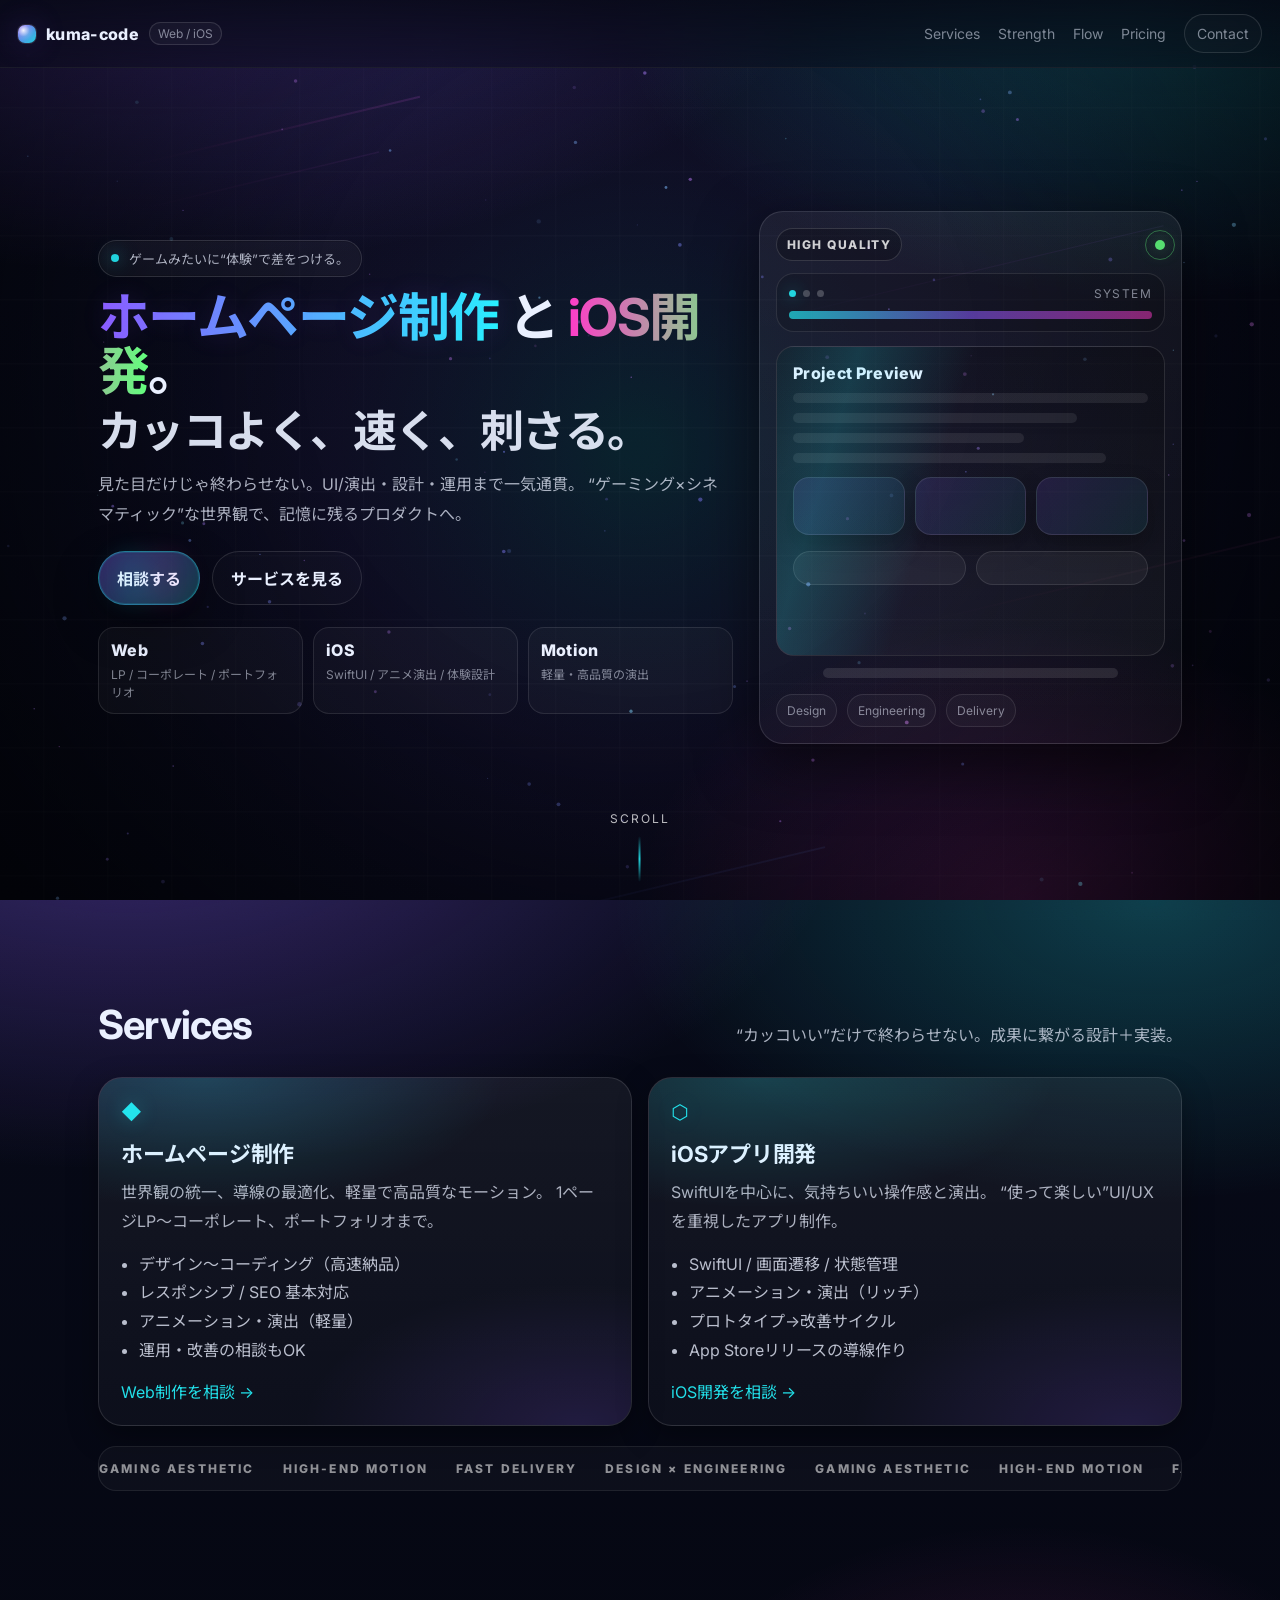
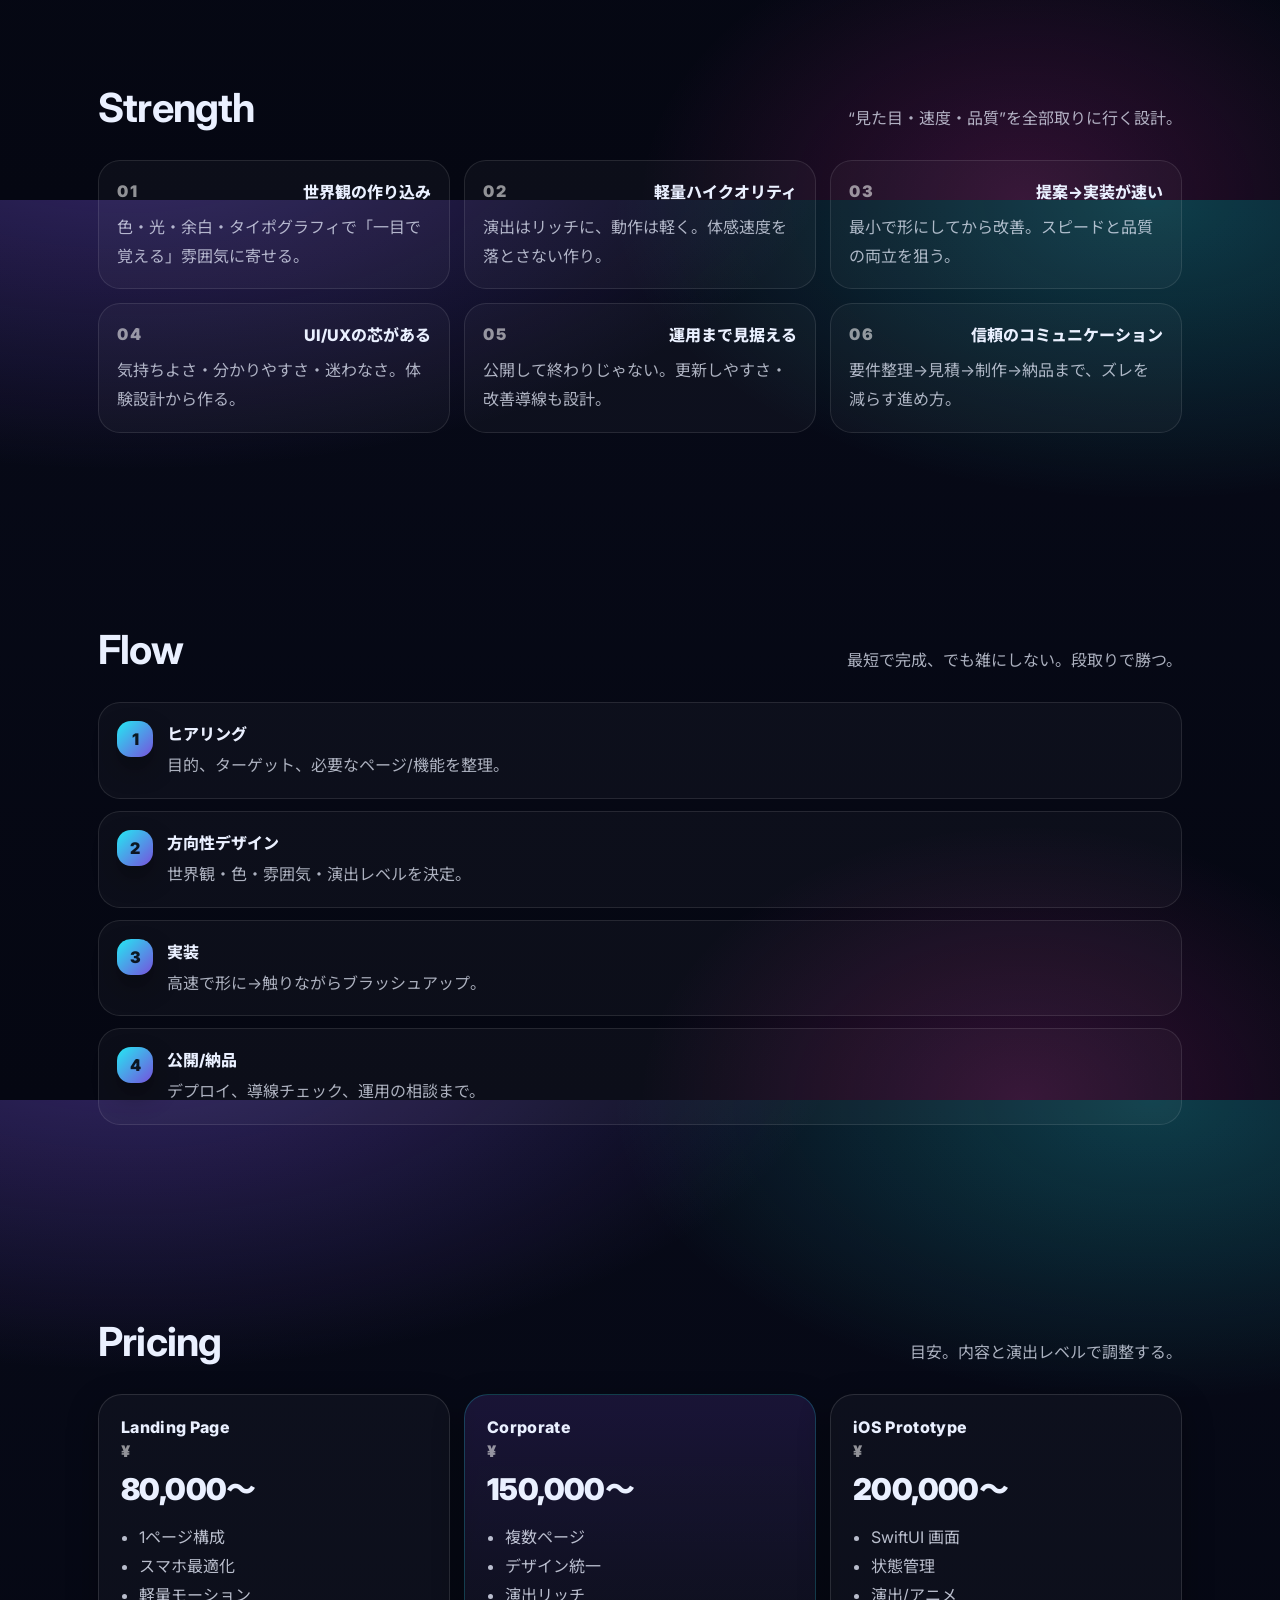
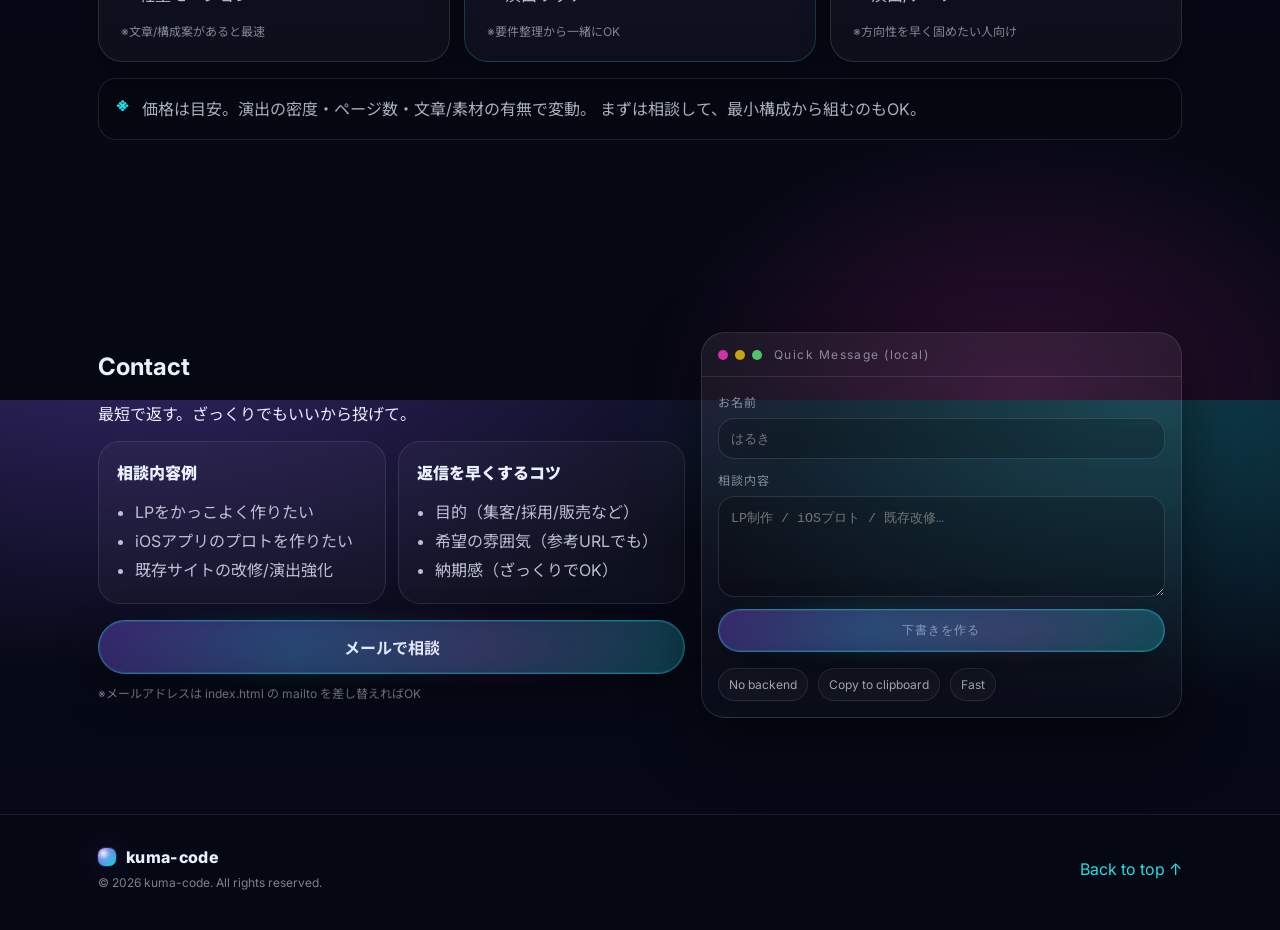
==== index.html @ 82d97239 "init" ====
<!doctype html>
<html lang="ja">
<head>
  <meta charset="utf-8" />
  <meta name="viewport" content="width=device-width, initial-scale=1" />
  <meta name="theme-color" content="#050712" />
  <meta name="description" content="ホームページ制作とiOS開発を事業として提供。ゲーミング×シネマティックな演出で、体験から差がつくプロダクトを。" />
  <title>kuma-code | Web制作 / iOS開発</title>

  <link rel="preconnect" href="https://fonts.googleapis.com">
  <link rel="preconnect" href="https://fonts.gstatic.com" crossorigin>
  <link href="https://fonts.googleapis.com/css2?family=Inter:wght@300;400;500;600;700;800&family=Noto+Sans+JP:wght@300;400;500;700;900&display=swap" rel="stylesheet">

  <link rel="stylesheet" href="styles.css" />
</head>
<body>
  <!-- Cinematic backdrop -->
  <canvas id="fx" aria-hidden="true"></canvas>
  <div class="noise" aria-hidden="true"></div>
  <div class="vignette" aria-hidden="true"></div>

  <!-- Top Nav -->
  <header class="topbar" id="top">
    <a class="brand" href="#top" aria-label="kuma-code">
      <span class="brand__mark" aria-hidden="true"></span>
      <span class="brand__name">kuma-code</span>
      <span class="brand__tag">Web / iOS</span>
    </a>

    <nav class="nav" aria-label="Primary">
      <a href="#services">Services</a>
      <a href="#strength">Strength</a>
      <a href="#flow">Flow</a>
      <a href="#pricing">Pricing</a>
      <a href="#contact" class="btn btn--sm btn--ghost">Contact</a>
    </nav>

    <button class="menu" id="menuBtn" aria-label="メニュー" aria-expanded="false">
      <span></span><span></span><span></span>
    </button>
  </header>

  <!-- Mobile Drawer -->
  <aside class="drawer" id="drawer" aria-hidden="true">
    <div class="drawer__panel">
      <div class="drawer__head">
        <div class="drawer__title">Menu</div>
        <button class="drawer__close" id="menuClose" aria-label="閉じる">×</button>
      </div>
      <a href="#services" class="drawer__link">Services</a>
      <a href="#strength" class="drawer__link">Strength</a>
      <a href="#flow" class="drawer__link">Flow</a>
      <a href="#pricing" class="drawer__link">Pricing</a>
      <a href="#contact" class="drawer__link drawer__link--cta">Contact</a>
      <div class="drawer__foot">
        <div class="chip">High-Quality Motion</div>
        <div class="chip">Gaming Aesthetic</div>
      </div>
    </div>
  </aside>

  <main>
    <!-- Hero -->
    <section class="hero" aria-label="Hero">
      <div class="hero__grid">
        <div class="hero__copy">
          <div class="kicker reveal">ゲームみたいに“体験”で差をつける。</div>
          <h1 class="reveal">
            <span class="grad">ホームページ制作</span> と <span class="grad2">iOS開発</span>。
            <span class="sub">カッコよく、速く、刺さる。</span>
          </h1>
          <p class="lead reveal">
            見た目だけじゃ終わらせない。UI/演出・設計・運用まで一気通貫。
            “ゲーミング×シネマティック”な世界観で、記憶に残るプロダクトへ。
          </p>

          <div class="hero__cta reveal">
            <a class="btn btn--lg btn--primary" href="#contact">
              <span>相談する</span>
              <span class="btn__glow" aria-hidden="true"></span>
            </a>
            <a class="btn btn--lg btn--ghost" href="#services">サービスを見る</a>
          </div>

          <div class="hero__meta reveal">
            <div class="stat">
              <div class="stat__n">Web</div>
              <div class="stat__t">LP / コーポレート / ポートフォリオ</div>
            </div>
            <div class="stat">
              <div class="stat__n">iOS</div>
              <div class="stat__t">SwiftUI / アニメ演出 / 体験設計</div>
            </div>
            <div class="stat">
              <div class="stat__n">Motion</div>
              <div class="stat__t">軽量・高品質の演出</div>
            </div>
          </div>
        </div>

        <div class="hero__card tilt reveal" data-tilt>
          <div class="card">
            <div class="card__top">
              <div class="badge">HIGH QUALITY</div>
              <div class="pulse" aria-hidden="true"></div>
            </div>
            <div class="card__body">
              <div class="hud">
                <div class="hud__row">
                  <span class="dot on"></span>
                  <span class="dot"></span>
                  <span class="dot"></span>
                  <span class="hud__label">SYSTEM</span>
                </div>
                <div class="hud__bar" aria-hidden="true"></div>
              </div>

              <div class="device">
                <div class="device__screen">
                  <div class="scan" aria-hidden="true"></div>
                  <div class="mock">
                    <div class="mock__title">Project Preview</div>
                    <div class="mock__lines">
                      <span></span><span></span><span></span><span></span>
                    </div>
                    <div class="mock__cards">
                      <div class="mini"></div>
                      <div class="mini"></div>
                      <div class="mini"></div>
                    </div>
                    <div class="mock__btns">
                      <div class="pill"></div>
                      <div class="pill"></div>
                    </div>
                  </div>
                </div>
                <div class="device__base"></div>
              </div>
            </div>

            <div class="card__foot">
              <div class="tag">Design</div>
              <div class="tag">Engineering</div>
              <div class="tag">Delivery</div>
            </div>
          </div>
        </div>
      </div>

      <a class="scroll" href="#services" aria-label="Scroll">
        <span class="scroll__text">SCROLL</span>
        <span class="scroll__line" aria-hidden="true"></span>
      </a>
    </section>

    <!-- Services -->
    <section class="section" id="services" aria-label="Services">
      <div class="wrap">
        <div class="section__head">
          <h2 class="reveal">Services</h2>
          <p class="reveal">“カッコいい”だけで終わらせない。成果に繋がる設計＋実装。</p>
        </div>

        <div class="grid2">
          <article class="panel tilt reveal" data-tilt>
            <div class="panel__icon">◆</div>
            <h3>ホームページ制作</h3>
            <p>
              世界観の統一、導線の最適化、軽量で高品質なモーション。
              1ページLP〜コーポレート、ポートフォリオまで。
            </p>
            <ul class="list">
              <li>デザイン〜コーディング（高速納品）</li>
              <li>レスポンシブ / SEO 基本対応</li>
              <li>アニメーション・演出（軽量）</li>
              <li>運用・改善の相談もOK</li>
            </ul>
            <div class="panel__cta">
              <a class="link" href="#contact">Web制作を相談 →</a>
            </div>
            <div class="panel__shine" aria-hidden="true"></div>
          </article>

          <article class="panel tilt reveal" data-tilt>
            <div class="panel__icon">⬡</div>
            <h3>iOSアプリ開発</h3>
            <p>
              SwiftUIを中心に、気持ちいい操作感と演出。
              “使って楽しい”UI/UXを重視したアプリ制作。
            </p>
            <ul class="list">
              <li>SwiftUI / 画面遷移 / 状態管理</li>
              <li>アニメーション・演出（リッチ）</li>
              <li>プロトタイプ→改善サイクル</li>
              <li>App Storeリリースの導線作り</li>
            </ul>
            <div class="panel__cta">
              <a class="link" href="#contact">iOS開発を相談 →</a>
            </div>
            <div class="panel__shine" aria-hidden="true"></div>
          </article>
        </div>

        <div class="marquee reveal" aria-hidden="true">
          <div class="marquee__track">
            <span>GAMING AESTHETIC</span><span>HIGH-END MOTION</span><span>FAST DELIVERY</span><span>DESIGN × ENGINEERING</span>
            <span>GAMING AESTHETIC</span><span>HIGH-END MOTION</span><span>FAST DELIVERY</span><span>DESIGN × ENGINEERING</span>
          </div>
        </div>
      </div>
    </section>

    <!-- Strength -->
    <section class="section" id="strength" aria-label="Strength">
      <div class="wrap">
        <div class="section__head">
          <h2 class="reveal">Strength</h2>
          <p class="reveal">“見た目・速度・品質”を全部取りに行く設計。</p>
        </div>

        <div class="grid3">
          <div class="tile reveal">
            <div class="tile__top">
              <div class="tile__num">01</div>
              <div class="tile__title">世界観の作り込み</div>
            </div>
            <p>色・光・余白・タイポグラフィで「一目で覚える」雰囲気に寄せる。</p>
          </div>
          <div class="tile reveal">
            <div class="tile__top">
              <div class="tile__num">02</div>
              <div class="tile__title">軽量ハイクオリティ</div>
            </div>
            <p>演出はリッチに、動作は軽く。体感速度を落とさない作り。</p>
          </div>
          <div class="tile reveal">
            <div class="tile__top">
              <div class="tile__num">03</div>
              <div class="tile__title">提案→実装が速い</div>
            </div>
            <p>最小で形にしてから改善。スピードと品質の両立を狙う。</p>
          </div>
          <div class="tile reveal">
            <div class="tile__top">
              <div class="tile__num">04</div>
              <div class="tile__title">UI/UXの芯がある</div>
            </div>
            <p>気持ちよさ・分かりやすさ・迷わなさ。体験設計から作る。</p>
          </div>
          <div class="tile reveal">
            <div class="tile__top">
              <div class="tile__num">05</div>
              <div class="tile__title">運用まで見据える</div>
            </div>
            <p>公開して終わりじゃない。更新しやすさ・改善導線も設計。</p>
          </div>
          <div class="tile reveal">
            <div class="tile__top">
              <div class="tile__num">06</div>
              <div class="tile__title">信頼のコミュニケーション</div>
            </div>
            <p>要件整理→見積→制作→納品まで、ズレを減らす進め方。</p>
          </div>
        </div>
      </div>
    </section>

    <!-- Flow -->
    <section class="section" id="flow" aria-label="Flow">
      <div class="wrap">
        <div class="section__head">
          <h2 class="reveal">Flow</h2>
          <p class="reveal">最短で完成、でも雑にしない。段取りで勝つ。</p>
        </div>

        <div class="steps">
          <div class="step reveal">
            <div class="step__n">1</div>
            <div class="step__c">
              <div class="step__t">ヒアリング</div>
              <div class="step__d">目的、ターゲット、必要なページ/機能を整理。</div>
            </div>
          </div>
          <div class="step reveal">
            <div class="step__n">2</div>
            <div class="step__c">
              <div class="step__t">方向性デザイン</div>
              <div class="step__d">世界観・色・雰囲気・演出レベルを決定。</div>
            </div>
          </div>
          <div class="step reveal">
            <div class="step__n">3</div>
            <div class="step__c">
              <div class="step__t">実装</div>
              <div class="step__d">高速で形に→触りながらブラッシュアップ。</div>
            </div>
          </div>
          <div class="step reveal">
            <div class="step__n">4</div>
            <div class="step__c">
              <div class="step__t">公開/納品</div>
              <div class="step__d">デプロイ、導線チェック、運用の相談まで。</div>
            </div>
          </div>
        </div>
      </div>
    </section>

    <!-- Pricing -->
    <section class="section" id="pricing" aria-label="Pricing">
      <div class="wrap">
        <div class="section__head">
          <h2 class="reveal">Pricing</h2>
          <p class="reveal">目安。内容と演出レベルで調整する。</p>
        </div>

        <div class="grid3">
          <div class="price reveal">
            <div class="price__top">
              <div class="price__name">Landing Page</div>
              <div class="price__yen">¥</div>
              <div class="price__val">80,000〜</div>
            </div>
            <ul class="list">
              <li>1ページ構成</li>
              <li>スマホ最適化</li>
              <li>軽量モーション</li>
            </ul>
            <div class="price__note">※文章/構成案があると最速</div>
          </div>

          <div class="price price--hot reveal">
            <div class="price__top">
              <div class="price__name">Corporate</div>
              <div class="price__yen">¥</div>
              <div class="price__val">150,000〜</div>
            </div>
            <ul class="list">
              <li>複数ページ</li>
              <li>デザイン統一</li>
              <li>演出リッチ</li>
            </ul>
            <div class="price__note">※要件整理から一緒にOK</div>
          </div>

          <div class="price reveal">
            <div class="price__top">
              <div class="price__name">iOS Prototype</div>
              <div class="price__yen">¥</div>
              <div class="price__val">200,000〜</div>
            </div>
            <ul class="list">
              <li>SwiftUI 画面</li>
              <li>状態管理</li>
              <li>演出/アニメ</li>
            </ul>
            <div class="price__note">※方向性を早く固めたい人向け</div>
          </div>
        </div>

        <div class="note reveal">
          <div class="note__icon">※</div>
          <div class="note__text">
            価格は目安。演出の密度・ページ数・文章/素材の有無で変動。
            まずは相談して、最小構成から組むのもOK。
          </div>
        </div>
      </div>
    </section>

    <!-- Contact -->
    <section class="section" id="contact" aria-label="Contact">
      <div class="wrap">
        <div class="contact">
          <div class="contact__copy">
            <h2 class="reveal">Contact</h2>
            <p class="reveal">最短で返す。ざっくりでもいいから投げて。</p>

            <div class="contact__cards">
              <div class="contactCard reveal">
                <div class="contactCard__t">相談内容例</div>
                <ul class="list">
                  <li>LPをかっこよく作りたい</li>
                  <li>iOSアプリのプロトを作りたい</li>
                  <li>既存サイトの改修/演出強化</li>
                </ul>
              </div>
              <div class="contactCard reveal">
                <div class="contactCard__t">返信を早くするコツ</div>
                <ul class="list">
                  <li>目的（集客/採用/販売など）</li>
                  <li>希望の雰囲気（参考URLでも）</li>
                  <li>納期感（ざっくりでOK）</li>
                </ul>
              </div>
            </div>

            <div class="contact__actions reveal">
              <a class="btn btn--lg btn--primary" href="mailto:hello@example.com?subject=制作相談&body=【相談内容】%0D%0A%0D%0A【希望の雰囲気】%0D%0A%0D%0A【納期】%0D%0A">
                <span>メールで相談</span>
                <span class="btn__glow" aria-hidden="true"></span>
              </a>
              <div class="miniNote">※メールアドレスは index.html の mailto を差し替えればOK</div>
            </div>
          </div>

          <div class="contact__panel tilt reveal" data-tilt>
            <div class="formFrame">
              <div class="formFrame__head">
                <div class="formFrame__dots"><span></span><span></span><span></span></div>
                <div class="formFrame__title">Quick Message (local)</div>
              </div>

              <form class="form" id="quickForm">
                <label>
                  <span>お名前</span>
                  <input name="name" placeholder="はるき" autocomplete="name" />
                </label>
                <label>
                  <span>相談内容</span>
                  <textarea name="message" placeholder="LP制作 / iOSプロト / 既存改修…" rows="5"></textarea>
                </label>
                <button class="btn btn--primary" type="submit">
                  <span>下書きを作る</span>
                  <span class="btn__glow" aria-hidden="true"></span>
                </button>

                <div class="toast" id="toast" role="status" aria-live="polite" aria-atomic="true">
                  <div class="toast__title">Draft Copied</div>
                  <div class="toast__body">メールの下書きをクリップボードにコピーした。</div>
                </div>
              </form>

              <div class="formFrame__foot">
                <div class="chip">No backend</div>
                <div class="chip">Copy to clipboard</div>
                <div class="chip">Fast</div>
              </div>
            </div>
          </div>
        </div>
      </div>
    </section>

    <footer class="footer">
      <div class="wrap footer__row">
        <div class="footer__left">
          <div class="brand brand--footer">
            <span class="brand__mark" aria-hidden="true"></span>
            <span class="brand__name">kuma-code</span>
          </div>
          <div class="footer__muted">© <span id="year"></span> kuma-code. All rights reserved.</div>
        </div>
        <div class="footer__right">
          <a class="link" href="#top">Back to top ↑</a>
        </div>
      </div>
    </footer>
  </main>

  <script src="main.js" defer></script>
</body>
</html>
---- styles.css ----
:root{
  --bg0:#050712;
  --bg1:#070A18;
  --ink:#EAF0FF;
  --muted:rgba(234,240,255,.72);
  --muted2:rgba(234,240,255,.52);
  --line:rgba(234,240,255,.12);
  --glass:rgba(255,255,255,.06);
  --glass2:rgba(255,255,255,.09);
  --shadow: 0 20px 60px rgba(0,0,0,.55);
  --shadow2: 0 10px 30px rgba(0,0,0,.35);
  --r: 24px;
  --r2: 18px;
  --pad: 22px;
  --max: 1120px;
  --c1:#8B5CFF;
  --c2:#25F6FF;
  --c3:#FF3BC8;
  --c4:#62FF7D;
  --ease: cubic-bezier(.2,.8,.2,1);
}
*{box-sizing:border-box}
html,body{height:100%}
body{
  margin:0;
  color:var(--ink);
  background: radial-gradient(1200px 600px at 10% -10%, rgba(139,92,255,.35), transparent 60%),
              radial-gradient(900px 500px at 90% 0%, rgba(37,246,255,.22), transparent 60%),
              radial-gradient(700px 500px at 80% 100%, rgba(255,59,200,.18), transparent 55%),
              linear-gradient(180deg, var(--bg1), var(--bg0));
  font-family: Inter, "Noto Sans JP", system-ui, -apple-system, Segoe UI, Roboto, Helvetica, Arial, sans-serif;
  overflow-x:hidden;
}
a{color:inherit;text-decoration:none}

/* Backdrop */
#fx{
  position:fixed;
  inset:0;
  width:100vw;
  height:100vh;
  z-index:-3;
}
.noise{
  position:fixed;
  inset:-20px;
  background-image:url("data:image/svg+xml,%3Csvg xmlns='http://www.w3.org/2000/svg' width='280' height='280'%3E%3Cfilter id='n'%3E%3CfeTurbulence type='fractalNoise' baseFrequency='.8' numOctaves='3' stitchTiles='stitch'/%3E%3C/filter%3E%3Crect width='280' height='280' filter='url(%23n)' opacity='.18'/%3E%3C/svg%3E");
  mix-blend-mode:overlay;
  opacity:.35;
  pointer-events:none;
  z-index:-2;
}
.vignette{
  position:fixed;
  inset:0;
  background: radial-gradient(circle at 50% 40%, transparent 40%, rgba(0,0,0,.55) 100%);
  pointer-events:none;
  z-index:-1;
}

/* Layout helpers */
.wrap{max-width:var(--max);margin:0 auto;padding:0 18px}
.section{padding:96px 0}
.section__head{display:flex;align-items:flex-end;justify-content:space-between;gap:24px;margin-bottom:28px}
.section__head h2{font-size:40px;letter-spacing:-.02em;margin:0}
.section__head p{margin:0;color:var(--muted);max-width:560px;line-height:1.7}

/* Topbar */
.topbar{
  position:sticky;
  top:0;
  z-index:40;
  display:flex;
  align-items:center;
  justify-content:space-between;
  padding:14px 18px;
  border-bottom:1px solid rgba(255,255,255,.07);
  background: linear-gradient(180deg, rgba(6,8,20,.75), rgba(6,8,20,.35));
  backdrop-filter: blur(14px);
}
.brand{display:flex;align-items:center;gap:10px}
.brand__mark{
  width:18px;height:18px;border-radius:7px;
  background: radial-gradient(circle at 30% 30%, rgba(255,255,255,.9), rgba(255,255,255,.15) 35%, transparent 60%),
              linear-gradient(135deg, rgba(139,92,255,.95), rgba(37,246,255,.85));
  box-shadow: 0 0 0 1px rgba(255,255,255,.12), 0 0 30px rgba(139,92,255,.25);
}
.brand__name{font-weight:800;letter-spacing:.02em}
.brand__tag{font-size:12px;color:var(--muted2);padding:3px 8px;border:1px solid rgba(255,255,255,.12);border-radius:999px;background:rgba(255,255,255,.04)}

.nav{display:flex;align-items:center;gap:18px}
.nav a{font-size:14px;color:var(--muted2);position:relative}
.nav a:not(.btn)::after{
  content:"";position:absolute;left:0;right:0;bottom:-10px;height:2px;
  background: linear-gradient(90deg, transparent, rgba(37,246,255,.8), transparent);
  transform:scaleX(0);transform-origin:center;transition:transform .45s var(--ease);
}
.nav a:not(.btn):hover{color:var(--ink)}
.nav a:not(.btn):hover::after{transform:scaleX(1)}

.menu{display:none;gap:6px;flex-direction:column;background:transparent;border:0;color:inherit;padding:10px;border-radius:12px}
.menu span{height:2px;width:22px;background:rgba(255,255,255,.75);border-radius:2px}

/* Drawer */
.drawer{
  position:fixed;inset:0;
  background:rgba(0,0,0,.55);
  opacity:0;pointer-events:none;
  transition:opacity .35s var(--ease);
  z-index:50;
}
.drawer.is-open{opacity:1;pointer-events:auto}
.drawer__panel{
  position:absolute;top:0;right:0;height:100%;width:min(340px, 90vw);
  background: linear-gradient(180deg, rgba(10,12,28,.92), rgba(6,8,20,.84));
  border-left:1px solid rgba(255,255,255,.08);
  backdrop-filter: blur(14px);
  transform:translateX(10px);
  animation: panelIn .35s var(--ease) forwards;
  padding:18px;
}
@keyframes panelIn{to{transform:translateX(0)}}
.drawer__head{display:flex;align-items:center;justify-content:space-between;margin-bottom:14px}
.drawer__title{font-weight:800;letter-spacing:.02em}
.drawer__close{font-size:26px;line-height:1;background:transparent;border:0;color:rgba(255,255,255,.85);padding:8px 12px;border-radius:12px}
.drawer__link{display:block;padding:14px 12px;border-radius:14px;color:var(--muted);border:1px solid rgba(255,255,255,.08);background:rgba(255,255,255,.03);margin:10px 0}
.drawer__link:hover{color:var(--ink);border-color:rgba(37,246,255,.35);box-shadow:0 0 0 1px rgba(37,246,255,.18)}
.drawer__link--cta{background:linear-gradient(135deg, rgba(139,92,255,.22), rgba(37,246,255,.14));}
.drawer__foot{display:flex;flex-wrap:wrap;gap:10px;margin-top:16px}

/* Hero */
.hero{min-height:calc(100vh - 64px);display:flex;align-items:center;position:relative;padding:46px 0 64px}
.hero__grid{max-width:var(--max);margin:0 auto;padding:0 18px;display:grid;grid-template-columns: 1.2fr .8fr;gap:26px;align-items:center}
.kicker{
  display:inline-flex;gap:10px;align-items:center;
  font-size:13px;color:var(--muted);
  padding:8px 12px;border-radius:999px;
  border:1px solid rgba(255,255,255,.12);
  background: rgba(255,255,255,.04);
  box-shadow: 0 0 0 1px rgba(0,0,0,.15) inset;
}
.kicker::before{content:"";width:8px;height:8px;border-radius:99px;background:rgba(37,246,255,.85);box-shadow:0 0 18px rgba(37,246,255,.55)}
.hero h1{font-size:52px;line-height:1.04;margin:14px 0 14px;letter-spacing:-.03em}
.hero .sub{display:block;font-size:44px;opacity:.92;margin-top:10px}
.grad{
  background: linear-gradient(90deg, rgba(139,92,255,1), rgba(37,246,255,1));
  -webkit-background-clip:text;background-clip:text;color:transparent;
  text-shadow: 0 0 26px rgba(139,92,255,.14);
}
.grad2{
  background: linear-gradient(90deg, rgba(255,59,200,1), rgba(98,255,125,1));
  -webkit-background-clip:text;background-clip:text;color:transparent;
}
.lead{font-size:16px;color:var(--muted);line-height:1.9;margin:0 0 22px;max-width:62ch}
.hero__cta{display:flex;gap:12px;align-items:center;flex-wrap:wrap}
.hero__meta{display:grid;grid-template-columns:repeat(3, 1fr);gap:10px;margin-top:22px}
.stat{padding:12px 12px;border-radius:16px;border:1px solid rgba(255,255,255,.10);background:rgba(255,255,255,.03)}
.stat__n{font-weight:800;letter-spacing:.02em}
.stat__t{font-size:12px;color:var(--muted2);margin-top:6px;line-height:1.45}

/* Buttons */
.btn{
  position:relative;
  display:inline-flex;align-items:center;justify-content:center;
  gap:10px;
  border-radius:999px;
  padding:12px 16px;
  border:1px solid rgba(255,255,255,.12);
  background:rgba(255,255,255,.04);
  color:var(--ink);
  cursor:pointer;
  transition: transform .25s var(--ease), border-color .25s var(--ease), background .25s var(--ease);
  user-select:none;
}
.btn:hover{transform:translateY(-1px);border-color:rgba(37,246,255,.35)}
.btn:active{transform:translateY(0)}
.btn--primary{
  border-color:rgba(37,246,255,.35);
  background: linear-gradient(135deg, rgba(139,92,255,.35), rgba(37,246,255,.22));
  box-shadow: 0 18px 45px rgba(0,0,0,.35), 0 0 0 1px rgba(37,246,255,.12) inset;
}
.btn--primary:hover{border-color:rgba(255,255,255,.22)}
.btn--ghost{background:rgba(255,255,255,.02)}
.btn--lg{padding:14px 18px;font-weight:700}
.btn--sm{padding:10px 12px;font-size:13px}
.btn__glow{
  position:absolute;inset:-2px;
  border-radius:999px;
  background: linear-gradient(90deg, rgba(139,92,255,.0), rgba(37,246,255,.22), rgba(255,59,200,.18), rgba(139,92,255,.0));
  filter: blur(10px);
  opacity:.55;
  pointer-events:none;
  transform: translateZ(0);
}

/* Hero card */
.hero__card{perspective:900px}
.card{
  border-radius:var(--r);
  border:1px solid rgba(255,255,255,.12);
  background: linear-gradient(180deg, rgba(255,255,255,.06), rgba(255,255,255,.03));
  box-shadow: var(--shadow);
  overflow:hidden;
}
.card__top{display:flex;justify-content:space-between;align-items:center;padding:16px 16px 12px}
.badge{
  font-size:12px;font-weight:800;letter-spacing:.12em;
  color:rgba(255,255,255,.8);
  padding:8px 10px;border-radius:999px;
  border:1px solid rgba(255,255,255,.14);
  background:rgba(0,0,0,.22);
}
.pulse{width:10px;height:10px;border-radius:99px;background:rgba(98,255,125,.85);box-shadow:0 0 18px rgba(98,255,125,.45);position:relative}
.pulse::after{content:"";position:absolute;inset:-10px;border-radius:99px;border:1px solid rgba(98,255,125,.35);animation:pulse 1.8s var(--ease) infinite}
@keyframes pulse{0%{transform:scale(.35);opacity:.0}40%{opacity:.55}100%{transform:scale(1.15);opacity:0}}

.card__body{padding:0 16px 16px}
.hud{border-radius:18px;border:1px solid rgba(255,255,255,.10);background:rgba(0,0,0,.15);padding:12px;overflow:hidden}
.hud__row{display:flex;align-items:center;gap:7px}
.dot{width:7px;height:7px;border-radius:99px;background:rgba(255,255,255,.22)}
.dot.on{background:rgba(37,246,255,.85);box-shadow:0 0 16px rgba(37,246,255,.45)}
.hud__label{margin-left:auto;font-size:12px;color:var(--muted2);letter-spacing:.12em}
.hud__bar{height:8px;margin-top:10px;border-radius:99px;background:linear-gradient(90deg, rgba(37,246,255,.65), rgba(139,92,255,.55), rgba(255,59,200,.5));filter: blur(.0px)}

.device{margin-top:14px}
.device__screen{position:relative;border-radius:18px;border:1px solid rgba(255,255,255,.12);background:linear-gradient(180deg, rgba(0,0,0,.22), rgba(255,255,255,.03));height:310px;overflow:hidden}
.scan{position:absolute;left:-20%;top:0;width:60%;height:100%;background:linear-gradient(90deg, transparent, rgba(37,246,255,.16), transparent);transform:skewX(-16deg);animation:scan 2.6s var(--ease) infinite}
@keyframes scan{0%{transform:translateX(-40%) skewX(-16deg);opacity:0}15%{opacity:.85}60%{opacity:.55}100%{transform:translateX(220%) skewX(-16deg);opacity:0}}
.mock{padding:16px}
.mock__title{font-weight:800;letter-spacing:.02em;margin-bottom:10px}
.mock__lines span{display:block;height:10px;border-radius:99px;background:rgba(255,255,255,.08);margin:10px 0}
.mock__lines span:nth-child(2){width:80%}
.mock__lines span:nth-child(3){width:65%}
.mock__lines span:nth-child(4){width:88%}
.mock__cards{display:grid;grid-template-columns:repeat(3,1fr);gap:10px;margin-top:14px}
.mini{height:58px;border-radius:16px;border:1px solid rgba(255,255,255,.10);background:linear-gradient(135deg, rgba(139,92,255,.14), rgba(37,246,255,.08));box-shadow:0 12px 24px rgba(0,0,0,.28)}
.mock__btns{display:flex;gap:10px;margin-top:16px}
.pill{height:34px;flex:1;border-radius:999px;border:1px solid rgba(255,255,255,.10);background:rgba(255,255,255,.05)}
.device__base{height:10px;margin:12px auto 0;width:76%;border-radius:999px;background:rgba(255,255,255,.10);filter: blur(.2px)}

.card__foot{display:flex;gap:10px;flex-wrap:wrap;padding:0 16px 16px}
.tag{font-size:12px;color:var(--muted2);padding:8px 10px;border-radius:999px;border:1px solid rgba(255,255,255,.10);background:rgba(255,255,255,.03)}

.scroll{position:absolute;left:50%;bottom:22px;transform:translateX(-50%);display:flex;flex-direction:column;align-items:center;gap:10px;color:rgba(255,255,255,.72)}
.scroll__text{font-size:12px;letter-spacing:.18em}
.scroll__line{width:2px;height:46px;border-radius:99px;background:linear-gradient(180deg, rgba(37,246,255,.0), rgba(37,246,255,.85), rgba(255,59,200,.0));animation:scroll 1.8s var(--ease) infinite}
@keyframes scroll{0%{transform:translateY(-6px);opacity:.2}50%{opacity:1}100%{transform:translateY(10px);opacity:.2}}

/* Grids / components */
.grid2{display:grid;grid-template-columns:repeat(2,1fr);gap:16px}
.grid3{display:grid;grid-template-columns:repeat(3,1fr);gap:14px}

.panel{
  position:relative;
  padding:22px;
  border-radius:var(--r);
  border:1px solid rgba(255,255,255,.12);
  background: linear-gradient(180deg, rgba(255,255,255,.06), rgba(255,255,255,.03));
  box-shadow: var(--shadow2);
  overflow:hidden;
}
.panel__icon{font-size:20px;color:rgba(37,246,255,.9);text-shadow:0 0 20px rgba(37,246,255,.25)}
.panel h3{margin:12px 0 10px;font-size:22px;letter-spacing:-.01em}
.panel p{margin:0;color:var(--muted);line-height:1.8}
.list{margin:14px 0 0;padding-left:18px;color:rgba(234,240,255,.78);line-height:1.8}
.panel__cta{margin-top:14px}
.link{color:rgba(37,246,255,.9)}
.link:hover{text-decoration:underline}
.panel__shine{
  content:"";position:absolute;inset:-2px;
  background: radial-gradient(500px 220px at 20% 0%, rgba(37,246,255,.18), transparent 60%),
              radial-gradient(460px 240px at 90% 100%, rgba(139,92,255,.16), transparent 60%);
  pointer-events:none;
}

.marquee{margin-top:20px;border-radius:18px;border:1px solid rgba(255,255,255,.08);background:rgba(255,255,255,.03);overflow:hidden}
.marquee__track{display:flex;gap:28px;padding:14px 0;white-space:nowrap;animation:marq 18s linear infinite}
.marquee__track span{font-weight:800;letter-spacing:.18em;font-size:12px;color:rgba(255,255,255,.55)}
@keyframes marq{to{transform:translateX(-50%)}}

.tile{padding:18px;border-radius:22px;border:1px solid rgba(255,255,255,.10);background:rgba(255,255,255,.03)}
.tile__top{display:flex;align-items:center;justify-content:space-between;gap:14px;margin-bottom:10px}
.tile__num{font-weight:900;letter-spacing:.12em;color:rgba(255,255,255,.55)}
.tile__title{font-weight:800}
.tile p{margin:0;color:var(--muted);line-height:1.8}

.steps{display:grid;gap:12px}
.step{display:flex;gap:14px;align-items:flex-start;padding:18px;border-radius:22px;border:1px solid rgba(255,255,255,.10);background:rgba(255,255,255,.03)}
.step__n{width:36px;height:36px;border-radius:14px;display:grid;place-items:center;font-weight:900;color:rgba(0,0,0,.85);
  background:linear-gradient(135deg, rgba(37,246,255,.95), rgba(139,92,255,.85));
  box-shadow:0 12px 24px rgba(0,0,0,.35)
}
.step__t{font-weight:800}
.step__d{color:var(--muted);margin-top:6px;line-height:1.8}

.price{padding:22px;border-radius:var(--r);border:1px solid rgba(255,255,255,.12);background:rgba(255,255,255,.03);box-shadow:var(--shadow2)}
.price__top{display:grid;gap:4px;margin-bottom:12px}
.price__name{font-weight:800;letter-spacing:.02em}
.price__yen{font-weight:900;color:rgba(255,255,255,.55)}
.price__val{font-size:30px;font-weight:900;letter-spacing:-.02em}
.price__note{margin-top:12px;color:var(--muted2);font-size:12px}
.price--hot{background:linear-gradient(180deg, rgba(139,92,255,.14), rgba(255,255,255,.03));border-color:rgba(37,246,255,.20)}

.note{display:flex;gap:12px;align-items:flex-start;margin-top:16px;padding:16px;border-radius:18px;border:1px solid rgba(255,255,255,.10);background:rgba(0,0,0,.18)}
.note__icon{font-weight:900;color:rgba(37,246,255,.9)}
.note__text{color:var(--muted);line-height:1.8}

/* Contact */
.contact{display:grid;grid-template-columns: 1.1fr .9fr;gap:16px;align-items:start}
.contact__cards{display:grid;grid-template-columns:repeat(2,1fr);gap:12px;margin-top:16px}
.contactCard{padding:18px;border-radius:22px;border:1px solid rgba(255,255,255,.10);background:rgba(255,255,255,.03)}
.contactCard__t{font-weight:900;margin-bottom:10px}
.contact__actions{margin-top:16px;display:grid;gap:10px}
.miniNote{font-size:12px;color:var(--muted2)}

.formFrame{border-radius:var(--r);border:1px solid rgba(255,255,255,.12);background:linear-gradient(180deg, rgba(255,255,255,.06), rgba(255,255,255,.02));box-shadow:var(--shadow)}
.formFrame__head{display:flex;align-items:center;gap:12px;padding:14px 16px;border-bottom:1px solid rgba(255,255,255,.10)}
.formFrame__dots{display:flex;gap:7px}
.formFrame__dots span{width:10px;height:10px;border-radius:99px;background:rgba(255,255,255,.18)}
.formFrame__dots span:nth-child(1){background:rgba(255,59,200,.8)}
.formFrame__dots span:nth-child(2){background:rgba(255,214,0,.75)}
.formFrame__dots span:nth-child(3){background:rgba(98,255,125,.75)}
.formFrame__title{font-size:12px;color:var(--muted2);letter-spacing:.12em}
.form{padding:16px;display:grid;gap:12px;position:relative}
.form label{display:grid;gap:8px}
.form span{font-size:12px;color:var(--muted2);letter-spacing:.08em}
.form input,.form textarea{
  width:100%;
  padding:12px 12px;
  border-radius:16px;
  border:1px solid rgba(255,255,255,.12);
  background:rgba(0,0,0,.18);
  color:var(--ink);
  outline:none;
  transition:border-color .25s var(--ease), box-shadow .25s var(--ease);
}
.form input:focus,.form textarea:focus{border-color:rgba(37,246,255,.45);box-shadow:0 0 0 4px rgba(37,246,255,.08)}
.formFrame__foot{display:flex;flex-wrap:wrap;gap:10px;padding:0 16px 16px}

.chip{font-size:12px;color:rgba(234,240,255,.72);padding:8px 10px;border-radius:999px;border:1px solid rgba(255,255,255,.10);background:rgba(255,255,255,.03)}

.toast{
  position:absolute;right:16px;bottom:16px;
  min-width:220px;
  padding:14px 14px;
  border-radius:18px;
  border:1px solid rgba(255,255,255,.14);
  background:rgba(0,0,0,.55);
  backdrop-filter: blur(10px);
  box-shadow: 0 20px 60px rgba(0,0,0,.45);
  opacity:0;transform:translateY(10px);
  pointer-events:none;
  transition: opacity .25s var(--ease), transform .25s var(--ease);
}
.toast.show{opacity:1;transform:translateY(0)}
.toast__title{font-weight:900;letter-spacing:.06em}
.toast__body{margin-top:6px;color:var(--muted);font-size:12px;line-height:1.6}

/* Footer */
.footer{padding:32px 0 40px;border-top:1px solid rgba(255,255,255,.08);background:rgba(0,0,0,.10)}
.footer__row{display:flex;align-items:center;justify-content:space-between;gap:12px}
.footer__muted{margin-top:8px;color:var(--muted2);font-size:12px}
.brand--footer .brand__tag{display:none}

/* Reveal animation */
.reveal{opacity:0;transform:translateY(14px);filter:blur(8px)}
.reveal.is-in{opacity:1;transform:none;filter:none;transition: opacity .7s var(--ease), transform .7s var(--ease), filter .7s var(--ease)}

/* Tilt */
.tilt{transform-style:preserve-3d;will-change:transform}

/* Responsive */
@media (max-width: 980px){
  .hero__grid{grid-template-columns:1fr;gap:18px}
  .hero{padding-top:28px}
  .hero h1{font-size:44px}
  .hero .sub{font-size:34px}
  .hero__meta{grid-template-columns:1fr;}
  .contact{grid-template-columns:1fr}
  .contact__cards{grid-template-columns:1fr}
  .grid3{grid-template-columns:1fr}
  .grid2{grid-template-columns:1fr}
  .section__head{flex-direction:column;align-items:flex-start}
}
@media (max-width: 760px){
  .nav{display:none}
  .menu{display:flex}
  .section{padding:80px 0}
  .section__head h2{font-size:34px}
}

@media (prefers-reduced-motion: reduce){
  *{animation-duration:0.001ms !important;animation-iteration-count:1 !important;transition-duration:0.001ms !important;scroll-behavior:auto !important}
  .scan,.scroll__line,.marquee__track{animation:none !important}
}
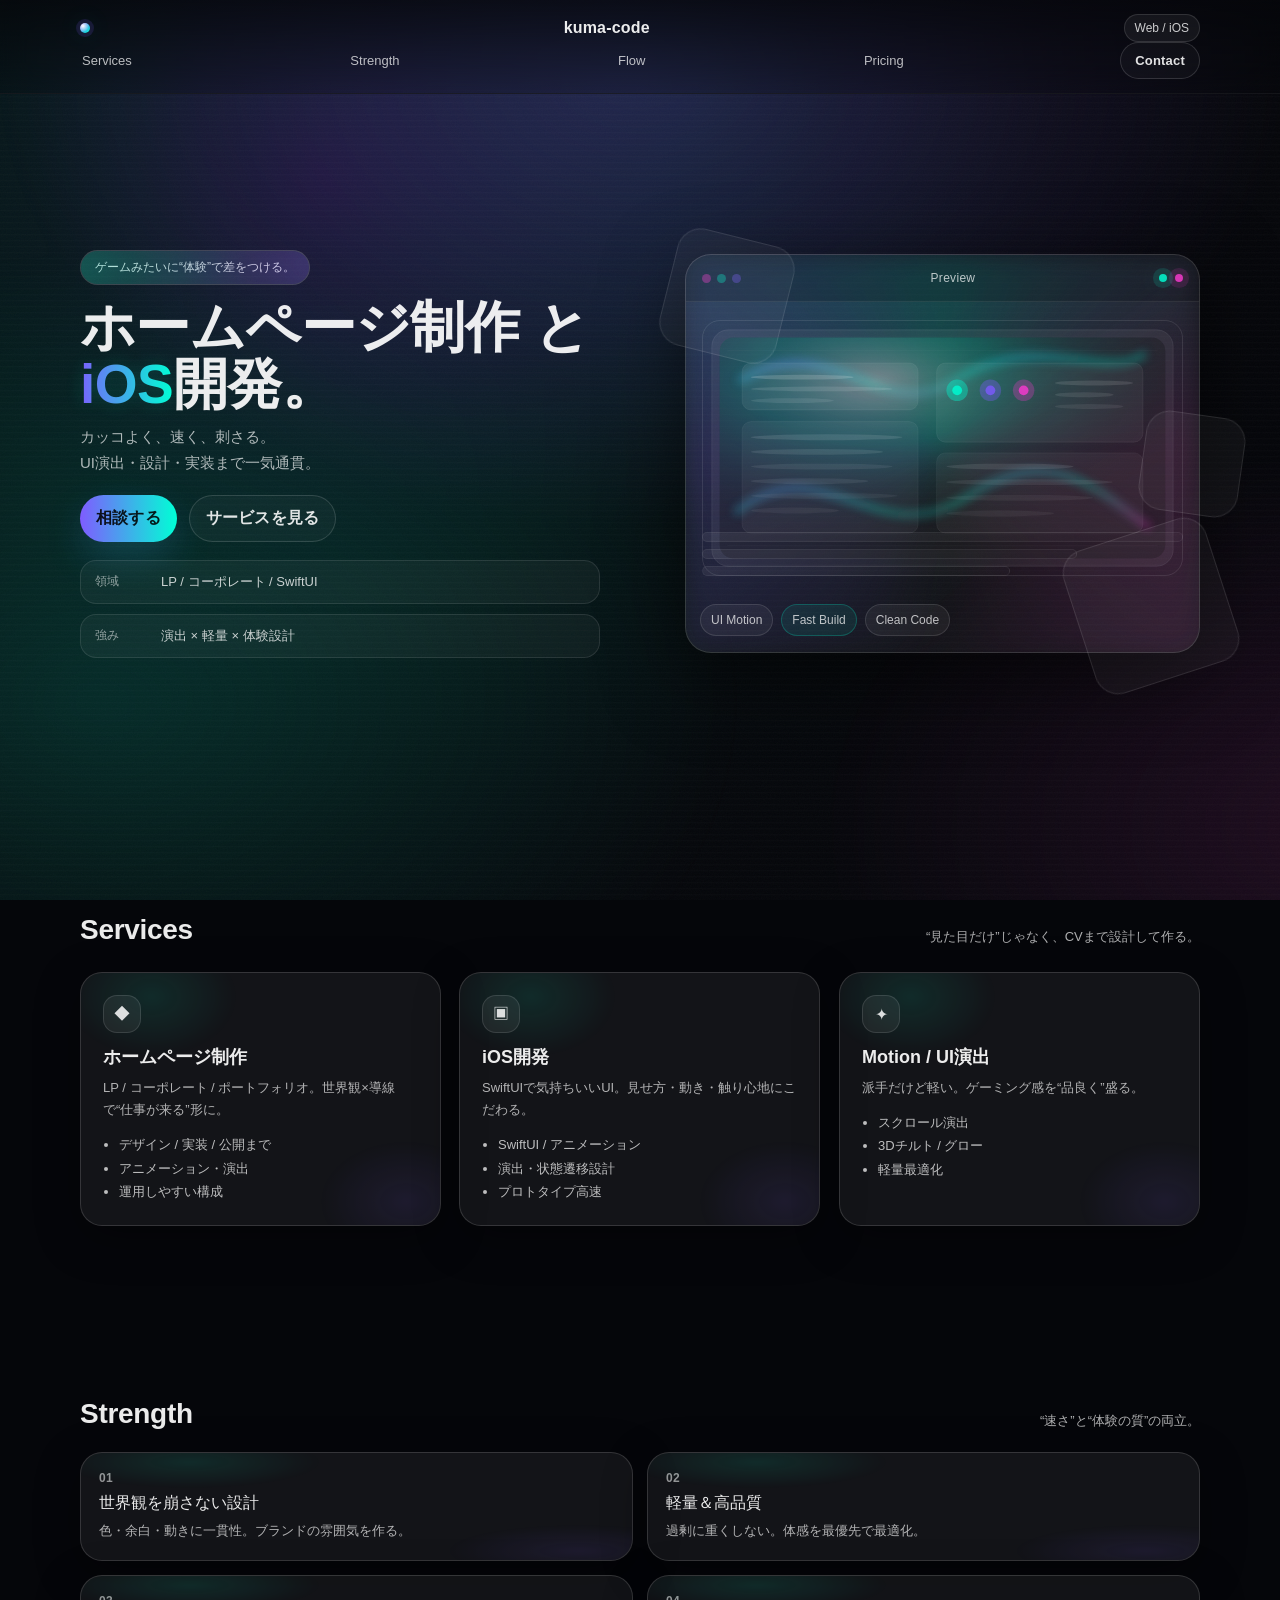
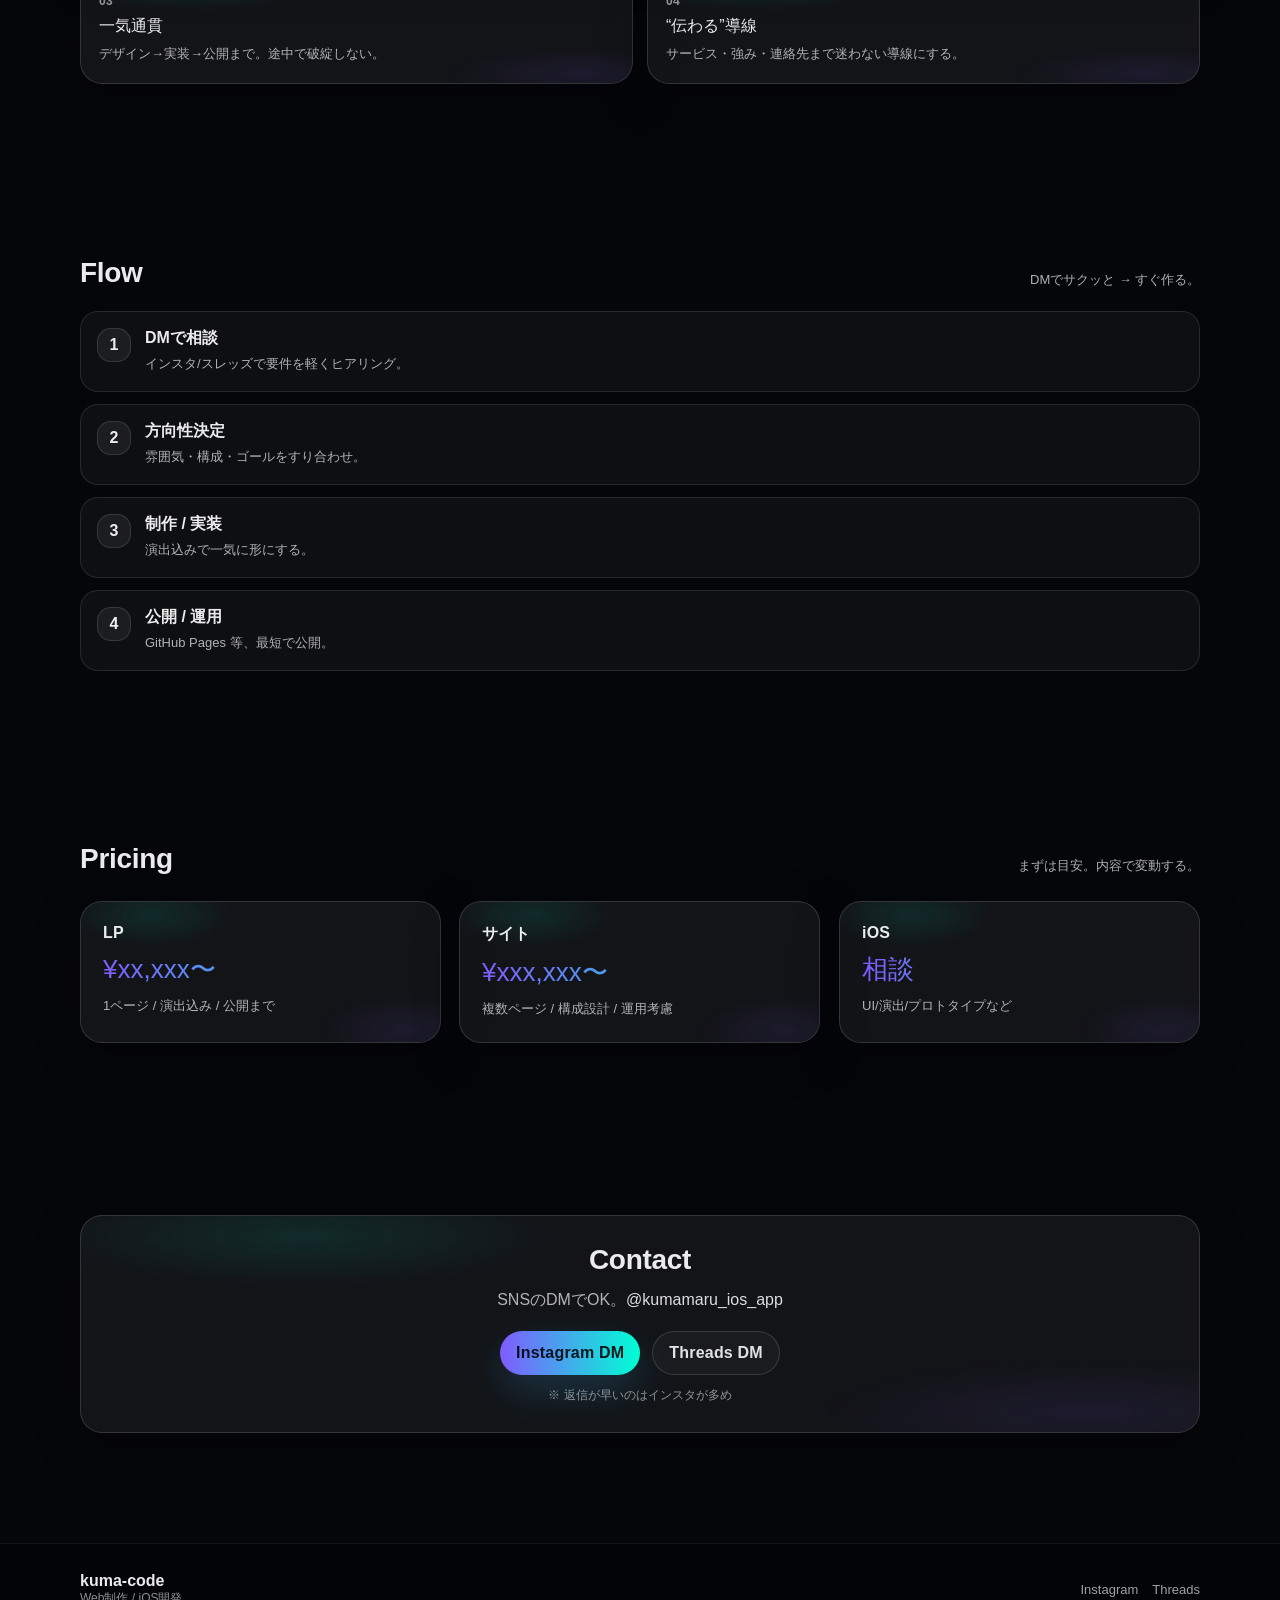
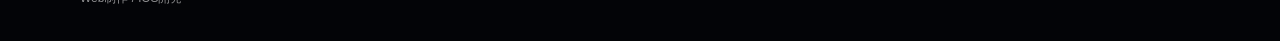
==== commit 7a8d3ecc: "update site design and animations" ====
--- a/index.html
+++ b/index.html
@@ -2,462 +2,292 @@
 <html lang="ja">
 <head>
   <meta charset="utf-8" />
-  <meta name="viewport" content="width=device-width, initial-scale=1" />
-  <meta name="theme-color" content="#050712" />
-  <meta name="description" content="ホームページ制作とiOS開発を事業として提供。ゲーミング×シネマティックな演出で、体験から差がつくプロダクトを。" />
+  <meta name="viewport" content="width=device-width,initial-scale=1" />
   <title>kuma-code | Web制作 / iOS開発</title>
-
-  <link rel="preconnect" href="https://fonts.googleapis.com">
-  <link rel="preconnect" href="https://fonts.gstatic.com" crossorigin>
-  <link href="https://fonts.googleapis.com/css2?family=Inter:wght@300;400;500;600;700;800&family=Noto+Sans+JP:wght@300;400;500;700;900&display=swap" rel="stylesheet">
-
+  <meta name="description" content="ホームページ制作 / iOS開発。カッコよく、速く、刺さる。UI演出・設計・実装まで一気通貫。" />
+  <meta name="theme-color" content="#05060a" />
+  <link rel="preconnect" href="https://www.instagram.com" />
   <link rel="stylesheet" href="styles.css" />
 </head>
 <body>
-  <!-- Cinematic backdrop -->
-  <canvas id="fx" aria-hidden="true"></canvas>
-  <div class="noise" aria-hidden="true"></div>
-  <div class="vignette" aria-hidden="true"></div>
-
-  <!-- Top Nav -->
-  <header class="topbar" id="top">
+  <div class="bg" aria-hidden="true">
+    <canvas id="fx"></canvas>
+    <div class="vignette"></div>
+    <div class="scan"></div>
+    <div class="grain"></div>
+  </div>
+
+  <header class="header" id="top">
     <a class="brand" href="#top" aria-label="kuma-code">
-      <span class="brand__mark" aria-hidden="true"></span>
-      <span class="brand__name">kuma-code</span>
-      <span class="brand__tag">Web / iOS</span>
+      <span class="dot"></span>
+      <span class="name">kuma-code</span>
+      <span class="chip">Web / iOS</span>
     </a>
 
     <nav class="nav" aria-label="Primary">
-      <a href="#services">Services</a>
-      <a href="#strength">Strength</a>
-      <a href="#flow">Flow</a>
-      <a href="#pricing">Pricing</a>
-      <a href="#contact" class="btn btn--sm btn--ghost">Contact</a>
+      <a class="nav__link" href="#services">Services</a>
+      <a class="nav__link" href="#strength">Strength</a>
+      <a class="nav__link" href="#flow">Flow</a>
+      <a class="nav__link" href="#pricing">Pricing</a>
+      <a class="nav__cta btn btn--sm btn--ghost magnetic" href="#contact">Contact</a>
     </nav>
 
-    <button class="menu" id="menuBtn" aria-label="メニュー" aria-expanded="false">
+    <button class="burger" id="burger" aria-label="menu" aria-expanded="false">
       <span></span><span></span><span></span>
     </button>
   </header>
 
-  <!-- Mobile Drawer -->
-  <aside class="drawer" id="drawer" aria-hidden="true">
+  <div class="drawer" id="drawer" aria-hidden="true">
     <div class="drawer__panel">
       <div class="drawer__head">
         <div class="drawer__title">Menu</div>
-        <button class="drawer__close" id="menuClose" aria-label="閉じる">×</button>
-      </div>
-      <a href="#services" class="drawer__link">Services</a>
-      <a href="#strength" class="drawer__link">Strength</a>
-      <a href="#flow" class="drawer__link">Flow</a>
-      <a href="#pricing" class="drawer__link">Pricing</a>
-      <a href="#contact" class="drawer__link drawer__link--cta">Contact</a>
-      <div class="drawer__foot">
-        <div class="chip">High-Quality Motion</div>
-        <div class="chip">Gaming Aesthetic</div>
-      </div>
+        <button class="drawer__close" id="drawerClose" aria-label="close">✕</button>
+      </div>
+      <a class="drawer__link" href="#services">Services</a>
+      <a class="drawer__link" href="#strength">Strength</a>
+      <a class="drawer__link" href="#flow">Flow</a>
+      <a class="drawer__link" href="#pricing">Pricing</a>
+      <div class="drawer__cta">
+        <a class="btn btn--primary magnetic" href="#contact">相談する</a>
+      </div>
+      <div class="drawer__hint">@kumamaru_ios_app</div>
     </div>
-  </aside>
+    <div class="drawer__backdrop" id="drawerBackdrop"></div>
+  </div>
 
   <main>
-    <!-- Hero -->
-    <section class="hero" aria-label="Hero">
-      <div class="hero__grid">
-        <div class="hero__copy">
-          <div class="kicker reveal">ゲームみたいに“体験”で差をつける。</div>
-          <h1 class="reveal">
-            <span class="grad">ホームページ制作</span> と <span class="grad2">iOS開発</span>。
-            <span class="sub">カッコよく、速く、刺さる。</span>
-          </h1>
-          <p class="lead reveal">
-            見た目だけじゃ終わらせない。UI/演出・設計・運用まで一気通貫。
-            “ゲーミング×シネマティック”な世界観で、記憶に残るプロダクトへ。
-          </p>
-
-          <div class="hero__cta reveal">
-            <a class="btn btn--lg btn--primary" href="#contact">
-              <span>相談する</span>
-              <span class="btn__glow" aria-hidden="true"></span>
-            </a>
-            <a class="btn btn--lg btn--ghost" href="#services">サービスを見る</a>
-          </div>
-
-          <div class="hero__meta reveal">
-            <div class="stat">
-              <div class="stat__n">Web</div>
-              <div class="stat__t">LP / コーポレート / ポートフォリオ</div>
+    <section class="hero container">
+      <div class="hero__left">
+        <div class="badge reveal">
+          <span class="badge__glow"></span>
+          ゲームみたいに“体験”で差をつける。
+        </div>
+
+        <h1 class="hero__title reveal">
+          ホームページ制作 と <span>iOS</span>開発。
+        </h1>
+
+        <p class="hero__desc reveal">
+          カッコよく、速く、刺さる。<br/>
+          UI演出・設計・実装まで一気通貫。
+        </p>
+
+        <div class="hero__actions reveal">
+          <a class="btn btn--primary magnetic" href="#contact">相談する</a>
+          <a class="btn btn--ghost magnetic" href="#services">サービスを見る</a>
+        </div>
+
+        <div class="hero__meta reveal">
+          <div class="meta__item">
+            <div class="meta__k">領域</div>
+            <div class="meta__v">LP / コーポレート / SwiftUI</div>
+          </div>
+          <div class="meta__item">
+            <div class="meta__k">強み</div>
+            <div class="meta__v">演出 × 軽量 × 体験設計</div>
+          </div>
+        </div>
+      </div>
+
+      <div class="hero__right reveal">
+        <div class="device tilt">
+          <div class="device__top">
+            <div class="device__dots">
+              <span></span><span></span><span></span>
             </div>
-            <div class="stat">
-              <div class="stat__n">iOS</div>
-              <div class="stat__t">SwiftUI / アニメ演出 / 体験設計</div>
+            <div class="device__label">Preview</div>
+            <div class="device__ping">
+              <span class="ping"></span><span class="ping ping--2"></span>
             </div>
-            <div class="stat">
-              <div class="stat__n">Motion</div>
-              <div class="stat__t">軽量・高品質の演出</div>
+          </div>
+
+          <div class="device__screen">
+            <img src="assets/hero-visual.svg" alt="Neon UI preview" class="device__img"/>
+            <div class="device__hud">
+              <div class="hud__line"></div>
+              <div class="hud__line"></div>
+              <div class="hud__line"></div>
             </div>
           </div>
-        </div>
-
-        <div class="hero__card tilt reveal" data-tilt>
-          <div class="card">
-            <div class="card__top">
-              <div class="badge">HIGH QUALITY</div>
-              <div class="pulse" aria-hidden="true"></div>
-            </div>
-            <div class="card__body">
-              <div class="hud">
-                <div class="hud__row">
-                  <span class="dot on"></span>
-                  <span class="dot"></span>
-                  <span class="dot"></span>
-                  <span class="hud__label">SYSTEM</span>
-                </div>
-                <div class="hud__bar" aria-hidden="true"></div>
-              </div>
-
-              <div class="device">
-                <div class="device__screen">
-                  <div class="scan" aria-hidden="true"></div>
-                  <div class="mock">
-                    <div class="mock__title">Project Preview</div>
-                    <div class="mock__lines">
-                      <span></span><span></span><span></span><span></span>
-                    </div>
-                    <div class="mock__cards">
-                      <div class="mini"></div>
-                      <div class="mini"></div>
-                      <div class="mini"></div>
-                    </div>
-                    <div class="mock__btns">
-                      <div class="pill"></div>
-                      <div class="pill"></div>
-                    </div>
-                  </div>
-                </div>
-                <div class="device__base"></div>
-              </div>
-            </div>
-
-            <div class="card__foot">
-              <div class="tag">Design</div>
-              <div class="tag">Engineering</div>
-              <div class="tag">Delivery</div>
-            </div>
-          </div>
-        </div>
-      </div>
-
-      <a class="scroll" href="#services" aria-label="Scroll">
-        <span class="scroll__text">SCROLL</span>
-        <span class="scroll__line" aria-hidden="true"></span>
-      </a>
-    </section>
-
-    <!-- Services -->
-    <section class="section" id="services" aria-label="Services">
-      <div class="wrap">
-        <div class="section__head">
-          <h2 class="reveal">Services</h2>
-          <p class="reveal">“カッコいい”だけで終わらせない。成果に繋がる設計＋実装。</p>
-        </div>
-
-        <div class="grid2">
-          <article class="panel tilt reveal" data-tilt>
-            <div class="panel__icon">◆</div>
-            <h3>ホームページ制作</h3>
-            <p>
-              世界観の統一、導線の最適化、軽量で高品質なモーション。
-              1ページLP〜コーポレート、ポートフォリオまで。
-            </p>
-            <ul class="list">
-              <li>デザイン〜コーディング（高速納品）</li>
-              <li>レスポンシブ / SEO 基本対応</li>
-              <li>アニメーション・演出（軽量）</li>
-              <li>運用・改善の相談もOK</li>
-            </ul>
-            <div class="panel__cta">
-              <a class="link" href="#contact">Web制作を相談 →</a>
-            </div>
-            <div class="panel__shine" aria-hidden="true"></div>
-          </article>
-
-          <article class="panel tilt reveal" data-tilt>
-            <div class="panel__icon">⬡</div>
-            <h3>iOSアプリ開発</h3>
-            <p>
-              SwiftUIを中心に、気持ちいい操作感と演出。
-              “使って楽しい”UI/UXを重視したアプリ制作。
-            </p>
-            <ul class="list">
-              <li>SwiftUI / 画面遷移 / 状態管理</li>
-              <li>アニメーション・演出（リッチ）</li>
-              <li>プロトタイプ→改善サイクル</li>
-              <li>App Storeリリースの導線作り</li>
-            </ul>
-            <div class="panel__cta">
-              <a class="link" href="#contact">iOS開発を相談 →</a>
-            </div>
-            <div class="panel__shine" aria-hidden="true"></div>
-          </article>
-        </div>
-
-        <div class="marquee reveal" aria-hidden="true">
-          <div class="marquee__track">
-            <span>GAMING AESTHETIC</span><span>HIGH-END MOTION</span><span>FAST DELIVERY</span><span>DESIGN × ENGINEERING</span>
-            <span>GAMING AESTHETIC</span><span>HIGH-END MOTION</span><span>FAST DELIVERY</span><span>DESIGN × ENGINEERING</span>
-          </div>
-        </div>
-      </div>
-    </section>
-
-    <!-- Strength -->
-    <section class="section" id="strength" aria-label="Strength">
-      <div class="wrap">
-        <div class="section__head">
-          <h2 class="reveal">Strength</h2>
-          <p class="reveal">“見た目・速度・品質”を全部取りに行く設計。</p>
-        </div>
-
-        <div class="grid3">
-          <div class="tile reveal">
-            <div class="tile__top">
-              <div class="tile__num">01</div>
-              <div class="tile__title">世界観の作り込み</div>
-            </div>
-            <p>色・光・余白・タイポグラフィで「一目で覚える」雰囲気に寄せる。</p>
-          </div>
-          <div class="tile reveal">
-            <div class="tile__top">
-              <div class="tile__num">02</div>
-              <div class="tile__title">軽量ハイクオリティ</div>
-            </div>
-            <p>演出はリッチに、動作は軽く。体感速度を落とさない作り。</p>
-          </div>
-          <div class="tile reveal">
-            <div class="tile__top">
-              <div class="tile__num">03</div>
-              <div class="tile__title">提案→実装が速い</div>
-            </div>
-            <p>最小で形にしてから改善。スピードと品質の両立を狙う。</p>
-          </div>
-          <div class="tile reveal">
-            <div class="tile__top">
-              <div class="tile__num">04</div>
-              <div class="tile__title">UI/UXの芯がある</div>
-            </div>
-            <p>気持ちよさ・分かりやすさ・迷わなさ。体験設計から作る。</p>
-          </div>
-          <div class="tile reveal">
-            <div class="tile__top">
-              <div class="tile__num">05</div>
-              <div class="tile__title">運用まで見据える</div>
-            </div>
-            <p>公開して終わりじゃない。更新しやすさ・改善導線も設計。</p>
-          </div>
-          <div class="tile reveal">
-            <div class="tile__top">
-              <div class="tile__num">06</div>
-              <div class="tile__title">信頼のコミュニケーション</div>
-            </div>
-            <p>要件整理→見積→制作→納品まで、ズレを減らす進め方。</p>
-          </div>
-        </div>
-      </div>
-    </section>
-
-    <!-- Flow -->
-    <section class="section" id="flow" aria-label="Flow">
-      <div class="wrap">
-        <div class="section__head">
-          <h2 class="reveal">Flow</h2>
-          <p class="reveal">最短で完成、でも雑にしない。段取りで勝つ。</p>
-        </div>
-
-        <div class="steps">
-          <div class="step reveal">
-            <div class="step__n">1</div>
-            <div class="step__c">
-              <div class="step__t">ヒアリング</div>
-              <div class="step__d">目的、ターゲット、必要なページ/機能を整理。</div>
-            </div>
-          </div>
-          <div class="step reveal">
-            <div class="step__n">2</div>
-            <div class="step__c">
-              <div class="step__t">方向性デザイン</div>
-              <div class="step__d">世界観・色・雰囲気・演出レベルを決定。</div>
-            </div>
-          </div>
-          <div class="step reveal">
-            <div class="step__n">3</div>
-            <div class="step__c">
-              <div class="step__t">実装</div>
-              <div class="step__d">高速で形に→触りながらブラッシュアップ。</div>
-            </div>
-          </div>
-          <div class="step reveal">
-            <div class="step__n">4</div>
-            <div class="step__c">
-              <div class="step__t">公開/納品</div>
-              <div class="step__d">デプロイ、導線チェック、運用の相談まで。</div>
-            </div>
-          </div>
-        </div>
-      </div>
-    </section>
-
-    <!-- Pricing -->
-    <section class="section" id="pricing" aria-label="Pricing">
-      <div class="wrap">
-        <div class="section__head">
-          <h2 class="reveal">Pricing</h2>
-          <p class="reveal">目安。内容と演出レベルで調整する。</p>
-        </div>
-
-        <div class="grid3">
-          <div class="price reveal">
-            <div class="price__top">
-              <div class="price__name">Landing Page</div>
-              <div class="price__yen">¥</div>
-              <div class="price__val">80,000〜</div>
-            </div>
-            <ul class="list">
-              <li>1ページ構成</li>
-              <li>スマホ最適化</li>
-              <li>軽量モーション</li>
-            </ul>
-            <div class="price__note">※文章/構成案があると最速</div>
-          </div>
-
-          <div class="price price--hot reveal">
-            <div class="price__top">
-              <div class="price__name">Corporate</div>
-              <div class="price__yen">¥</div>
-              <div class="price__val">150,000〜</div>
-            </div>
-            <ul class="list">
-              <li>複数ページ</li>
-              <li>デザイン統一</li>
-              <li>演出リッチ</li>
-            </ul>
-            <div class="price__note">※要件整理から一緒にOK</div>
-          </div>
-
-          <div class="price reveal">
-            <div class="price__top">
-              <div class="price__name">iOS Prototype</div>
-              <div class="price__yen">¥</div>
-              <div class="price__val">200,000〜</div>
-            </div>
-            <ul class="list">
-              <li>SwiftUI 画面</li>
-              <li>状態管理</li>
-              <li>演出/アニメ</li>
-            </ul>
-            <div class="price__note">※方向性を早く固めたい人向け</div>
-          </div>
-        </div>
-
-        <div class="note reveal">
-          <div class="note__icon">※</div>
-          <div class="note__text">
-            価格は目安。演出の密度・ページ数・文章/素材の有無で変動。
-            まずは相談して、最小構成から組むのもOK。
-          </div>
-        </div>
-      </div>
-    </section>
-
-    <!-- Contact -->
-    <section class="section" id="contact" aria-label="Contact">
-      <div class="wrap">
-        <div class="contact">
-          <div class="contact__copy">
-            <h2 class="reveal">Contact</h2>
-            <p class="reveal">最短で返す。ざっくりでもいいから投げて。</p>
-
-            <div class="contact__cards">
-              <div class="contactCard reveal">
-                <div class="contactCard__t">相談内容例</div>
-                <ul class="list">
-                  <li>LPをかっこよく作りたい</li>
-                  <li>iOSアプリのプロトを作りたい</li>
-                  <li>既存サイトの改修/演出強化</li>
-                </ul>
-              </div>
-              <div class="contactCard reveal">
-                <div class="contactCard__t">返信を早くするコツ</div>
-                <ul class="list">
-                  <li>目的（集客/採用/販売など）</li>
-                  <li>希望の雰囲気（参考URLでも）</li>
-                  <li>納期感（ざっくりでOK）</li>
-                </ul>
-              </div>
-            </div>
-
-            <div class="contact__actions reveal">
-              <a class="btn btn--lg btn--primary" href="mailto:hello@example.com?subject=制作相談&body=【相談内容】%0D%0A%0D%0A【希望の雰囲気】%0D%0A%0D%0A【納期】%0D%0A">
-                <span>メールで相談</span>
-                <span class="btn__glow" aria-hidden="true"></span>
-              </a>
-              <div class="miniNote">※メールアドレスは index.html の mailto を差し替えればOK</div>
-            </div>
-          </div>
-
-          <div class="contact__panel tilt reveal" data-tilt>
-            <div class="formFrame">
-              <div class="formFrame__head">
-                <div class="formFrame__dots"><span></span><span></span><span></span></div>
-                <div class="formFrame__title">Quick Message (local)</div>
-              </div>
-
-              <form class="form" id="quickForm">
-                <label>
-                  <span>お名前</span>
-                  <input name="name" placeholder="はるき" autocomplete="name" />
-                </label>
-                <label>
-                  <span>相談内容</span>
-                  <textarea name="message" placeholder="LP制作 / iOSプロト / 既存改修…" rows="5"></textarea>
-                </label>
-                <button class="btn btn--primary" type="submit">
-                  <span>下書きを作る</span>
-                  <span class="btn__glow" aria-hidden="true"></span>
-                </button>
-
-                <div class="toast" id="toast" role="status" aria-live="polite" aria-atomic="true">
-                  <div class="toast__title">Draft Copied</div>
-                  <div class="toast__body">メールの下書きをクリップボードにコピーした。</div>
-                </div>
-              </form>
-
-              <div class="formFrame__foot">
-                <div class="chip">No backend</div>
-                <div class="chip">Copy to clipboard</div>
-                <div class="chip">Fast</div>
-              </div>
-            </div>
-          </div>
-        </div>
-      </div>
-    </section>
-
-    <footer class="footer">
-      <div class="wrap footer__row">
-        <div class="footer__left">
-          <div class="brand brand--footer">
-            <span class="brand__mark" aria-hidden="true"></span>
-            <span class="brand__name">kuma-code</span>
-          </div>
-          <div class="footer__muted">© <span id="year"></span> kuma-code. All rights reserved.</div>
-        </div>
-        <div class="footer__right">
-          <a class="link" href="#top">Back to top ↑</a>
-        </div>
-      </div>
-    </footer>
+
+          <div class="device__footer">
+            <div class="pill">UI Motion</div>
+            <div class="pill pill--alt">Fast Build</div>
+            <div class="pill">Clean Code</div>
+          </div>
+        </div>
+
+        <div class="floaters" aria-hidden="true">
+          <div class="floater f1"></div>
+          <div class="floater f2"></div>
+          <div class="floater f3"></div>
+        </div>
+      </div>
+    </section>
+
+    <section id="services" class="section container">
+      <div class="section__head">
+        <h2 class="reveal">Services</h2>
+        <p class="section__sub reveal">“見た目だけ”じゃなく、CVまで設計して作る。</p>
+      </div>
+
+      <div class="grid3">
+        <article class="card reveal tilt">
+          <div class="card__icon">◆</div>
+          <h3>ホームページ制作</h3>
+          <p>LP / コーポレート / ポートフォリオ。世界観×導線で“仕事が来る”形に。</p>
+          <ul class="list">
+            <li>デザイン / 実装 / 公開まで</li>
+            <li>アニメーション・演出</li>
+            <li>運用しやすい構成</li>
+          </ul>
+        </article>
+
+        <article class="card reveal tilt">
+          <div class="card__icon">▣</div>
+          <h3>iOS開発</h3>
+          <p>SwiftUIで気持ちいいUI。見せ方・動き・触り心地にこだわる。</p>
+          <ul class="list">
+            <li>SwiftUI / アニメーション</li>
+            <li>演出・状態遷移設計</li>
+            <li>プロトタイプ高速</li>
+          </ul>
+        </article>
+
+        <article class="card reveal tilt">
+          <div class="card__icon">✦</div>
+          <h3>Motion / UI演出</h3>
+          <p>派手だけど軽い。ゲーミング感を“品良く”盛る。</p>
+          <ul class="list">
+            <li>スクロール演出</li>
+            <li>3Dチルト / グロー</li>
+            <li>軽量最適化</li>
+          </ul>
+        </article>
+      </div>
+    </section>
+
+    <section id="strength" class="section container">
+      <div class="section__head">
+        <h2 class="reveal">Strength</h2>
+        <p class="section__sub reveal">“速さ”と“体験の質”の両立。</p>
+      </div>
+
+      <div class="grid2">
+        <div class="panel reveal">
+          <div class="panel__k">01</div>
+          <div class="panel__t">世界観を崩さない設計</div>
+          <div class="panel__d">色・余白・動きに一貫性。ブランドの雰囲気を作る。</div>
+        </div>
+        <div class="panel reveal">
+          <div class="panel__k">02</div>
+          <div class="panel__t">軽量＆高品質</div>
+          <div class="panel__d">過剰に重くしない。体感を最優先で最適化。</div>
+        </div>
+        <div class="panel reveal">
+          <div class="panel__k">03</div>
+          <div class="panel__t">一気通貫</div>
+          <div class="panel__d">デザイン→実装→公開まで。途中で破綻しない。</div>
+        </div>
+        <div class="panel reveal">
+          <div class="panel__k">04</div>
+          <div class="panel__t">“伝わる”導線</div>
+          <div class="panel__d">サービス・強み・連絡先まで迷わない導線にする。</div>
+        </div>
+      </div>
+    </section>
+
+    <section id="flow" class="section container">
+      <div class="section__head">
+        <h2 class="reveal">Flow</h2>
+        <p class="section__sub reveal">DMでサクッと → すぐ作る。</p>
+      </div>
+
+      <div class="timeline">
+        <div class="step reveal">
+          <div class="step__n">1</div>
+          <div class="step__b">
+            <div class="step__t">DMで相談</div>
+            <div class="step__d">インスタ/スレッズで要件を軽くヒアリング。</div>
+          </div>
+        </div>
+        <div class="step reveal">
+          <div class="step__n">2</div>
+          <div class="step__b">
+            <div class="step__t">方向性決定</div>
+            <div class="step__d">雰囲気・構成・ゴールをすり合わせ。</div>
+          </div>
+        </div>
+        <div class="step reveal">
+          <div class="step__n">3</div>
+          <div class="step__b">
+            <div class="step__t">制作 / 実装</div>
+            <div class="step__d">演出込みで一気に形にする。</div>
+          </div>
+        </div>
+        <div class="step reveal">
+          <div class="step__n">4</div>
+          <div class="step__b">
+            <div class="step__t">公開 / 運用</div>
+            <div class="step__d">GitHub Pages 等、最短で公開。</div>
+          </div>
+        </div>
+      </div>
+    </section>
+
+    <section id="pricing" class="section container">
+      <div class="section__head">
+        <h2 class="reveal">Pricing</h2>
+        <p class="section__sub reveal">まずは目安。内容で変動する。</p>
+      </div>
+
+      <div class="grid3">
+        <article class="price reveal tilt">
+          <div class="price__t">LP</div>
+          <div class="price__v">¥xx,xxx〜</div>
+          <div class="price__d">1ページ / 演出込み / 公開まで</div>
+        </article>
+        <article class="price reveal tilt">
+          <div class="price__t">サイト</div>
+          <div class="price__v">¥xxx,xxx〜</div>
+          <div class="price__d">複数ページ / 構成設計 / 運用考慮</div>
+        </article>
+        <article class="price reveal tilt">
+          <div class="price__t">iOS</div>
+          <div class="price__v">相談</div>
+          <div class="price__d">UI/演出/プロトタイプなど</div>
+        </article>
+      </div>
+    </section>
+
+    <section id="contact" class="section container contact">
+      <div class="contact__box reveal">
+        <h2>Contact</h2>
+        <p>SNSのDMでOK。<span class="handle">@kumamaru_ios_app</span></p>
+        <div class="contact__actions">
+          <a class="btn btn--primary magnetic" target="_blank" rel="noreferrer"
+             href="https://www.instagram.com/kumamaru_ios_app/">Instagram DM</a>
+          <a class="btn btn--ghost magnetic" target="_blank" rel="noreferrer"
+             href="https://www.threads.net/@kumamaru_ios_app">Threads DM</a>
+        </div>
+        <div class="contact__note">※ 返信が早いのはインスタが多め</div>
+      </div>
+    </section>
   </main>
 
-  <script src="main.js" defer></script>
+  <footer class="footer">
+    <div class="footer__inner container">
+      <div class="foot__left">
+        <div class="foot__brand">kuma-code</div>
+        <div class="foot__sub">Web制作 / iOS開発</div>
+      </div>
+      <div class="foot__right">
+        <a target="_blank" rel="noreferrer" href="https://www.instagram.com/kumamaru_ios_app/">Instagram</a>
+        <a target="_blank" rel="noreferrer" href="https://www.threads.net/@kumamaru_ios_app">Threads</a>
+      </div>
+    </div>
+  </footer>
+
+  <script src="main.js"></script>
 </body>
 </html>
--- a/styles.css
+++ b/styles.css
@@ -1,395 +1,467 @@
+/* kuma-site FINAL (no deps) */
 :root{
-  --bg0:#050712;
-  --bg1:#070A18;
-  --ink:#EAF0FF;
-  --muted:rgba(234,240,255,.72);
-  --muted2:rgba(234,240,255,.52);
-  --line:rgba(234,240,255,.12);
-  --glass:rgba(255,255,255,.06);
-  --glass2:rgba(255,255,255,.09);
-  --shadow: 0 20px 60px rgba(0,0,0,.55);
-  --shadow2: 0 10px 30px rgba(0,0,0,.35);
-  --r: 24px;
-  --r2: 18px;
-  --pad: 22px;
-  --max: 1120px;
-  --c1:#8B5CFF;
-  --c2:#25F6FF;
-  --c3:#FF3BC8;
-  --c4:#62FF7D;
-  --ease: cubic-bezier(.2,.8,.2,1);
-}
+  --bg:#05060a;
+  --card:rgba(255,255,255,.06);
+  --stroke:rgba(255,255,255,.14);
+  --text:rgba(255,255,255,.92);
+  --muted:rgba(255,255,255,.68);
+  --muted2:rgba(255,255,255,.55);
+  --a:#7f5cff;
+  --b:#00ffd5;
+  --c:#ff3bd4;
+  --shadow: 0 22px 80px rgba(0,0,0,.55);
+  --r:22px;
+  --container: 1120px;
+}
+
 *{box-sizing:border-box}
-html,body{height:100%}
+html{scroll-behavior:smooth}
 body{
   margin:0;
-  color:var(--ink);
-  background: radial-gradient(1200px 600px at 10% -10%, rgba(139,92,255,.35), transparent 60%),
-              radial-gradient(900px 500px at 90% 0%, rgba(37,246,255,.22), transparent 60%),
-              radial-gradient(700px 500px at 80% 100%, rgba(255,59,200,.18), transparent 55%),
-              linear-gradient(180deg, var(--bg1), var(--bg0));
-  font-family: Inter, "Noto Sans JP", system-ui, -apple-system, Segoe UI, Roboto, Helvetica, Arial, sans-serif;
+  font-family: ui-sans-serif, -apple-system, BlinkMacSystemFont, "Segoe UI", Roboto, Helvetica, Arial, "Noto Sans JP", "Hiragino Sans", "Apple Color Emoji","Segoe UI Emoji";
+  color:var(--text);
+  background:var(--bg);
   overflow-x:hidden;
 }
-a{color:inherit;text-decoration:none}
-
-/* Backdrop */
-#fx{
-  position:fixed;
-  inset:0;
-  width:100vw;
-  height:100vh;
-  z-index:-3;
-}
-.noise{
-  position:fixed;
-  inset:-20px;
-  background-image:url("data:image/svg+xml,%3Csvg xmlns='http://www.w3.org/2000/svg' width='280' height='280'%3E%3Cfilter id='n'%3E%3CfeTurbulence type='fractalNoise' baseFrequency='.8' numOctaves='3' stitchTiles='stitch'/%3E%3C/filter%3E%3Crect width='280' height='280' filter='url(%23n)' opacity='.18'/%3E%3C/svg%3E");
-  mix-blend-mode:overlay;
-  opacity:.35;
+
+a{color:inherit}
+.container{width:min(var(--container), calc(100% - 40px)); margin:0 auto}
+
+.bg{position:fixed; inset:0; z-index:-1; overflow:hidden}
+#fx{width:100%; height:100%; display:block}
+.vignette{
+  position:absolute; inset:-20%;
+  background:radial-gradient(60% 60% at 50% 20%, rgba(127,92,255,.22), transparent 60%),
+             radial-gradient(60% 60% at 20% 70%, rgba(0,255,213,.12), transparent 60%),
+             radial-gradient(50% 50% at 90% 80%, rgba(255,59,212,.10), transparent 60%);
+  filter: blur(10px);
+}
+.scan{
+  position:absolute; inset:0;
+  background: repeating-linear-gradient(to bottom, rgba(255,255,255,.045) 0px, rgba(255,255,255,.02) 1px, transparent 2px, transparent 6px);
+  mix-blend-mode: overlay;
+  opacity:.28;
   pointer-events:none;
-  z-index:-2;
-}
-.vignette{
-  position:fixed;
-  inset:0;
-  background: radial-gradient(circle at 50% 40%, transparent 40%, rgba(0,0,0,.55) 100%);
+}
+.grain{
+  position:absolute; inset:-100px;
+  background-image:url("data:image/svg+xml,%3Csvg xmlns='http://www.w3.org/2000/svg' width='300' height='300'%3E%3Cfilter id='n'%3E%3CfeTurbulence type='fractalNoise' baseFrequency='.8' numOctaves='3' stitchTiles='stitch'/%3E%3C/filter%3E%3Crect width='300' height='300' filter='url(%23n)' opacity='.25'/%3E%3C/svg%3E");
+  opacity:.12;
+  mix-blend-mode: overlay;
   pointer-events:none;
-  z-index:-1;
-}
-
-/* Layout helpers */
-.wrap{max-width:var(--max);margin:0 auto;padding:0 18px}
-.section{padding:96px 0}
-.section__head{display:flex;align-items:flex-end;justify-content:space-between;gap:24px;margin-bottom:28px}
-.section__head h2{font-size:40px;letter-spacing:-.02em;margin:0}
-.section__head p{margin:0;color:var(--muted);max-width:560px;line-height:1.7}
-
-/* Topbar */
-.topbar{
-  position:sticky;
-  top:0;
-  z-index:40;
-  display:flex;
+  transform: rotate(8deg);
+}
+
+.header{
+  position:fixed; top:0; left:0; right:0;
+  padding:14px 0;
+  z-index:50;
+  backdrop-filter: blur(14px);
+  background: linear-gradient(to bottom, rgba(5,6,10,.78), rgba(5,6,10,.22));
+  border-bottom: 1px solid rgba(255,255,255,.06);
+}
+.header .container, .header{ }
+.header{padding-left:0; padding-right:0}
+.header > *{width:min(var(--container), calc(100% - 40px)); margin:0 auto; display:flex; align-items:center; justify-content:space-between; gap:16px}
+
+.brand{display:flex; align-items:center; gap:10px; text-decoration:none}
+.dot{
+  width:10px; height:10px; border-radius:999px;
+  background: radial-gradient(circle at 30% 30%, #fff, rgba(255,255,255,.2) 50%, transparent 60%),
+              linear-gradient(135deg, var(--a), var(--b));
+  box-shadow: 0 0 0 4px rgba(127,92,255,.14), 0 0 24px rgba(0,255,213,.22);
+}
+.name{font-weight:800; letter-spacing:.2px}
+.chip{
+  font-size:12px; padding:6px 10px; border-radius:999px;
+  background: rgba(255,255,255,.06);
+  border:1px solid rgba(255,255,255,.12);
+  color: rgba(255,255,255,.78);
+}
+
+.nav{display:flex; align-items:center; gap:18px}
+.nav__link{
+  font-size:13px;
+  text-decoration:none;
+  color: rgba(255,255,255,.72);
+  position:relative;
+  padding:6px 2px;
+}
+.nav__link::after{
+  content:"";
+  position:absolute; left:0; right:100%; bottom:-2px;
+  height:1px;
+  background: linear-gradient(90deg, var(--a), var(--b));
+  transition: right .25s ease;
+  opacity:.9;
+}
+.nav__link:hover{color:rgba(255,255,255,.92)}
+.nav__link:hover::after{right:0}
+
+.burger{
+  width:42px; height:38px;
+  border-radius:12px;
+  border:1px solid rgba(255,255,255,.14);
+  background: rgba(255,255,255,.04);
+  display:none;
+  align-items:center; justify-content:center;
+  gap:6px;
+  cursor:pointer;
+}
+.burger span{
+  display:block; width:18px; height:2px; border-radius:2px;
+  background: rgba(255,255,255,.85);
+}
+
+.drawer{position:fixed; inset:0; z-index:80; pointer-events:none}
+.drawer.is-open{pointer-events:auto}
+.drawer__backdrop{
+  position:absolute; inset:0;
+  background: rgba(0,0,0,.55);
+  opacity:0; transition: opacity .25s ease;
+}
+.drawer.is-open .drawer__backdrop{opacity:1}
+.drawer__panel{
+  position:absolute; top:12px; right:12px;
+  width:min(360px, calc(100% - 24px));
+  border-radius: 18px;
+  background: rgba(10,12,20,.82);
+  border: 1px solid rgba(255,255,255,.14);
+  box-shadow: var(--shadow);
+  transform: translateY(-10px) scale(.98);
+  opacity:0;
+  transition: transform .25s ease, opacity .25s ease;
+  padding:14px;
+}
+.drawer.is-open .drawer__panel{transform: translateY(0) scale(1); opacity:1}
+.drawer__head{display:flex; align-items:center; justify-content:space-between; padding:4px 4px 10px}
+.drawer__title{font-weight:800; color:rgba(255,255,255,.86)}
+.drawer__close{
+  width:34px; height:34px; border-radius:12px;
+  border:1px solid rgba(255,255,255,.14);
+  background: rgba(255,255,255,.04);
+  color: rgba(255,255,255,.85);
+  cursor:pointer;
+}
+.drawer__link{
+  display:block;
+  padding:12px 10px;
+  border-radius:12px;
+  text-decoration:none;
+  color: rgba(255,255,255,.78);
+  border:1px solid transparent;
+}
+.drawer__link:hover{
+  background: rgba(255,255,255,.05);
+  border-color: rgba(255,255,255,.12);
+}
+.drawer__cta{padding:10px}
+.drawer__hint{padding:10px 12px; color:rgba(255,255,255,.55); font-size:12px}
+
+.hero{
+  padding: 118px 0 38px;
+  display:grid;
+  grid-template-columns: 1.05fr .95fr;
+  gap:36px;
   align-items:center;
-  justify-content:space-between;
-  padding:14px 18px;
-  border-bottom:1px solid rgba(255,255,255,.07);
-  background: linear-gradient(180deg, rgba(6,8,20,.75), rgba(6,8,20,.35));
-  backdrop-filter: blur(14px);
-}
-.brand{display:flex;align-items:center;gap:10px}
-.brand__mark{
-  width:18px;height:18px;border-radius:7px;
-  background: radial-gradient(circle at 30% 30%, rgba(255,255,255,.9), rgba(255,255,255,.15) 35%, transparent 60%),
-              linear-gradient(135deg, rgba(139,92,255,.95), rgba(37,246,255,.85));
-  box-shadow: 0 0 0 1px rgba(255,255,255,.12), 0 0 30px rgba(139,92,255,.25);
-}
-.brand__name{font-weight:800;letter-spacing:.02em}
-.brand__tag{font-size:12px;color:var(--muted2);padding:3px 8px;border:1px solid rgba(255,255,255,.12);border-radius:999px;background:rgba(255,255,255,.04)}
-
-.nav{display:flex;align-items:center;gap:18px}
-.nav a{font-size:14px;color:var(--muted2);position:relative}
-.nav a:not(.btn)::after{
-  content:"";position:absolute;left:0;right:0;bottom:-10px;height:2px;
-  background: linear-gradient(90deg, transparent, rgba(37,246,255,.8), transparent);
-  transform:scaleX(0);transform-origin:center;transition:transform .45s var(--ease);
-}
-.nav a:not(.btn):hover{color:var(--ink)}
-.nav a:not(.btn):hover::after{transform:scaleX(1)}
-
-.menu{display:none;gap:6px;flex-direction:column;background:transparent;border:0;color:inherit;padding:10px;border-radius:12px}
-.menu span{height:2px;width:22px;background:rgba(255,255,255,.75);border-radius:2px}
-
-/* Drawer */
-.drawer{
-  position:fixed;inset:0;
-  background:rgba(0,0,0,.55);
-  opacity:0;pointer-events:none;
-  transition:opacity .35s var(--ease);
-  z-index:50;
-}
-.drawer.is-open{opacity:1;pointer-events:auto}
-.drawer__panel{
-  position:absolute;top:0;right:0;height:100%;width:min(340px, 90vw);
-  background: linear-gradient(180deg, rgba(10,12,28,.92), rgba(6,8,20,.84));
-  border-left:1px solid rgba(255,255,255,.08);
-  backdrop-filter: blur(14px);
-  transform:translateX(10px);
-  animation: panelIn .35s var(--ease) forwards;
-  padding:18px;
-}
-@keyframes panelIn{to{transform:translateX(0)}}
-.drawer__head{display:flex;align-items:center;justify-content:space-between;margin-bottom:14px}
-.drawer__title{font-weight:800;letter-spacing:.02em}
-.drawer__close{font-size:26px;line-height:1;background:transparent;border:0;color:rgba(255,255,255,.85);padding:8px 12px;border-radius:12px}
-.drawer__link{display:block;padding:14px 12px;border-radius:14px;color:var(--muted);border:1px solid rgba(255,255,255,.08);background:rgba(255,255,255,.03);margin:10px 0}
-.drawer__link:hover{color:var(--ink);border-color:rgba(37,246,255,.35);box-shadow:0 0 0 1px rgba(37,246,255,.18)}
-.drawer__link--cta{background:linear-gradient(135deg, rgba(139,92,255,.22), rgba(37,246,255,.14));}
-.drawer__foot{display:flex;flex-wrap:wrap;gap:10px;margin-top:16px}
-
-/* Hero */
-.hero{min-height:calc(100vh - 64px);display:flex;align-items:center;position:relative;padding:46px 0 64px}
-.hero__grid{max-width:var(--max);margin:0 auto;padding:0 18px;display:grid;grid-template-columns: 1.2fr .8fr;gap:26px;align-items:center}
-.kicker{
-  display:inline-flex;gap:10px;align-items:center;
-  font-size:13px;color:var(--muted);
-  padding:8px 12px;border-radius:999px;
-  border:1px solid rgba(255,255,255,.12);
-  background: rgba(255,255,255,.04);
-  box-shadow: 0 0 0 1px rgba(0,0,0,.15) inset;
-}
-.kicker::before{content:"";width:8px;height:8px;border-radius:99px;background:rgba(37,246,255,.85);box-shadow:0 0 18px rgba(37,246,255,.55)}
-.hero h1{font-size:52px;line-height:1.04;margin:14px 0 14px;letter-spacing:-.03em}
-.hero .sub{display:block;font-size:44px;opacity:.92;margin-top:10px}
-.grad{
-  background: linear-gradient(90deg, rgba(139,92,255,1), rgba(37,246,255,1));
-  -webkit-background-clip:text;background-clip:text;color:transparent;
-  text-shadow: 0 0 26px rgba(139,92,255,.14);
-}
-.grad2{
-  background: linear-gradient(90deg, rgba(255,59,200,1), rgba(98,255,125,1));
-  -webkit-background-clip:text;background-clip:text;color:transparent;
-}
-.lead{font-size:16px;color:var(--muted);line-height:1.9;margin:0 0 22px;max-width:62ch}
-.hero__cta{display:flex;gap:12px;align-items:center;flex-wrap:wrap}
-.hero__meta{display:grid;grid-template-columns:repeat(3, 1fr);gap:10px;margin-top:22px}
-.stat{padding:12px 12px;border-radius:16px;border:1px solid rgba(255,255,255,.10);background:rgba(255,255,255,.03)}
-.stat__n{font-weight:800;letter-spacing:.02em}
-.stat__t{font-size:12px;color:var(--muted2);margin-top:6px;line-height:1.45}
-
-/* Buttons */
-.btn{
-  position:relative;
-  display:inline-flex;align-items:center;justify-content:center;
-  gap:10px;
+  min-height: 92vh;
+}
+.badge{
+  display:inline-flex;
+  align-items:center;
+  position:relative;
+  padding:8px 14px;
   border-radius:999px;
-  padding:12px 16px;
-  border:1px solid rgba(255,255,255,.12);
-  background:rgba(255,255,255,.04);
-  color:var(--ink);
-  cursor:pointer;
-  transition: transform .25s var(--ease), border-color .25s var(--ease), background .25s var(--ease);
-  user-select:none;
-}
-.btn:hover{transform:translateY(-1px);border-color:rgba(37,246,255,.35)}
-.btn:active{transform:translateY(0)}
-.btn--primary{
-  border-color:rgba(37,246,255,.35);
-  background: linear-gradient(135deg, rgba(139,92,255,.35), rgba(37,246,255,.22));
-  box-shadow: 0 18px 45px rgba(0,0,0,.35), 0 0 0 1px rgba(37,246,255,.12) inset;
-}
-.btn--primary:hover{border-color:rgba(255,255,255,.22)}
-.btn--ghost{background:rgba(255,255,255,.02)}
-.btn--lg{padding:14px 18px;font-weight:700}
-.btn--sm{padding:10px 12px;font-size:13px}
-.btn__glow{
-  position:absolute;inset:-2px;
-  border-radius:999px;
-  background: linear-gradient(90deg, rgba(139,92,255,.0), rgba(37,246,255,.22), rgba(255,59,200,.18), rgba(139,92,255,.0));
+  font-size:12px;
+  color: rgba(255,255,255,.82);
+  background: rgba(255,255,255,.06);
+  border:1px solid rgba(255,255,255,.14);
+  overflow:hidden;
+}
+.badge__glow{
+  position:absolute; inset:-40%;
+  background: radial-gradient(circle at 20% 50%, rgba(0,255,213,.22), transparent 55%),
+              radial-gradient(circle at 80% 40%, rgba(127,92,255,.22), transparent 55%);
   filter: blur(10px);
+  animation: floatGlow 5.6s ease-in-out infinite;
+}
+@keyframes floatGlow{50%{transform: translate3d(10px,-6px,0)}}
+
+.hero__title{
+  margin:14px 0 10px;
+  font-size: clamp(34px, 4.3vw, 56px);
+  line-height:1.04;
+  letter-spacing: -.6px;
+}
+.hero__title span{
+  background: linear-gradient(90deg, var(--a), var(--b));
+  -webkit-background-clip: text;
+  background-clip: text;
+  color: transparent;
+  text-shadow: 0 0 18px rgba(0,255,213,.18);
+}
+.hero__desc{
+  margin:0;
+  font-size: 15px;
+  line-height:1.7;
+  color: var(--muted);
+}
+.hero__actions{display:flex; gap:12px; margin-top:20px; flex-wrap:wrap}
+
+.meta__item{
+  display:flex; gap:12px; align-items:flex-start;
+  padding:12px 14px; border-radius:16px;
+  background: rgba(255,255,255,.04);
+  border:1px solid rgba(255,255,255,.10);
+}
+.hero__meta{display:grid; grid-template-columns: 1fr; gap:10px; margin-top:18px; max-width: 520px}
+.meta__k{font-size:12px; color: rgba(255,255,255,.55); min-width:54px}
+.meta__v{font-size:13px; color: rgba(255,255,255,.78)}
+
+.device{
+  position:relative;
+  border-radius: 26px;
+  background: rgba(255,255,255,.05);
+  border:1px solid rgba(255,255,255,.14);
+  box-shadow: var(--shadow);
+  overflow:hidden;
+}
+.device::before{
+  content:"";
+  position:absolute; inset:-2px;
+  background: conic-gradient(from 180deg, rgba(127,92,255,.0), rgba(127,92,255,.35), rgba(0,255,213,.35), rgba(255,59,212,.24), rgba(127,92,255,.0));
+  filter: blur(14px);
   opacity:.55;
   pointer-events:none;
+}
+.device__top{
+  position:relative;
+  display:flex; align-items:center; justify-content:space-between;
+  padding:14px 16px;
+  background: rgba(0,0,0,.18);
+  border-bottom:1px solid rgba(255,255,255,.08);
+}
+.device__dots span{
+  display:inline-block; width:9px; height:9px; border-radius:999px;
+  margin-right:6px;
+  background: rgba(255,255,255,.18);
+}
+.device__dots span:nth-child(1){background: rgba(255,59,212,.35)}
+.device__dots span:nth-child(2){background: rgba(0,255,213,.30)}
+.device__dots span:nth-child(3){background: rgba(127,92,255,.32)}
+.device__label{font-size:12px; color: rgba(255,255,255,.72); letter-spacing:.3px}
+.device__ping{display:flex; gap:8px; align-items:center}
+.ping{
+  width:8px; height:8px; border-radius:999px;
+  background: rgba(0,255,213,.85);
+  box-shadow: 0 0 0 6px rgba(0,255,213,.12), 0 0 22px rgba(0,255,213,.22);
+  animation: ping 1.8s ease-in-out infinite;
+}
+.ping--2{background: rgba(255,59,212,.82); box-shadow: 0 0 0 6px rgba(255,59,212,.12), 0 0 22px rgba(255,59,212,.22); animation-delay:.6s}
+@keyframes ping{50%{transform: scale(.86); opacity:.75}}
+
+.device__screen{
+  position:relative;
+  padding:18px 16px 16px;
+  min-height: 290px;
+}
+.device__img{width:100%; height:auto; display:block; border-radius: 18px; border:1px solid rgba(255,255,255,.10)}
+.device__hud{
+  position:absolute; inset:auto 16px 16px 16px;
+  display:grid; gap:7px;
+  pointer-events:none;
+}
+.hud__line{
+  height:10px;
+  border-radius:999px;
+  background: linear-gradient(90deg, rgba(255,255,255,.06), rgba(255,255,255,.02));
+  border:1px solid rgba(255,255,255,.06);
+}
+.hud__line:nth-child(2){width:78%}
+.hud__line:nth-child(3){width:64%}
+
+.device__footer{
+  display:flex; gap:8px; flex-wrap:wrap;
+  padding:12px 14px 16px;
+}
+.pill{
+  font-size:12px;
+  padding:8px 10px;
+  border-radius:999px;
+  background: rgba(255,255,255,.05);
+  border:1px solid rgba(255,255,255,.12);
+  color: rgba(255,255,255,.72);
+}
+.pill--alt{
+  background: rgba(0,255,213,.08);
+  border-color: rgba(0,255,213,.22);
+}
+
+.floaters{position:absolute; inset:0; pointer-events:none}
+.floater{
+  position:absolute; width:120px; height:120px;
+  border-radius: 24px;
+  background: rgba(255,255,255,.04);
+  border:1px solid rgba(255,255,255,.10);
+  filter: blur(.1px);
+}
+.f1{top:-18px; left:-18px; transform: rotate(14deg); animation: flo 7s ease-in-out infinite}
+.f2{bottom:-28px; right:-26px; width:150px; height:150px; transform: rotate(-18deg); animation: flo 8.5s ease-in-out infinite}
+.f3{top:40%; right:-42px; width:100px; height:100px; transform: rotate(8deg); animation: flo 6.6s ease-in-out infinite}
+@keyframes flo{50%{transform: translate3d(0,-10px,0) rotate(12deg)}}
+
+.section{padding:86px 0}
+.section__head{display:flex; align-items:flex-end; justify-content:space-between; gap:18px; flex-wrap:wrap}
+h2{margin:0; font-size:28px; letter-spacing:-.3px}
+.section__sub{margin:0; color: var(--muted); font-size:13px}
+
+.grid3{display:grid; grid-template-columns: repeat(3, 1fr); gap:18px; margin-top:26px}
+.grid2{display:grid; grid-template-columns: repeat(2, 1fr); gap:14px; margin-top:22px}
+
+.card, .panel, .price, .contact__box{
+  background: var(--card);
+  border:1px solid var(--stroke);
+  border-radius: var(--r);
+  box-shadow: 0 12px 44px rgba(0,0,0,.35);
+  position:relative;
+  overflow:hidden;
+}
+.card{padding:22px}
+.card::before, .price::before, .panel::before, .contact__box::before{
+  content:"";
+  position:absolute; inset:-2px;
+  background: radial-gradient(40% 40% at 20% 10%, rgba(0,255,213,.18), transparent 60%),
+              radial-gradient(40% 40% at 90% 90%, rgba(127,92,255,.18), transparent 60%);
+  opacity:.55;
+  pointer-events:none;
+}
+.card__icon{
+  width:38px; height:38px; border-radius:14px;
+  display:grid; place-items:center;
+  background: rgba(255,255,255,.06);
+  border:1px solid rgba(255,255,255,.12);
+  margin-bottom:12px;
+  color: rgba(255,255,255,.85);
+}
+.card h3{margin:8px 0 8px; font-size:18px}
+.card p{margin:0 0 12px; color: var(--muted); line-height:1.7; font-size:13px}
+.list{margin:0; padding-left:16px; color: rgba(255,255,255,.72); font-size:13px; line-height:1.8}
+
+.panel{padding:18px}
+.panel__k{
+  font-weight:900;
+  font-size:12px;
+  color: rgba(255,255,255,.55);
+  letter-spacing:.3px;
+}
+.panel__t{margin-top:8px; font-size:16px}
+.panel__d{margin-top:6px; color: var(--muted); font-size:13px; line-height:1.7}
+
+.timeline{display:grid; gap:12px; margin-top:22px}
+.step{
+  display:flex; gap:14px; align-items:flex-start;
+  padding:16px;
+  border-radius: 18px;
+  background: rgba(255,255,255,.04);
+  border:1px solid rgba(255,255,255,.10);
+}
+.step__n{
+  width:34px; height:34px; border-radius: 14px;
+  display:grid; place-items:center;
+  background: rgba(255,255,255,.06);
+  border:1px solid rgba(255,255,255,.12);
+  font-weight:900;
+}
+.step__t{font-weight:800}
+.step__d{margin-top:4px; color: var(--muted); font-size:13px; line-height:1.7}
+
+.price{padding:22px}
+.price__t{font-weight:900; letter-spacing:.2px}
+.price__v{
+  margin-top:10px;
+  font-size: 26px;
+  background: linear-gradient(90deg, var(--a), var(--b));
+  -webkit-background-clip:text; background-clip:text; color:transparent;
+}
+.price__d{margin-top:8px; color: var(--muted); font-size:13px; line-height:1.7}
+
+.contact{padding-bottom:110px}
+.contact__box{padding:28px; text-align:center}
+.contact__box h2{margin-bottom:10px}
+.contact__box p{margin:0; color: var(--muted); line-height:1.7}
+.handle{color: rgba(255,255,255,.86)}
+.contact__actions{display:flex; justify-content:center; gap:12px; flex-wrap:wrap; margin-top:18px}
+.contact__note{margin-top:12px; font-size:12px; color: rgba(255,255,255,.55)}
+
+.footer{
+  padding:28px 0 34px;
+  border-top: 1px solid rgba(255,255,255,.06);
+  background: rgba(0,0,0,.22);
+}
+.footer__inner{display:flex; align-items:center; justify-content:space-between; gap:18px; flex-wrap:wrap}
+.foot__brand{font-weight:900}
+.foot__sub{color: rgba(255,255,255,.55); font-size:12px}
+.foot__right{display:flex; gap:14px}
+.foot__right a{color: rgba(255,255,255,.62); text-decoration:none; font-size:13px}
+.foot__right a:hover{color: rgba(255,255,255,.86)}
+
+.btn{
+  display:inline-flex;
+  align-items:center;
+  justify-content:center;
+  gap:10px;
+  padding:12px 16px;
+  border-radius: 999px;
+  border:1px solid rgba(255,255,255,.14);
+  background: rgba(255,255,255,.04);
+  color: rgba(255,255,255,.88);
+  text-decoration:none;
+  font-weight:800;
+  letter-spacing:.2px;
+  cursor:pointer;
+  user-select:none;
   transform: translateZ(0);
-}
-
-/* Hero card */
-.hero__card{perspective:900px}
-.card{
-  border-radius:var(--r);
-  border:1px solid rgba(255,255,255,.12);
-  background: linear-gradient(180deg, rgba(255,255,255,.06), rgba(255,255,255,.03));
-  box-shadow: var(--shadow);
-  overflow:hidden;
-}
-.card__top{display:flex;justify-content:space-between;align-items:center;padding:16px 16px 12px}
-.badge{
-  font-size:12px;font-weight:800;letter-spacing:.12em;
-  color:rgba(255,255,255,.8);
-  padding:8px 10px;border-radius:999px;
-  border:1px solid rgba(255,255,255,.14);
-  background:rgba(0,0,0,.22);
-}
-.pulse{width:10px;height:10px;border-radius:99px;background:rgba(98,255,125,.85);box-shadow:0 0 18px rgba(98,255,125,.45);position:relative}
-.pulse::after{content:"";position:absolute;inset:-10px;border-radius:99px;border:1px solid rgba(98,255,125,.35);animation:pulse 1.8s var(--ease) infinite}
-@keyframes pulse{0%{transform:scale(.35);opacity:.0}40%{opacity:.55}100%{transform:scale(1.15);opacity:0}}
-
-.card__body{padding:0 16px 16px}
-.hud{border-radius:18px;border:1px solid rgba(255,255,255,.10);background:rgba(0,0,0,.15);padding:12px;overflow:hidden}
-.hud__row{display:flex;align-items:center;gap:7px}
-.dot{width:7px;height:7px;border-radius:99px;background:rgba(255,255,255,.22)}
-.dot.on{background:rgba(37,246,255,.85);box-shadow:0 0 16px rgba(37,246,255,.45)}
-.hud__label{margin-left:auto;font-size:12px;color:var(--muted2);letter-spacing:.12em}
-.hud__bar{height:8px;margin-top:10px;border-radius:99px;background:linear-gradient(90deg, rgba(37,246,255,.65), rgba(139,92,255,.55), rgba(255,59,200,.5));filter: blur(.0px)}
-
-.device{margin-top:14px}
-.device__screen{position:relative;border-radius:18px;border:1px solid rgba(255,255,255,.12);background:linear-gradient(180deg, rgba(0,0,0,.22), rgba(255,255,255,.03));height:310px;overflow:hidden}
-.scan{position:absolute;left:-20%;top:0;width:60%;height:100%;background:linear-gradient(90deg, transparent, rgba(37,246,255,.16), transparent);transform:skewX(-16deg);animation:scan 2.6s var(--ease) infinite}
-@keyframes scan{0%{transform:translateX(-40%) skewX(-16deg);opacity:0}15%{opacity:.85}60%{opacity:.55}100%{transform:translateX(220%) skewX(-16deg);opacity:0}}
-.mock{padding:16px}
-.mock__title{font-weight:800;letter-spacing:.02em;margin-bottom:10px}
-.mock__lines span{display:block;height:10px;border-radius:99px;background:rgba(255,255,255,.08);margin:10px 0}
-.mock__lines span:nth-child(2){width:80%}
-.mock__lines span:nth-child(3){width:65%}
-.mock__lines span:nth-child(4){width:88%}
-.mock__cards{display:grid;grid-template-columns:repeat(3,1fr);gap:10px;margin-top:14px}
-.mini{height:58px;border-radius:16px;border:1px solid rgba(255,255,255,.10);background:linear-gradient(135deg, rgba(139,92,255,.14), rgba(37,246,255,.08));box-shadow:0 12px 24px rgba(0,0,0,.28)}
-.mock__btns{display:flex;gap:10px;margin-top:16px}
-.pill{height:34px;flex:1;border-radius:999px;border:1px solid rgba(255,255,255,.10);background:rgba(255,255,255,.05)}
-.device__base{height:10px;margin:12px auto 0;width:76%;border-radius:999px;background:rgba(255,255,255,.10);filter: blur(.2px)}
-
-.card__foot{display:flex;gap:10px;flex-wrap:wrap;padding:0 16px 16px}
-.tag{font-size:12px;color:var(--muted2);padding:8px 10px;border-radius:999px;border:1px solid rgba(255,255,255,.10);background:rgba(255,255,255,.03)}
-
-.scroll{position:absolute;left:50%;bottom:22px;transform:translateX(-50%);display:flex;flex-direction:column;align-items:center;gap:10px;color:rgba(255,255,255,.72)}
-.scroll__text{font-size:12px;letter-spacing:.18em}
-.scroll__line{width:2px;height:46px;border-radius:99px;background:linear-gradient(180deg, rgba(37,246,255,.0), rgba(37,246,255,.85), rgba(255,59,200,.0));animation:scroll 1.8s var(--ease) infinite}
-@keyframes scroll{0%{transform:translateY(-6px);opacity:.2}50%{opacity:1}100%{transform:translateY(10px);opacity:.2}}
-
-/* Grids / components */
-.grid2{display:grid;grid-template-columns:repeat(2,1fr);gap:16px}
-.grid3{display:grid;grid-template-columns:repeat(3,1fr);gap:14px}
-
-.panel{
-  position:relative;
-  padding:22px;
-  border-radius:var(--r);
-  border:1px solid rgba(255,255,255,.12);
-  background: linear-gradient(180deg, rgba(255,255,255,.06), rgba(255,255,255,.03));
-  box-shadow: var(--shadow2);
-  overflow:hidden;
-}
-.panel__icon{font-size:20px;color:rgba(37,246,255,.9);text-shadow:0 0 20px rgba(37,246,255,.25)}
-.panel h3{margin:12px 0 10px;font-size:22px;letter-spacing:-.01em}
-.panel p{margin:0;color:var(--muted);line-height:1.8}
-.list{margin:14px 0 0;padding-left:18px;color:rgba(234,240,255,.78);line-height:1.8}
-.panel__cta{margin-top:14px}
-.link{color:rgba(37,246,255,.9)}
-.link:hover{text-decoration:underline}
-.panel__shine{
-  content:"";position:absolute;inset:-2px;
-  background: radial-gradient(500px 220px at 20% 0%, rgba(37,246,255,.18), transparent 60%),
-              radial-gradient(460px 240px at 90% 100%, rgba(139,92,255,.16), transparent 60%);
-  pointer-events:none;
-}
-
-.marquee{margin-top:20px;border-radius:18px;border:1px solid rgba(255,255,255,.08);background:rgba(255,255,255,.03);overflow:hidden}
-.marquee__track{display:flex;gap:28px;padding:14px 0;white-space:nowrap;animation:marq 18s linear infinite}
-.marquee__track span{font-weight:800;letter-spacing:.18em;font-size:12px;color:rgba(255,255,255,.55)}
-@keyframes marq{to{transform:translateX(-50%)}}
-
-.tile{padding:18px;border-radius:22px;border:1px solid rgba(255,255,255,.10);background:rgba(255,255,255,.03)}
-.tile__top{display:flex;align-items:center;justify-content:space-between;gap:14px;margin-bottom:10px}
-.tile__num{font-weight:900;letter-spacing:.12em;color:rgba(255,255,255,.55)}
-.tile__title{font-weight:800}
-.tile p{margin:0;color:var(--muted);line-height:1.8}
-
-.steps{display:grid;gap:12px}
-.step{display:flex;gap:14px;align-items:flex-start;padding:18px;border-radius:22px;border:1px solid rgba(255,255,255,.10);background:rgba(255,255,255,.03)}
-.step__n{width:36px;height:36px;border-radius:14px;display:grid;place-items:center;font-weight:900;color:rgba(0,0,0,.85);
-  background:linear-gradient(135deg, rgba(37,246,255,.95), rgba(139,92,255,.85));
-  box-shadow:0 12px 24px rgba(0,0,0,.35)
-}
-.step__t{font-weight:800}
-.step__d{color:var(--muted);margin-top:6px;line-height:1.8}
-
-.price{padding:22px;border-radius:var(--r);border:1px solid rgba(255,255,255,.12);background:rgba(255,255,255,.03);box-shadow:var(--shadow2)}
-.price__top{display:grid;gap:4px;margin-bottom:12px}
-.price__name{font-weight:800;letter-spacing:.02em}
-.price__yen{font-weight:900;color:rgba(255,255,255,.55)}
-.price__val{font-size:30px;font-weight:900;letter-spacing:-.02em}
-.price__note{margin-top:12px;color:var(--muted2);font-size:12px}
-.price--hot{background:linear-gradient(180deg, rgba(139,92,255,.14), rgba(255,255,255,.03));border-color:rgba(37,246,255,.20)}
-
-.note{display:flex;gap:12px;align-items:flex-start;margin-top:16px;padding:16px;border-radius:18px;border:1px solid rgba(255,255,255,.10);background:rgba(0,0,0,.18)}
-.note__icon{font-weight:900;color:rgba(37,246,255,.9)}
-.note__text{color:var(--muted);line-height:1.8}
-
-/* Contact */
-.contact{display:grid;grid-template-columns: 1.1fr .9fr;gap:16px;align-items:start}
-.contact__cards{display:grid;grid-template-columns:repeat(2,1fr);gap:12px;margin-top:16px}
-.contactCard{padding:18px;border-radius:22px;border:1px solid rgba(255,255,255,.10);background:rgba(255,255,255,.03)}
-.contactCard__t{font-weight:900;margin-bottom:10px}
-.contact__actions{margin-top:16px;display:grid;gap:10px}
-.miniNote{font-size:12px;color:var(--muted2)}
-
-.formFrame{border-radius:var(--r);border:1px solid rgba(255,255,255,.12);background:linear-gradient(180deg, rgba(255,255,255,.06), rgba(255,255,255,.02));box-shadow:var(--shadow)}
-.formFrame__head{display:flex;align-items:center;gap:12px;padding:14px 16px;border-bottom:1px solid rgba(255,255,255,.10)}
-.formFrame__dots{display:flex;gap:7px}
-.formFrame__dots span{width:10px;height:10px;border-radius:99px;background:rgba(255,255,255,.18)}
-.formFrame__dots span:nth-child(1){background:rgba(255,59,200,.8)}
-.formFrame__dots span:nth-child(2){background:rgba(255,214,0,.75)}
-.formFrame__dots span:nth-child(3){background:rgba(98,255,125,.75)}
-.formFrame__title{font-size:12px;color:var(--muted2);letter-spacing:.12em}
-.form{padding:16px;display:grid;gap:12px;position:relative}
-.form label{display:grid;gap:8px}
-.form span{font-size:12px;color:var(--muted2);letter-spacing:.08em}
-.form input,.form textarea{
-  width:100%;
-  padding:12px 12px;
-  border-radius:16px;
-  border:1px solid rgba(255,255,255,.12);
-  background:rgba(0,0,0,.18);
-  color:var(--ink);
-  outline:none;
-  transition:border-color .25s var(--ease), box-shadow .25s var(--ease);
-}
-.form input:focus,.form textarea:focus{border-color:rgba(37,246,255,.45);box-shadow:0 0 0 4px rgba(37,246,255,.08)}
-.formFrame__foot{display:flex;flex-wrap:wrap;gap:10px;padding:0 16px 16px}
-
-.chip{font-size:12px;color:rgba(234,240,255,.72);padding:8px 10px;border-radius:999px;border:1px solid rgba(255,255,255,.10);background:rgba(255,255,255,.03)}
-
-.toast{
-  position:absolute;right:16px;bottom:16px;
-  min-width:220px;
-  padding:14px 14px;
-  border-radius:18px;
-  border:1px solid rgba(255,255,255,.14);
-  background:rgba(0,0,0,.55);
-  backdrop-filter: blur(10px);
-  box-shadow: 0 20px 60px rgba(0,0,0,.45);
-  opacity:0;transform:translateY(10px);
-  pointer-events:none;
-  transition: opacity .25s var(--ease), transform .25s var(--ease);
-}
-.toast.show{opacity:1;transform:translateY(0)}
-.toast__title{font-weight:900;letter-spacing:.06em}
-.toast__body{margin-top:6px;color:var(--muted);font-size:12px;line-height:1.6}
-
-/* Footer */
-.footer{padding:32px 0 40px;border-top:1px solid rgba(255,255,255,.08);background:rgba(0,0,0,.10)}
-.footer__row{display:flex;align-items:center;justify-content:space-between;gap:12px}
-.footer__muted{margin-top:8px;color:var(--muted2);font-size:12px}
-.brand--footer .brand__tag{display:none}
-
-/* Reveal animation */
-.reveal{opacity:0;transform:translateY(14px);filter:blur(8px)}
-.reveal.is-in{opacity:1;transform:none;filter:none;transition: opacity .7s var(--ease), transform .7s var(--ease), filter .7s var(--ease)}
-
-/* Tilt */
-.tilt{transform-style:preserve-3d;will-change:transform}
-
-/* Responsive */
+  transition: transform .16s ease, background .16s ease, border-color .16s ease, box-shadow .16s ease;
+}
+.btn:hover{
+  background: rgba(255,255,255,.06);
+  border-color: rgba(255,255,255,.18);
+  transform: translateY(-1px);
+}
+.btn--primary{
+  border:none;
+  background: linear-gradient(90deg, var(--a), var(--b));
+  box-shadow: 0 16px 44px rgba(0,255,213,.12), 0 14px 36px rgba(127,92,255,.10);
+  color: rgba(0,0,0,.88);
+}
+.btn--primary:hover{transform: translateY(-2px)}
+.btn--ghost{background: rgba(255,255,255,.03)}
+.btn--sm{padding:10px 14px; font-size:13px}
+
+.reveal{
+  opacity:0;
+  transform: translateY(10px);
+  filter: blur(4px);
+  transition: opacity .7s ease, transform .7s ease, filter .7s ease;
+  will-change: opacity, transform;
+}
+.reveal.is-in{
+  opacity:1;
+  transform: translateY(0);
+  filter: blur(0);
+}
+
+.tilt{transform-style:preserve-3d}
+.tilt > *{transform: translateZ(0)}
+
 @media (max-width: 980px){
-  .hero__grid{grid-template-columns:1fr;gap:18px}
-  .hero{padding-top:28px}
-  .hero h1{font-size:44px}
-  .hero .sub{font-size:34px}
-  .hero__meta{grid-template-columns:1fr;}
-  .contact{grid-template-columns:1fr}
-  .contact__cards{grid-template-columns:1fr}
-  .grid3{grid-template-columns:1fr}
-  .grid2{grid-template-columns:1fr}
-  .section__head{flex-direction:column;align-items:flex-start}
+  .hero{grid-template-columns: 1fr; min-height:auto; padding-top:108px}
+  .nav{display:none}
+  .burger{display:flex}
 }
 @media (max-width: 760px){
-  .nav{display:none}
-  .menu{display:flex}
-  .section{padding:80px 0}
-  .section__head h2{font-size:34px}
-}
-
-@media (prefers-reduced-motion: reduce){
-  *{animation-duration:0.001ms !important;animation-iteration-count:1 !important;transition-duration:0.001ms !important;scroll-behavior:auto !important}
-  .scan,.scroll__line,.marquee__track{animation:none !important}
-}
+  .grid3{grid-template-columns: 1fr; gap:12px}
+  .grid2{grid-template-columns: 1fr}
+  .section__head{align-items:flex-start}
+  .device__screen{min-height: 240px}
+}
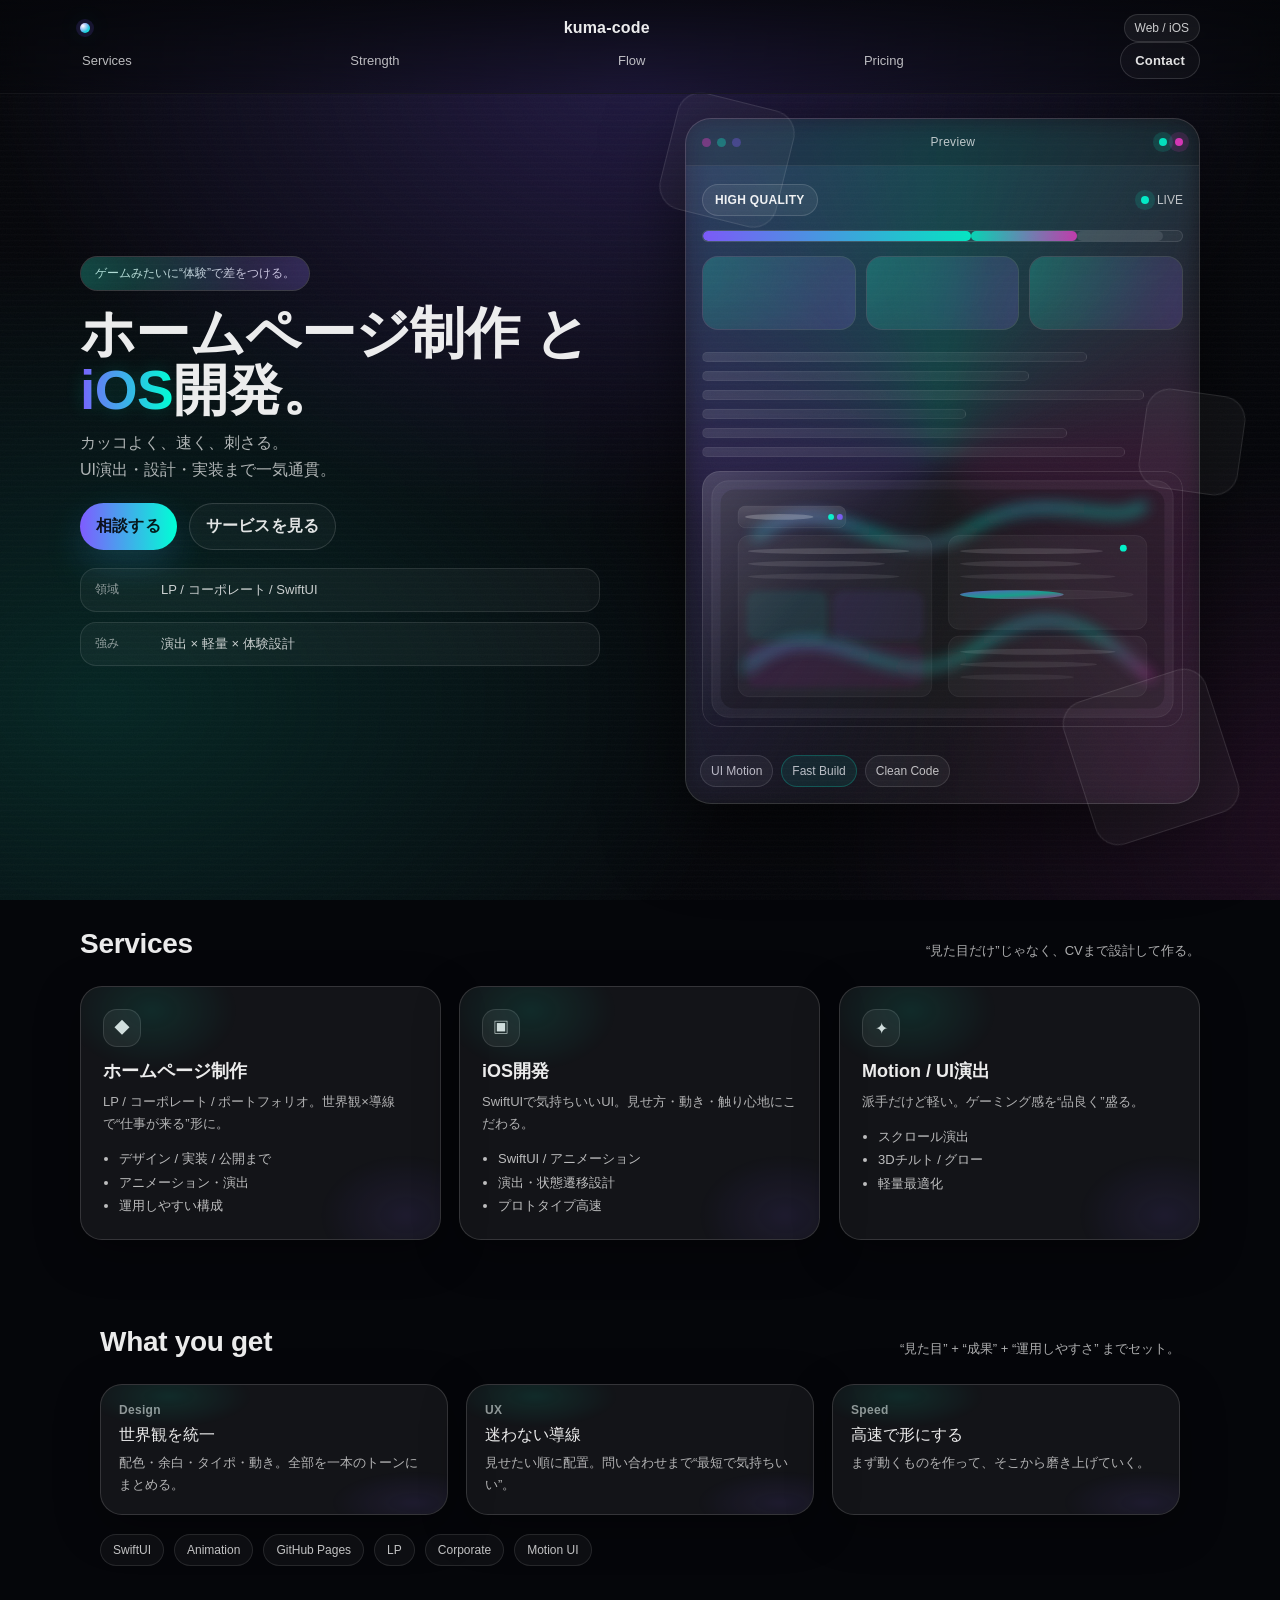
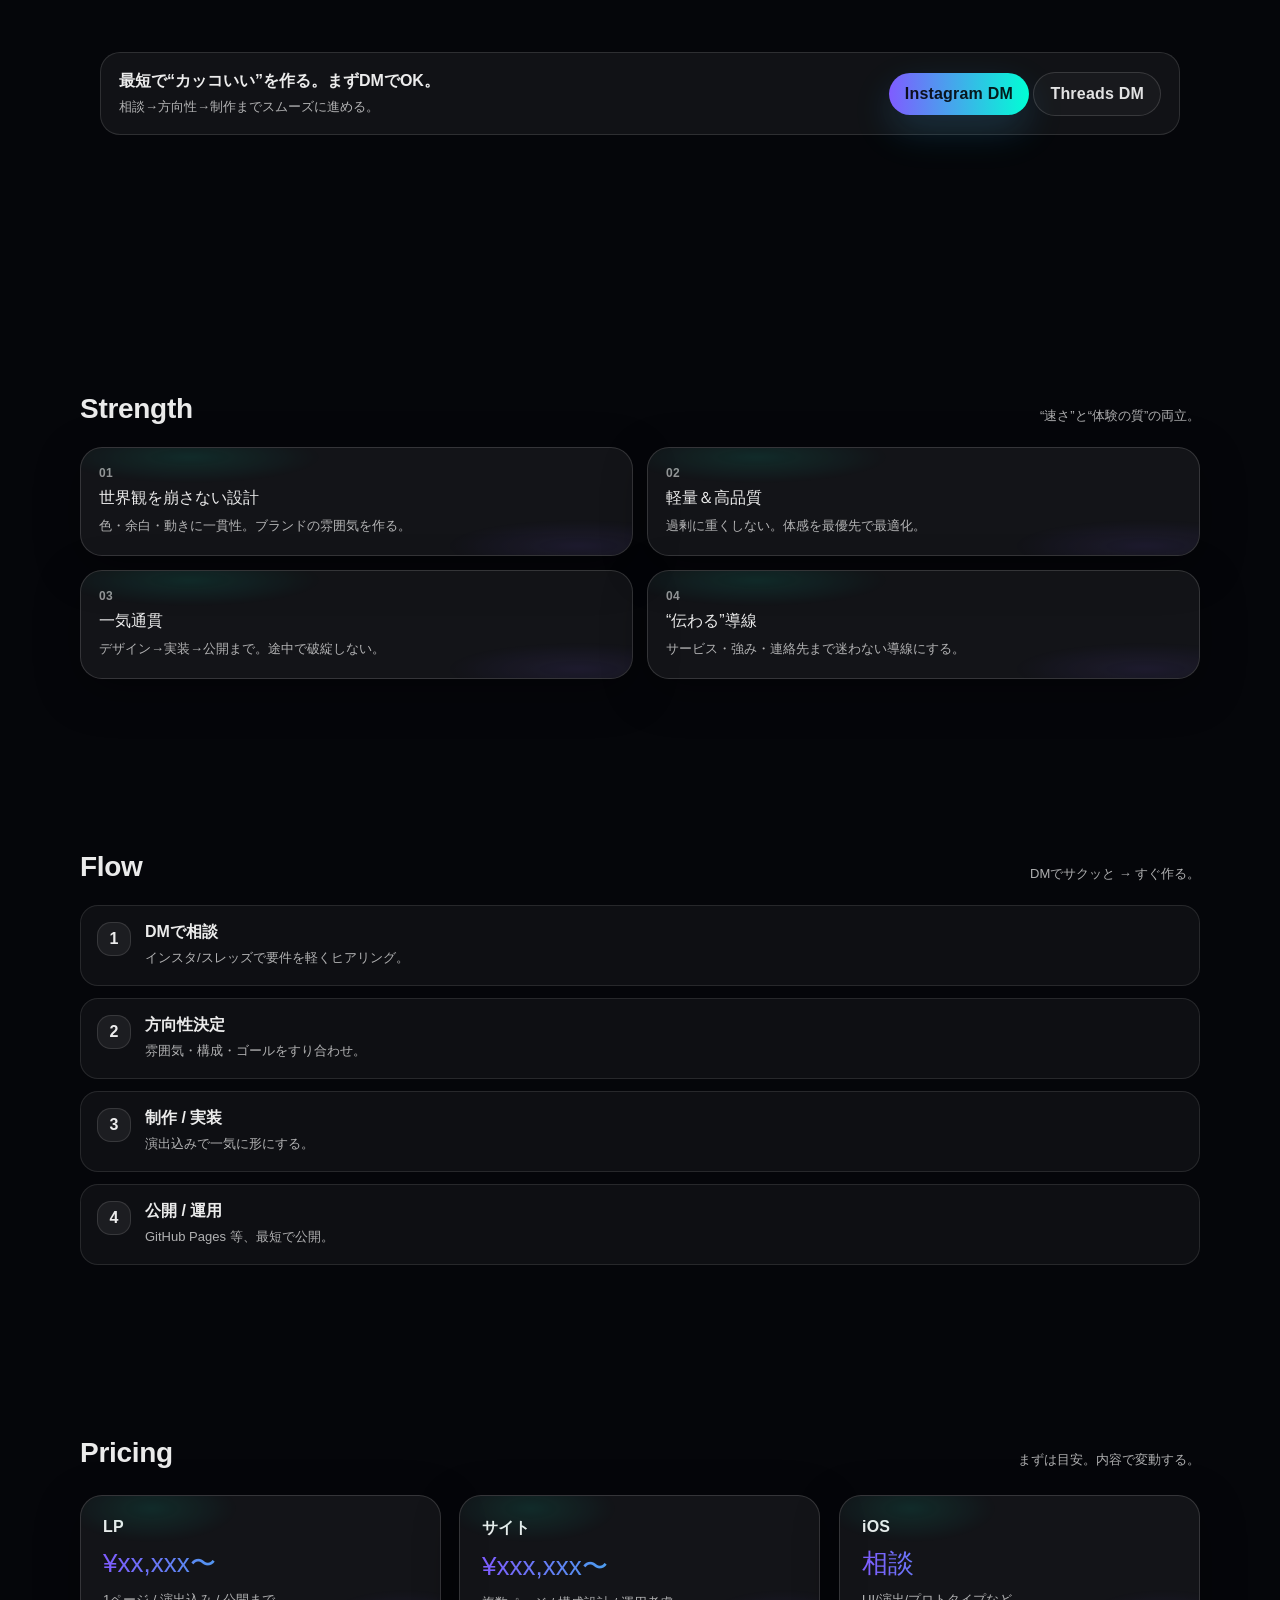
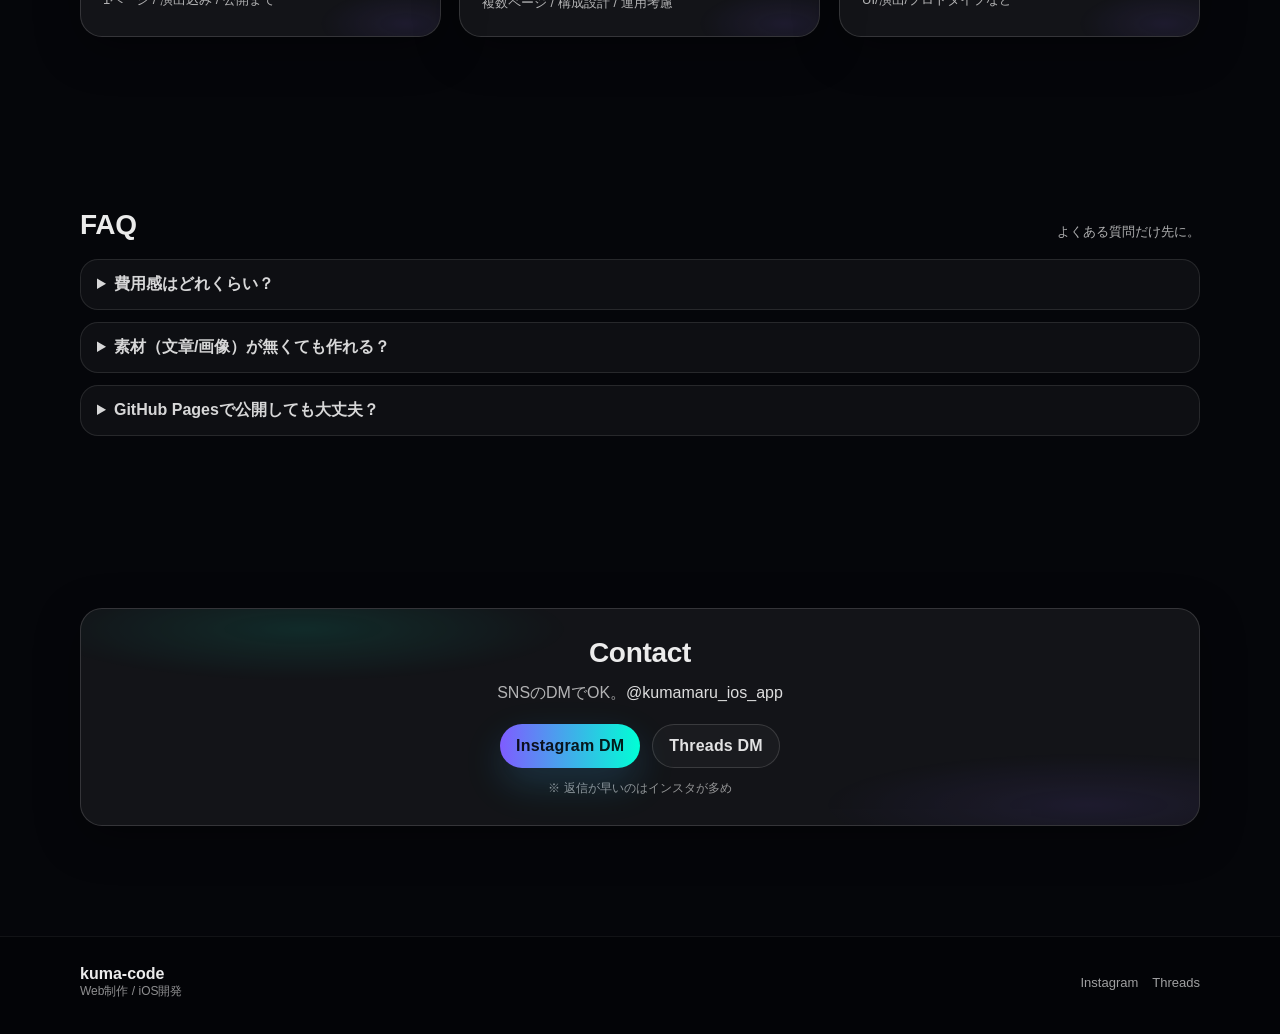
==== commit 00085443: "update site design" ====
--- a/index.html
+++ b/index.html
@@ -90,7 +90,7 @@
       </div>
 
       <div class="hero__right reveal">
-        <div class="device tilt">
+        <div class="device">
           <div class="device__top">
             <div class="device__dots">
               <span></span><span></span><span></span>
@@ -102,11 +102,37 @@
           </div>
 
           <div class="device__screen">
-            <img src="assets/hero-visual.svg" alt="Neon UI preview" class="device__img"/>
-            <div class="device__hud">
-              <div class="hud__line"></div>
-              <div class="hud__line"></div>
-              <div class="hud__line"></div>
+            <div class="preview">
+              <div class="preview__row">
+                <div class="tag">HIGH QUALITY</div>
+                <div class="status"><span class="s-dot"></span>LIVE</div>
+              </div>
+
+              <div class="preview__bar">
+                <span class="bar a"></span>
+                <span class="bar b"></span>
+                <span class="bar c"></span>
+              </div>
+
+              <div class="preview__grid">
+                <div class="mini mini--1"></div>
+                <div class="mini mini--2"></div>
+                <div class="mini mini--3"></div>
+              </div>
+
+              <div class="preview__code" aria-hidden="true">
+                <div class="ln w80"></div>
+                <div class="ln w68"></div>
+                <div class="ln w92"></div>
+                <div class="ln w55"></div>
+                <div class="ln w76"></div>
+                <div class="ln w88"></div>
+              </div>
+
+              <div class="preview__shot">
+                <img src="assets/hero-visual.svg" alt="Neon UI preview" class="device__img"/>
+                <div class="shine"></div>
+              </div>
             </div>
           </div>
 
@@ -132,7 +158,7 @@
       </div>
 
       <div class="grid3">
-        <article class="card reveal tilt">
+        <article class="card reveal hover-glow">
           <div class="card__icon">◆</div>
           <h3>ホームページ制作</h3>
           <p>LP / コーポレート / ポートフォリオ。世界観×導線で“仕事が来る”形に。</p>
@@ -143,7 +169,7 @@
           </ul>
         </article>
 
-        <article class="card reveal tilt">
+        <article class="card reveal hover-glow">
           <div class="card__icon">▣</div>
           <h3>iOS開発</h3>
           <p>SwiftUIで気持ちいいUI。見せ方・動き・触り心地にこだわる。</p>
@@ -154,7 +180,7 @@
           </ul>
         </article>
 
-        <article class="card reveal tilt">
+        <article class="card reveal hover-glow">
           <div class="card__icon">✦</div>
           <h3>Motion / UI演出</h3>
           <p>派手だけど軽い。ゲーミング感を“品良く”盛る。</p>
@@ -165,7 +191,52 @@
           </ul>
         </article>
       </div>
-    </section>
+    
+    <section class="section container">
+      <div class="section__head">
+        <h2 class="reveal">What you get</h2>
+        <p class="section__sub reveal">“見た目” + “成果” + “運用しやすさ” までセット。</p>
+      </div>
+
+      <div class="grid3">
+        <div class="panel reveal">
+          <div class="panel__k">Design</div>
+          <div class="panel__t">世界観を統一</div>
+          <div class="panel__d">配色・余白・タイポ・動き。全部を一本のトーンにまとめる。</div>
+        </div>
+        <div class="panel reveal">
+          <div class="panel__k">UX</div>
+          <div class="panel__t">迷わない導線</div>
+          <div class="panel__d">見せたい順に配置。問い合わせまで“最短で気持ちいい”。</div>
+        </div>
+        <div class="panel reveal">
+          <div class="panel__k">Speed</div>
+          <div class="panel__t">高速で形にする</div>
+          <div class="panel__d">まず動くものを作って、そこから磨き上げていく。</div>
+        </div>
+      </div>
+
+      <div class="badges reveal" aria-label="stack">
+        <span>SwiftUI</span><span>Animation</span><span>GitHub Pages</span><span>LP</span><span>Corporate</span><span>Motion UI</span>
+      </div>
+    </section>
+
+    <section class="section container cta-strip">
+      <div class="cta reveal">
+        <div class="cta__l">
+          <div class="cta__t">最短で“カッコいい”を作る。まずDMでOK。</div>
+          <div class="cta__d">相談→方向性→制作までスムーズに進める。</div>
+        </div>
+        <div class="cta__r">
+          <a class="btn btn--primary magnetic" target="_blank" rel="noreferrer"
+             href="https://www.instagram.com/kumamaru_ios_app/">Instagram DM</a>
+          <a class="btn btn--ghost magnetic" target="_blank" rel="noreferrer"
+             href="https://www.threads.net/@kumamaru_ios_app">Threads DM</a>
+        </div>
+      </div>
+    </section>
+
+</section>
 
     <section id="strength" class="section container">
       <div class="section__head">
@@ -242,17 +313,17 @@
       </div>
 
       <div class="grid3">
-        <article class="price reveal tilt">
+        <article class="price reveal hover-glow">
           <div class="price__t">LP</div>
           <div class="price__v">¥xx,xxx〜</div>
           <div class="price__d">1ページ / 演出込み / 公開まで</div>
         </article>
-        <article class="price reveal tilt">
+        <article class="price reveal hover-glow">
           <div class="price__t">サイト</div>
           <div class="price__v">¥xxx,xxx〜</div>
           <div class="price__d">複数ページ / 構成設計 / 運用考慮</div>
         </article>
-        <article class="price reveal tilt">
+        <article class="price reveal hover-glow">
           <div class="price__t">iOS</div>
           <div class="price__v">相談</div>
           <div class="price__d">UI/演出/プロトタイプなど</div>
@@ -260,7 +331,30 @@
       </div>
     </section>
 
-    <section id="contact" class="section container contact">
+    
+    <section class="section container">
+      <div class="section__head">
+        <h2 class="reveal">FAQ</h2>
+        <p class="section__sub reveal">よくある質問だけ先に。</p>
+      </div>
+
+      <div class="faq">
+        <details class="faq__item reveal">
+          <summary>費用感はどれくらい？</summary>
+          <div class="faq__a">上のPricingは目安。内容・ページ数・演出量で調整。まずDMでざっくり聞いてOK。</div>
+        </details>
+        <details class="faq__item reveal">
+          <summary>素材（文章/画像）が無くても作れる？</summary>
+          <div class="faq__a">大丈夫。こちらで“仮素材”で先に組んで、あとから差し替える進め方が速い。</div>
+        </details>
+        <details class="faq__item reveal">
+          <summary>GitHub Pagesで公開しても大丈夫？</summary>
+          <div class="faq__a">LPなら相性◎。運用がラクで、更新もすぐ反映できる。</div>
+        </details>
+      </div>
+    </section>
+
+<section id="contact" class="section container contact">
       <div class="contact__box reveal">
         <h2>Contact</h2>
         <p>SNSのDMでOK。<span class="handle">@kumamaru_ios_app</span></p>
--- a/styles.css
+++ b/styles.css
@@ -15,14 +15,17 @@
 }
 
 *{box-sizing:border-box}
-html{scroll-behavior:smooth}
+html{scroll-behavior:smooth; overflow-x:hidden}
 body{
   margin:0;
   font-family: ui-sans-serif, -apple-system, BlinkMacSystemFont, "Segoe UI", Roboto, Helvetica, Arial, "Noto Sans JP", "Hiragino Sans", "Apple Color Emoji","Segoe UI Emoji";
   color:var(--text);
   background:var(--bg);
   overflow-x:hidden;
-}
+  -webkit-text-size-adjust: 100%;
+}
+img,svg{max-width:100%;height:auto}
+
 
 a{color:inherit}
 .container{width:min(var(--container), calc(100% - 40px)); margin:0 auto}
@@ -202,7 +205,7 @@
 }
 .hero__desc{
   margin:0;
-  font-size: 15px;
+  font-size: 16px;
   line-height:1.7;
   color: var(--muted);
 }
@@ -465,3 +468,108 @@
   .section__head{align-items:flex-start}
   .device__screen{min-height: 240px}
 }
+
+/* --- Responsive polish --- */
+@media (max-width: 980px){
+  .header > *{position:relative}
+  .brand{flex:1}
+  .burger{
+    position:absolute;
+    right:0;
+    top:50%;
+    transform: translateY(-50%);
+  }
+}
+
+.hero__right{position:relative; min-width:0}
+.device:hover{transform: translateY(-2px)}
+.hover-glow:hover{
+  transform: translateY(-2px);
+  box-shadow: 0 22px 70px rgba(0,0,0,.48), 0 18px 50px rgba(0,255,213,.08), 0 18px 50px rgba(127,92,255,.08);
+}
+
+/* Preview (right hero) */
+.preview{display:grid; gap:14px}
+.preview__row{display:flex; align-items:center; justify-content:space-between}
+.tag{
+  font-size:12px; font-weight:900; letter-spacing:.3px;
+  padding:8px 12px; border-radius:999px;
+  background: rgba(255,255,255,.06);
+  border:1px solid rgba(255,255,255,.14);
+}
+.status{font-size:12px; color: rgba(255,255,255,.72); display:flex; gap:8px; align-items:center}
+.s-dot{
+  width:8px; height:8px; border-radius:999px;
+  background: rgba(0,255,213,.9);
+  box-shadow: 0 0 0 6px rgba(0,255,213,.12), 0 0 22px rgba(0,255,213,.22);
+}
+.preview__bar{
+  position:relative;
+  height:12px;
+  border-radius:999px;
+  background: rgba(255,255,255,.05);
+  border:1px solid rgba(255,255,255,.10);
+  overflow:hidden;
+}
+.preview__bar .bar{position:absolute; top:0; bottom:0; border-radius:999px}
+.preview__bar .a{left:0; width:56%; background: linear-gradient(90deg, rgba(127,92,255,.95), rgba(0,255,213,.85))}
+.preview__bar .b{left:56%; width:22%; background: linear-gradient(90deg, rgba(0,255,213,.75), rgba(255,59,212,.7))}
+.preview__bar .c{left:78%; width:18%; background: rgba(255,255,255,.10)}
+.preview__grid{display:grid; grid-template-columns: repeat(3, 1fr); gap:10px}
+.mini{
+  height:74px; border-radius:16px;
+  background: rgba(255,255,255,.04);
+  border:1px solid rgba(255,255,255,.10);
+  position:relative; overflow:hidden;
+}
+.mini::before{
+  content:""; position:absolute; inset:-60%;
+  background: radial-gradient(circle at 20% 30%, rgba(0,255,213,.22), transparent 55%),
+              radial-gradient(circle at 80% 60%, rgba(127,92,255,.20), transparent 55%);
+  filter: blur(12px);
+}
+.preview__code{display:grid; gap:9px; padding:8px 0 0}
+.ln{
+  height:10px; border-radius:999px;
+  background: linear-gradient(90deg, rgba(255,255,255,.10), rgba(255,255,255,.03));
+  border:1px solid rgba(255,255,255,.06);
+}
+.w92{width:92%}.w88{width:88%}.w80{width:80%}.w76{width:76%}.w68{width:68%}.w55{width:55%}
+
+.preview__shot{position:relative; border-radius:18px; overflow:hidden}
+.preview__shot .shine{
+  position:absolute; inset:-60%;
+  background: linear-gradient(120deg, transparent 35%, rgba(255,255,255,.16) 48%, transparent 62%);
+  transform: translateX(-30%) rotate(8deg);
+  animation: shine 4.2s ease-in-out infinite;
+  pointer-events:none;
+}
+@keyframes shine{50%{transform: translateX(30%) rotate(8deg)}}
+
+.badges{margin-top:18px; display:flex; flex-wrap:wrap; gap:10px}
+.badges span{
+  font-size:12px; padding:8px 12px; border-radius:999px;
+  background: rgba(255,255,255,.04);
+  border:1px solid rgba(255,255,255,.10);
+  color: rgba(255,255,255,.75);
+}
+
+.cta-strip{padding-top:0}
+.cta{
+  display:flex; align-items:center; justify-content:space-between;
+  gap:16px; flex-wrap:wrap;
+  padding:18px 18px;
+  border-radius: 20px;
+  background: rgba(255,255,255,.05);
+  border:1px solid rgba(255,255,255,.12);
+}
+.cta__t{font-weight:900}
+.cta__d{margin-top:6px; color: rgba(255,255,255,.68); font-size:13px}
+
+.faq{display:grid; gap:12px; margin-top:18px}
+.faq__item{
+  border-radius:18px; background: rgba(255,255,255,.04);
+  border:1px solid rgba(255,255,255,.10); padding:14px 16px;
+}
+.faq__item summary{cursor:pointer; font-weight:900; color: rgba(255,255,255,.84)}
+.faq__a{margin-top:10px; color: rgba(255,255,255,.70); line-height:1.75; font-size:14px}
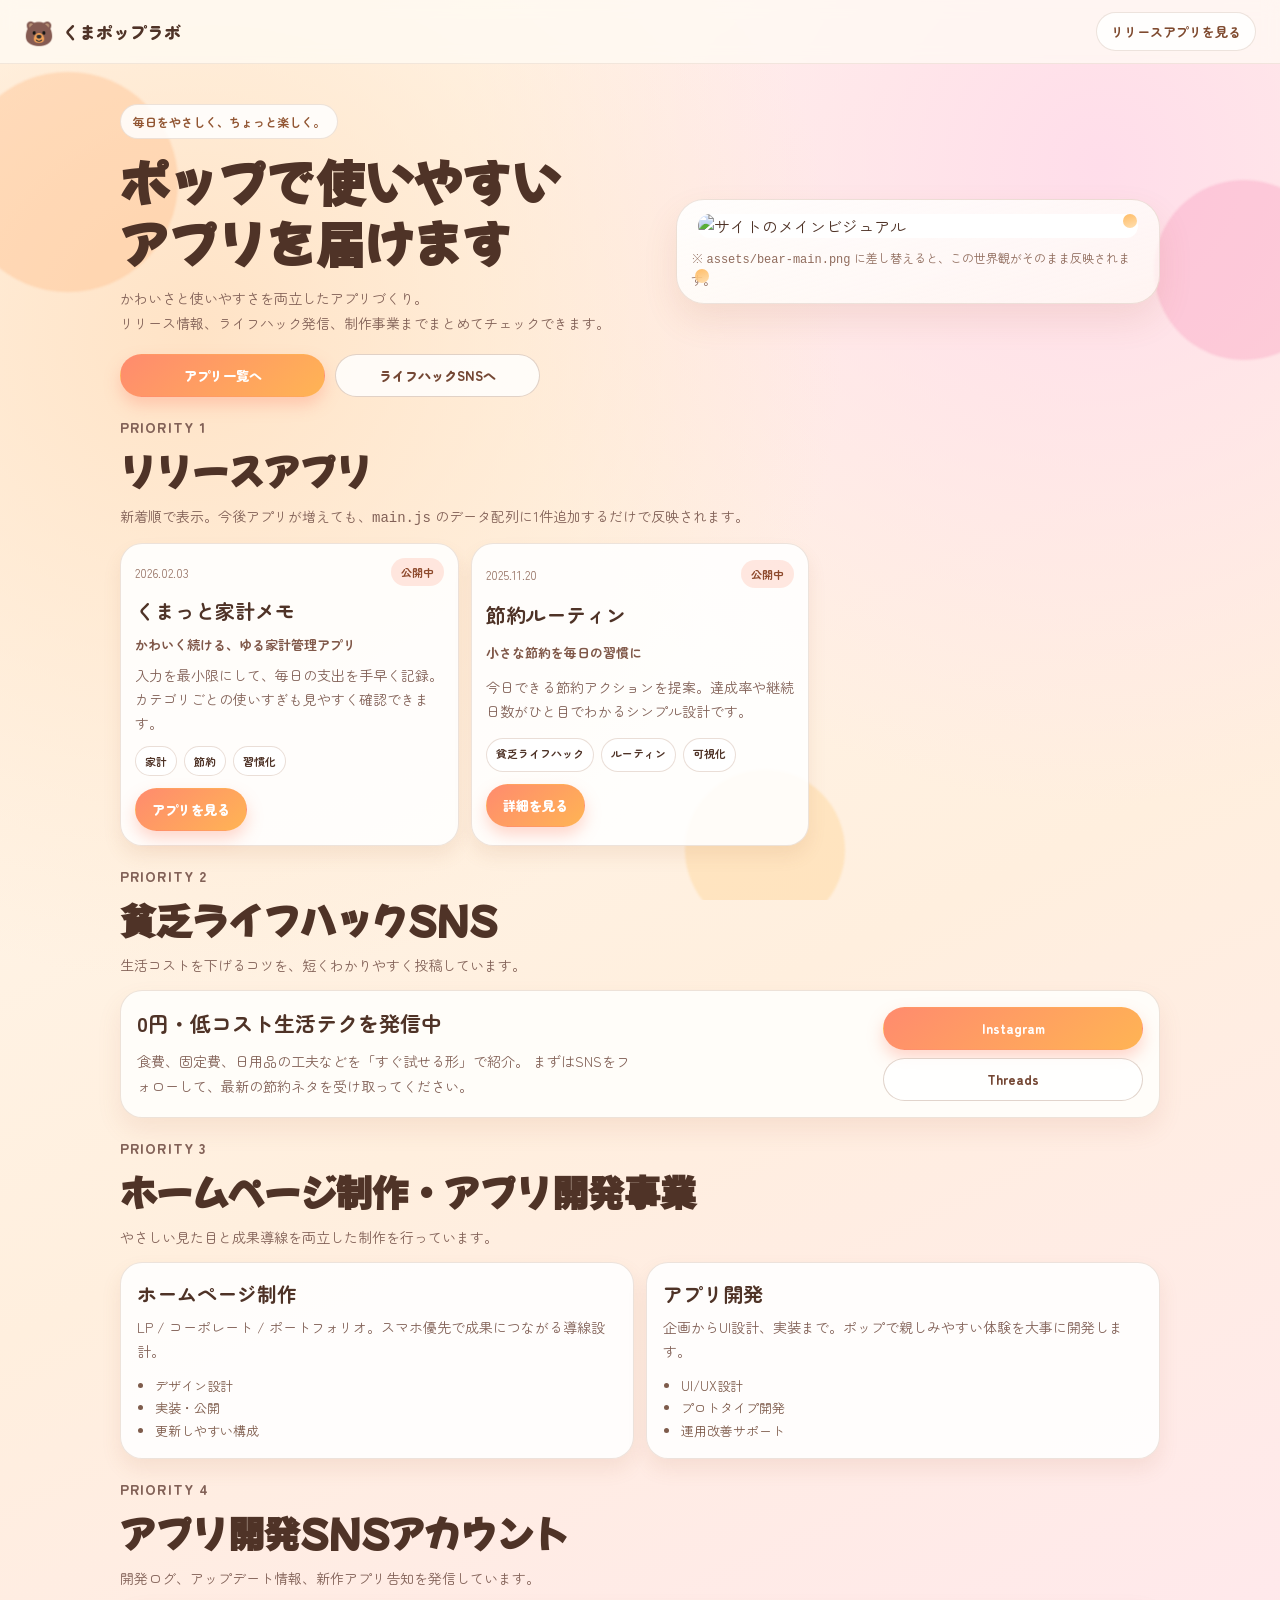
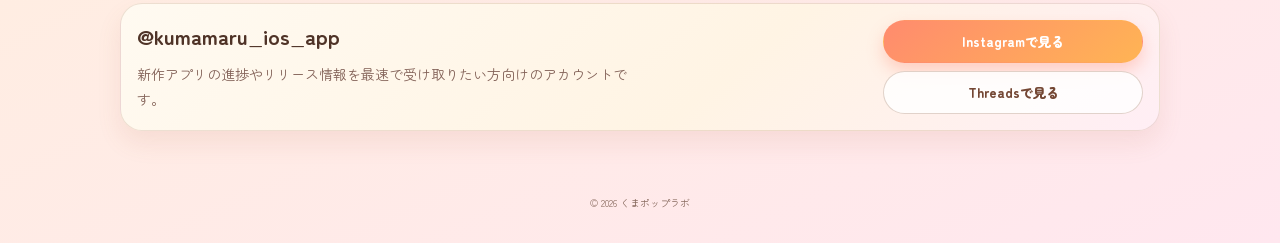
==== commit 996943c5: "feat: full pop redesign with scalable app listing" ====
--- a/index.html
+++ b/index.html
@@ -2,384 +2,165 @@
 <html lang="ja">
 <head>
   <meta charset="utf-8" />
-  <meta name="viewport" content="width=device-width,initial-scale=1" />
-  <title>kuma-code | Web制作 / iOS開発</title>
-  <meta name="description" content="ホームページ制作 / iOS開発。カッコよく、速く、刺さる。UI演出・設計・実装まで一気通貫。" />
-  <meta name="theme-color" content="#05060a" />
-  <link rel="preconnect" href="https://www.instagram.com" />
+  <meta name="viewport" content="width=device-width, initial-scale=1" />
+  <title>くまポップラボ | アプリと制作サービス</title>
+  <meta
+    name="description"
+    content="ポップで使いやすいアプリをお届け。リリースアプリ、貧乏ライフハックSNS、ホームページ制作・アプリ開発の事業案内を掲載。"
+  />
+  <meta name="theme-color" content="#ffdcb8" />
+  <link rel="preconnect" href="https://fonts.googleapis.com" />
+  <link rel="preconnect" href="https://fonts.gstatic.com" crossorigin />
+  <link
+    href="https://fonts.googleapis.com/css2?family=Mochiy+Pop+One&amp;family=Zen+Maru+Gothic:wght@400;500;700;900&amp;display=swap"
+    rel="stylesheet"
+  />
   <link rel="stylesheet" href="styles.css" />
 </head>
 <body>
   <div class="bg" aria-hidden="true">
-    <canvas id="fx"></canvas>
-    <div class="vignette"></div>
-    <div class="scan"></div>
-    <div class="grain"></div>
+    <span class="blob blob--a"></span>
+    <span class="blob blob--b"></span>
+    <span class="blob blob--c"></span>
   </div>
 
-  <header class="header" id="top">
-    <a class="brand" href="#top" aria-label="kuma-code">
-      <span class="dot"></span>
-      <span class="name">kuma-code</span>
-      <span class="chip">Web / iOS</span>
+  <header class="site-header">
+    <a class="brand" href="#top" aria-label="くまポップラボのトップへ">
+      <span class="brand__icon">🐻</span>
+      <span class="brand__name">くまポップラボ</span>
     </a>
-
-    <nav class="nav" aria-label="Primary">
-      <a class="nav__link" href="#services">Services</a>
-      <a class="nav__link" href="#strength">Strength</a>
-      <a class="nav__link" href="#flow">Flow</a>
-      <a class="nav__link" href="#pricing">Pricing</a>
-      <a class="nav__cta btn btn--sm btn--ghost magnetic" href="#contact">Contact</a>
-    </nav>
-
-    <button class="burger" id="burger" aria-label="menu" aria-expanded="false">
-      <span></span><span></span><span></span>
-    </button>
+    <a class="header-cta" href="#apps">リリースアプリを見る</a>
   </header>
 
-  <div class="drawer" id="drawer" aria-hidden="true">
-    <div class="drawer__panel">
-      <div class="drawer__head">
-        <div class="drawer__title">Menu</div>
-        <button class="drawer__close" id="drawerClose" aria-label="close">✕</button>
-      </div>
-      <a class="drawer__link" href="#services">Services</a>
-      <a class="drawer__link" href="#strength">Strength</a>
-      <a class="drawer__link" href="#flow">Flow</a>
-      <a class="drawer__link" href="#pricing">Pricing</a>
-      <div class="drawer__cta">
-        <a class="btn btn--primary magnetic" href="#contact">相談する</a>
-      </div>
-      <div class="drawer__hint">@kumamaru_ios_app</div>
-    </div>
-    <div class="drawer__backdrop" id="drawerBackdrop"></div>
-  </div>
-
-  <main>
-    <section class="hero container">
-      <div class="hero__left">
-        <div class="badge reveal">
-          <span class="badge__glow"></span>
-          ゲームみたいに“体験”で差をつける。
-        </div>
-
-        <h1 class="hero__title reveal">
-          ホームページ制作 と <span>iOS</span>開発。
-        </h1>
-
-        <p class="hero__desc reveal">
-          カッコよく、速く、刺さる。<br/>
-          UI演出・設計・実装まで一気通貫。
+  <main id="top" class="page">
+    <section class="hero section reveal">
+      <div class="hero__copy">
+        <p class="eyebrow">毎日をやさしく、ちょっと楽しく。</p>
+        <h1 class="hero__title">ポップで使いやすい<br />アプリを届けます</h1>
+        <p class="hero__lead">
+          かわいさと使いやすさを両立したアプリづくり。<br />
+          リリース情報、ライフハック発信、制作事業までまとめてチェックできます。
         </p>
-
-        <div class="hero__actions reveal">
-          <a class="btn btn--primary magnetic" href="#contact">相談する</a>
-          <a class="btn btn--ghost magnetic" href="#services">サービスを見る</a>
-        </div>
-
-        <div class="hero__meta reveal">
-          <div class="meta__item">
-            <div class="meta__k">領域</div>
-            <div class="meta__v">LP / コーポレート / SwiftUI</div>
-          </div>
-          <div class="meta__item">
-            <div class="meta__k">強み</div>
-            <div class="meta__v">演出 × 軽量 × 体験設計</div>
-          </div>
+        <div class="hero__actions">
+          <a class="btn btn--primary" href="#apps">アプリ一覧へ</a>
+          <a class="btn btn--ghost" href="#lifehack-sns">ライフハックSNSへ</a>
         </div>
       </div>
 
-      <div class="hero__right reveal">
-        <div class="device">
-          <div class="device__top">
-            <div class="device__dots">
-              <span></span><span></span><span></span>
-            </div>
-            <div class="device__label">Preview</div>
-            <div class="device__ping">
-              <span class="ping"></span><span class="ping ping--2"></span>
-            </div>
-          </div>
-
-          <div class="device__screen">
-            <div class="preview">
-              <div class="preview__row">
-                <div class="tag">HIGH QUALITY</div>
-                <div class="status"><span class="s-dot"></span>LIVE</div>
-              </div>
-
-              <div class="preview__bar">
-                <span class="bar a"></span>
-                <span class="bar b"></span>
-                <span class="bar c"></span>
-              </div>
-
-              <div class="preview__grid">
-                <div class="mini mini--1"></div>
-                <div class="mini mini--2"></div>
-                <div class="mini mini--3"></div>
-              </div>
-
-              <div class="preview__code" aria-hidden="true">
-                <div class="ln w80"></div>
-                <div class="ln w68"></div>
-                <div class="ln w92"></div>
-                <div class="ln w55"></div>
-                <div class="ln w76"></div>
-                <div class="ln w88"></div>
-              </div>
-
-              <div class="preview__shot">
-                <img src="assets/hero-visual.svg" alt="Neon UI preview" class="device__img"/>
-                <div class="shine"></div>
-              </div>
-            </div>
-          </div>
-
-          <div class="device__footer">
-            <div class="pill">UI Motion</div>
-            <div class="pill pill--alt">Fast Build</div>
-            <div class="pill">Clean Code</div>
-          </div>
-        </div>
-
-        <div class="floaters" aria-hidden="true">
-          <div class="floater f1"></div>
-          <div class="floater f2"></div>
-          <div class="floater f3"></div>
-        </div>
-      </div>
+      <figure class="hero__figure">
+        <img
+          id="heroBear"
+          class="hero__bear"
+          src="assets/bear-main.png"
+          data-fallback="assets/hero-visual.svg"
+          alt="サイトのメインビジュアル"
+        />
+        <figcaption>※ <code>assets/bear-main.png</code> に差し替えると、この世界観がそのまま反映されます。</figcaption>
+      </figure>
     </section>
 
-    <section id="services" class="section container">
-      <div class="section__head">
-        <h2 class="reveal">Services</h2>
-        <p class="section__sub reveal">“見た目だけ”じゃなく、CVまで設計して作る。</p>
+    <section id="apps" class="section reveal">
+      <div class="section-heading">
+        <p class="section-heading__label">Priority 1</p>
+        <h2>リリースアプリ</h2>
+        <p>
+          新着順で表示。今後アプリが増えても、<code>main.js</code> のデータ配列に1件追加するだけで反映されます。
+        </p>
+      </div>
+      <div id="app-list" class="app-grid" aria-live="polite"></div>
+    </section>
+
+    <section id="lifehack-sns" class="section reveal">
+      <div class="section-heading">
+        <p class="section-heading__label">Priority 2</p>
+        <h2>貧乏ライフハックSNS</h2>
+        <p>生活コストを下げるコツを、短くわかりやすく投稿しています。</p>
       </div>
 
-      <div class="grid3">
-        <article class="card reveal hover-glow">
-          <div class="card__icon">◆</div>
+      <article class="promo-card">
+        <div class="promo-card__body">
+          <h3>0円・低コスト生活テクを発信中</h3>
+          <p>
+            食費、固定費、日用品の工夫などを「すぐ試せる形」で紹介。
+            まずはSNSをフォローして、最新の節約ネタを受け取ってください。
+          </p>
+        </div>
+        <div class="promo-card__actions">
+          <a class="btn btn--primary" target="_blank" rel="noreferrer" href="https://www.instagram.com/">
+            Instagram
+          </a>
+          <a class="btn btn--ghost" target="_blank" rel="noreferrer" href="https://www.threads.net/">
+            Threads
+          </a>
+        </div>
+      </article>
+    </section>
+
+    <section id="business" class="section reveal">
+      <div class="section-heading">
+        <p class="section-heading__label">Priority 3</p>
+        <h2>ホームページ制作・アプリ開発事業</h2>
+        <p>やさしい見た目と成果導線を両立した制作を行っています。</p>
+      </div>
+
+      <div class="service-grid">
+        <article class="service-card">
           <h3>ホームページ制作</h3>
-          <p>LP / コーポレート / ポートフォリオ。世界観×導線で“仕事が来る”形に。</p>
-          <ul class="list">
-            <li>デザイン / 実装 / 公開まで</li>
-            <li>アニメーション・演出</li>
-            <li>運用しやすい構成</li>
+          <p>LP / コーポレート / ポートフォリオ。スマホ優先で成果につながる導線設計。</p>
+          <ul>
+            <li>デザイン設計</li>
+            <li>実装・公開</li>
+            <li>更新しやすい構成</li>
           </ul>
         </article>
-
-        <article class="card reveal hover-glow">
-          <div class="card__icon">▣</div>
-          <h3>iOS開発</h3>
-          <p>SwiftUIで気持ちいいUI。見せ方・動き・触り心地にこだわる。</p>
-          <ul class="list">
-            <li>SwiftUI / アニメーション</li>
-            <li>演出・状態遷移設計</li>
-            <li>プロトタイプ高速</li>
+        <article class="service-card">
+          <h3>アプリ開発</h3>
+          <p>企画からUI設計、実装まで。ポップで親しみやすい体験を大事に開発します。</p>
+          <ul>
+            <li>UI/UX設計</li>
+            <li>プロトタイプ開発</li>
+            <li>運用改善サポート</li>
           </ul>
-        </article>
-
-        <article class="card reveal hover-glow">
-          <div class="card__icon">✦</div>
-          <h3>Motion / UI演出</h3>
-          <p>派手だけど軽い。ゲーミング感を“品良く”盛る。</p>
-          <ul class="list">
-            <li>スクロール演出</li>
-            <li>3Dチルト / グロー</li>
-            <li>軽量最適化</li>
-          </ul>
-        </article>
-      </div>
-    
-    <section class="section container">
-      <div class="section__head">
-        <h2 class="reveal">What you get</h2>
-        <p class="section__sub reveal">“見た目” + “成果” + “運用しやすさ” までセット。</p>
-      </div>
-
-      <div class="grid3">
-        <div class="panel reveal">
-          <div class="panel__k">Design</div>
-          <div class="panel__t">世界観を統一</div>
-          <div class="panel__d">配色・余白・タイポ・動き。全部を一本のトーンにまとめる。</div>
-        </div>
-        <div class="panel reveal">
-          <div class="panel__k">UX</div>
-          <div class="panel__t">迷わない導線</div>
-          <div class="panel__d">見せたい順に配置。問い合わせまで“最短で気持ちいい”。</div>
-        </div>
-        <div class="panel reveal">
-          <div class="panel__k">Speed</div>
-          <div class="panel__t">高速で形にする</div>
-          <div class="panel__d">まず動くものを作って、そこから磨き上げていく。</div>
-        </div>
-      </div>
-
-      <div class="badges reveal" aria-label="stack">
-        <span>SwiftUI</span><span>Animation</span><span>GitHub Pages</span><span>LP</span><span>Corporate</span><span>Motion UI</span>
-      </div>
-    </section>
-
-    <section class="section container cta-strip">
-      <div class="cta reveal">
-        <div class="cta__l">
-          <div class="cta__t">最短で“カッコいい”を作る。まずDMでOK。</div>
-          <div class="cta__d">相談→方向性→制作までスムーズに進める。</div>
-        </div>
-        <div class="cta__r">
-          <a class="btn btn--primary magnetic" target="_blank" rel="noreferrer"
-             href="https://www.instagram.com/kumamaru_ios_app/">Instagram DM</a>
-          <a class="btn btn--ghost magnetic" target="_blank" rel="noreferrer"
-             href="https://www.threads.net/@kumamaru_ios_app">Threads DM</a>
-        </div>
-      </div>
-    </section>
-
-</section>
-
-    <section id="strength" class="section container">
-      <div class="section__head">
-        <h2 class="reveal">Strength</h2>
-        <p class="section__sub reveal">“速さ”と“体験の質”の両立。</p>
-      </div>
-
-      <div class="grid2">
-        <div class="panel reveal">
-          <div class="panel__k">01</div>
-          <div class="panel__t">世界観を崩さない設計</div>
-          <div class="panel__d">色・余白・動きに一貫性。ブランドの雰囲気を作る。</div>
-        </div>
-        <div class="panel reveal">
-          <div class="panel__k">02</div>
-          <div class="panel__t">軽量＆高品質</div>
-          <div class="panel__d">過剰に重くしない。体感を最優先で最適化。</div>
-        </div>
-        <div class="panel reveal">
-          <div class="panel__k">03</div>
-          <div class="panel__t">一気通貫</div>
-          <div class="panel__d">デザイン→実装→公開まで。途中で破綻しない。</div>
-        </div>
-        <div class="panel reveal">
-          <div class="panel__k">04</div>
-          <div class="panel__t">“伝わる”導線</div>
-          <div class="panel__d">サービス・強み・連絡先まで迷わない導線にする。</div>
-        </div>
-      </div>
-    </section>
-
-    <section id="flow" class="section container">
-      <div class="section__head">
-        <h2 class="reveal">Flow</h2>
-        <p class="section__sub reveal">DMでサクッと → すぐ作る。</p>
-      </div>
-
-      <div class="timeline">
-        <div class="step reveal">
-          <div class="step__n">1</div>
-          <div class="step__b">
-            <div class="step__t">DMで相談</div>
-            <div class="step__d">インスタ/スレッズで要件を軽くヒアリング。</div>
-          </div>
-        </div>
-        <div class="step reveal">
-          <div class="step__n">2</div>
-          <div class="step__b">
-            <div class="step__t">方向性決定</div>
-            <div class="step__d">雰囲気・構成・ゴールをすり合わせ。</div>
-          </div>
-        </div>
-        <div class="step reveal">
-          <div class="step__n">3</div>
-          <div class="step__b">
-            <div class="step__t">制作 / 実装</div>
-            <div class="step__d">演出込みで一気に形にする。</div>
-          </div>
-        </div>
-        <div class="step reveal">
-          <div class="step__n">4</div>
-          <div class="step__b">
-            <div class="step__t">公開 / 運用</div>
-            <div class="step__d">GitHub Pages 等、最短で公開。</div>
-          </div>
-        </div>
-      </div>
-    </section>
-
-    <section id="pricing" class="section container">
-      <div class="section__head">
-        <h2 class="reveal">Pricing</h2>
-        <p class="section__sub reveal">まずは目安。内容で変動する。</p>
-      </div>
-
-      <div class="grid3">
-        <article class="price reveal hover-glow">
-          <div class="price__t">LP</div>
-          <div class="price__v">¥xx,xxx〜</div>
-          <div class="price__d">1ページ / 演出込み / 公開まで</div>
-        </article>
-        <article class="price reveal hover-glow">
-          <div class="price__t">サイト</div>
-          <div class="price__v">¥xxx,xxx〜</div>
-          <div class="price__d">複数ページ / 構成設計 / 運用考慮</div>
-        </article>
-        <article class="price reveal hover-glow">
-          <div class="price__t">iOS</div>
-          <div class="price__v">相談</div>
-          <div class="price__d">UI/演出/プロトタイプなど</div>
         </article>
       </div>
     </section>
 
-    
-    <section class="section container">
-      <div class="section__head">
-        <h2 class="reveal">FAQ</h2>
-        <p class="section__sub reveal">よくある質問だけ先に。</p>
+    <section id="appdev-sns" class="section reveal">
+      <div class="section-heading">
+        <p class="section-heading__label">Priority 4</p>
+        <h2>アプリ開発SNSアカウント</h2>
+        <p>開発ログ、アップデート情報、新作アプリ告知を発信しています。</p>
       </div>
 
-      <div class="faq">
-        <details class="faq__item reveal">
-          <summary>費用感はどれくらい？</summary>
-          <div class="faq__a">上のPricingは目安。内容・ページ数・演出量で調整。まずDMでざっくり聞いてOK。</div>
-        </details>
-        <details class="faq__item reveal">
-          <summary>素材（文章/画像）が無くても作れる？</summary>
-          <div class="faq__a">大丈夫。こちらで“仮素材”で先に組んで、あとから差し替える進め方が速い。</div>
-        </details>
-        <details class="faq__item reveal">
-          <summary>GitHub Pagesで公開しても大丈夫？</summary>
-          <div class="faq__a">LPなら相性◎。運用がラクで、更新もすぐ反映できる。</div>
-        </details>
-      </div>
-    </section>
-
-<section id="contact" class="section container contact">
-      <div class="contact__box reveal">
-        <h2>Contact</h2>
-        <p>SNSのDMでOK。<span class="handle">@kumamaru_ios_app</span></p>
-        <div class="contact__actions">
-          <a class="btn btn--primary magnetic" target="_blank" rel="noreferrer"
-             href="https://www.instagram.com/kumamaru_ios_app/">Instagram DM</a>
-          <a class="btn btn--ghost magnetic" target="_blank" rel="noreferrer"
-             href="https://www.threads.net/@kumamaru_ios_app">Threads DM</a>
+      <article class="promo-card promo-card--soft">
+        <div class="promo-card__body">
+          <h3>@kumamaru_ios_app</h3>
+          <p>新作アプリの進捗やリリース情報を最速で受け取りたい方向けのアカウントです。</p>
         </div>
-        <div class="contact__note">※ 返信が早いのはインスタが多め</div>
-      </div>
+        <div class="promo-card__actions">
+          <a
+            class="btn btn--primary"
+            target="_blank"
+            rel="noreferrer"
+            href="https://www.instagram.com/kumamaru_ios_app/"
+          >
+            Instagramで見る
+          </a>
+          <a
+            class="btn btn--ghost"
+            target="_blank"
+            rel="noreferrer"
+            href="https://www.threads.net/@kumamaru_ios_app"
+          >
+            Threadsで見る
+          </a>
+        </div>
+      </article>
     </section>
   </main>
 
-  <footer class="footer">
-    <div class="footer__inner container">
-      <div class="foot__left">
-        <div class="foot__brand">kuma-code</div>
-        <div class="foot__sub">Web制作 / iOS開発</div>
-      </div>
-      <div class="foot__right">
-        <a target="_blank" rel="noreferrer" href="https://www.instagram.com/kumamaru_ios_app/">Instagram</a>
-        <a target="_blank" rel="noreferrer" href="https://www.threads.net/@kumamaru_ios_app">Threads</a>
-      </div>
-    </div>
+  <footer class="site-footer">
+    <small>© <span id="year"></span> くまポップラボ</small>
   </footer>
 
   <script src="main.js"></script>
--- a/styles.css
+++ b/styles.css
@@ -1,575 +1,533 @@
-/* kuma-site FINAL (no deps) */
-:root{
-  --bg:#05060a;
-  --card:rgba(255,255,255,.06);
-  --stroke:rgba(255,255,255,.14);
-  --text:rgba(255,255,255,.92);
-  --muted:rgba(255,255,255,.68);
-  --muted2:rgba(255,255,255,.55);
-  --a:#7f5cff;
-  --b:#00ffd5;
-  --c:#ff3bd4;
-  --shadow: 0 22px 80px rgba(0,0,0,.55);
-  --r:22px;
-  --container: 1120px;
-}
-
-*{box-sizing:border-box}
-html{scroll-behavior:smooth; overflow-x:hidden}
-body{
-  margin:0;
-  font-family: ui-sans-serif, -apple-system, BlinkMacSystemFont, "Segoe UI", Roboto, Helvetica, Arial, "Noto Sans JP", "Hiragino Sans", "Apple Color Emoji","Segoe UI Emoji";
-  color:var(--text);
-  background:var(--bg);
-  overflow-x:hidden;
+:root {
+  --bg: #fffaf1;
+  --bg-2: #ffefde;
+  --bg-3: #ffe7ef;
+  --card: rgba(255, 255, 255, 0.88);
+  --card-strong: #fffdf9;
+  --text: #4f3327;
+  --muted: #826157;
+  --line: rgba(144, 90, 54, 0.16);
+  --accent: #ff8b6e;
+  --accent-2: #ffb454;
+  --accent-3: #f57ba3;
+  --radius-xl: 28px;
+  --radius-lg: 22px;
+  --radius-md: 16px;
+  --container: 1040px;
+}
+
+* {
+  box-sizing: border-box;
+}
+
+html {
+  scroll-behavior: smooth;
+}
+
+body {
+  margin: 0;
+  min-height: 100vh;
+  font-family: "Zen Maru Gothic", "Hiragino Maru Gothic ProN", "Yu Gothic", sans-serif;
+  color: var(--text);
+  background:
+    radial-gradient(circle at 15% 18%, #ffe3c6 0%, transparent 35%),
+    radial-gradient(circle at 86% 9%, #ffddea 0%, transparent 32%),
+    linear-gradient(155deg, var(--bg) 0%, var(--bg-2) 55%, var(--bg-3) 100%);
   -webkit-text-size-adjust: 100%;
 }
-img,svg{max-width:100%;height:auto}
-
-
-a{color:inherit}
-.container{width:min(var(--container), calc(100% - 40px)); margin:0 auto}
-
-.bg{position:fixed; inset:0; z-index:-1; overflow:hidden}
-#fx{width:100%; height:100%; display:block}
-.vignette{
-  position:absolute; inset:-20%;
-  background:radial-gradient(60% 60% at 50% 20%, rgba(127,92,255,.22), transparent 60%),
-             radial-gradient(60% 60% at 20% 70%, rgba(0,255,213,.12), transparent 60%),
-             radial-gradient(50% 50% at 90% 80%, rgba(255,59,212,.10), transparent 60%);
-  filter: blur(10px);
-}
-.scan{
-  position:absolute; inset:0;
-  background: repeating-linear-gradient(to bottom, rgba(255,255,255,.045) 0px, rgba(255,255,255,.02) 1px, transparent 2px, transparent 6px);
-  mix-blend-mode: overlay;
-  opacity:.28;
-  pointer-events:none;
-}
-.grain{
-  position:absolute; inset:-100px;
-  background-image:url("data:image/svg+xml,%3Csvg xmlns='http://www.w3.org/2000/svg' width='300' height='300'%3E%3Cfilter id='n'%3E%3CfeTurbulence type='fractalNoise' baseFrequency='.8' numOctaves='3' stitchTiles='stitch'/%3E%3C/filter%3E%3Crect width='300' height='300' filter='url(%23n)' opacity='.25'/%3E%3C/svg%3E");
-  opacity:.12;
-  mix-blend-mode: overlay;
-  pointer-events:none;
-  transform: rotate(8deg);
-}
-
-.header{
-  position:fixed; top:0; left:0; right:0;
-  padding:14px 0;
-  z-index:50;
-  backdrop-filter: blur(14px);
-  background: linear-gradient(to bottom, rgba(5,6,10,.78), rgba(5,6,10,.22));
-  border-bottom: 1px solid rgba(255,255,255,.06);
-}
-.header .container, .header{ }
-.header{padding-left:0; padding-right:0}
-.header > *{width:min(var(--container), calc(100% - 40px)); margin:0 auto; display:flex; align-items:center; justify-content:space-between; gap:16px}
-
-.brand{display:flex; align-items:center; gap:10px; text-decoration:none}
-.dot{
-  width:10px; height:10px; border-radius:999px;
-  background: radial-gradient(circle at 30% 30%, #fff, rgba(255,255,255,.2) 50%, transparent 60%),
-              linear-gradient(135deg, var(--a), var(--b));
-  box-shadow: 0 0 0 4px rgba(127,92,255,.14), 0 0 24px rgba(0,255,213,.22);
-}
-.name{font-weight:800; letter-spacing:.2px}
-.chip{
-  font-size:12px; padding:6px 10px; border-radius:999px;
-  background: rgba(255,255,255,.06);
-  border:1px solid rgba(255,255,255,.12);
-  color: rgba(255,255,255,.78);
-}
-
-.nav{display:flex; align-items:center; gap:18px}
-.nav__link{
-  font-size:13px;
-  text-decoration:none;
-  color: rgba(255,255,255,.72);
-  position:relative;
-  padding:6px 2px;
-}
-.nav__link::after{
-  content:"";
-  position:absolute; left:0; right:100%; bottom:-2px;
-  height:1px;
-  background: linear-gradient(90deg, var(--a), var(--b));
-  transition: right .25s ease;
-  opacity:.9;
-}
-.nav__link:hover{color:rgba(255,255,255,.92)}
-.nav__link:hover::after{right:0}
-
-.burger{
-  width:42px; height:38px;
-  border-radius:12px;
-  border:1px solid rgba(255,255,255,.14);
-  background: rgba(255,255,255,.04);
-  display:none;
-  align-items:center; justify-content:center;
-  gap:6px;
-  cursor:pointer;
-}
-.burger span{
-  display:block; width:18px; height:2px; border-radius:2px;
-  background: rgba(255,255,255,.85);
-}
-
-.drawer{position:fixed; inset:0; z-index:80; pointer-events:none}
-.drawer.is-open{pointer-events:auto}
-.drawer__backdrop{
-  position:absolute; inset:0;
-  background: rgba(0,0,0,.55);
-  opacity:0; transition: opacity .25s ease;
-}
-.drawer.is-open .drawer__backdrop{opacity:1}
-.drawer__panel{
-  position:absolute; top:12px; right:12px;
-  width:min(360px, calc(100% - 24px));
-  border-radius: 18px;
-  background: rgba(10,12,20,.82);
-  border: 1px solid rgba(255,255,255,.14);
-  box-shadow: var(--shadow);
-  transform: translateY(-10px) scale(.98);
-  opacity:0;
-  transition: transform .25s ease, opacity .25s ease;
-  padding:14px;
-}
-.drawer.is-open .drawer__panel{transform: translateY(0) scale(1); opacity:1}
-.drawer__head{display:flex; align-items:center; justify-content:space-between; padding:4px 4px 10px}
-.drawer__title{font-weight:800; color:rgba(255,255,255,.86)}
-.drawer__close{
-  width:34px; height:34px; border-radius:12px;
-  border:1px solid rgba(255,255,255,.14);
-  background: rgba(255,255,255,.04);
-  color: rgba(255,255,255,.85);
-  cursor:pointer;
-}
-.drawer__link{
-  display:block;
-  padding:12px 10px;
-  border-radius:12px;
-  text-decoration:none;
-  color: rgba(255,255,255,.78);
-  border:1px solid transparent;
-}
-.drawer__link:hover{
-  background: rgba(255,255,255,.05);
-  border-color: rgba(255,255,255,.12);
-}
-.drawer__cta{padding:10px}
-.drawer__hint{padding:10px 12px; color:rgba(255,255,255,.55); font-size:12px}
-
-.hero{
-  padding: 118px 0 38px;
-  display:grid;
-  grid-template-columns: 1.05fr .95fr;
-  gap:36px;
-  align-items:center;
-  min-height: 92vh;
-}
-.badge{
-  display:inline-flex;
-  align-items:center;
-  position:relative;
-  padding:8px 14px;
-  border-radius:999px;
-  font-size:12px;
-  color: rgba(255,255,255,.82);
-  background: rgba(255,255,255,.06);
-  border:1px solid rgba(255,255,255,.14);
-  overflow:hidden;
-}
-.badge__glow{
-  position:absolute; inset:-40%;
-  background: radial-gradient(circle at 20% 50%, rgba(0,255,213,.22), transparent 55%),
-              radial-gradient(circle at 80% 40%, rgba(127,92,255,.22), transparent 55%);
-  filter: blur(10px);
-  animation: floatGlow 5.6s ease-in-out infinite;
-}
-@keyframes floatGlow{50%{transform: translate3d(10px,-6px,0)}}
-
-.hero__title{
-  margin:14px 0 10px;
-  font-size: clamp(34px, 4.3vw, 56px);
-  line-height:1.04;
-  letter-spacing: -.6px;
-}
-.hero__title span{
-  background: linear-gradient(90deg, var(--a), var(--b));
-  -webkit-background-clip: text;
-  background-clip: text;
-  color: transparent;
-  text-shadow: 0 0 18px rgba(0,255,213,.18);
-}
-.hero__desc{
-  margin:0;
-  font-size: 16px;
-  line-height:1.7;
+
+img {
+  max-width: 100%;
+  display: block;
+}
+
+a {
+  color: inherit;
+}
+
+.bg {
+  position: fixed;
+  inset: 0;
+  z-index: -1;
+  overflow: hidden;
+  pointer-events: none;
+}
+
+.blob {
+  position: absolute;
+  border-radius: 999px;
+  filter: blur(1px);
+  opacity: 0.8;
+  animation: bob 6s ease-in-out infinite;
+}
+
+.blob--a {
+  width: 220px;
+  height: 220px;
+  left: -42px;
+  top: 72px;
+  background: rgba(255, 182, 125, 0.44);
+}
+
+.blob--b {
+  width: 180px;
+  height: 180px;
+  right: -54px;
+  top: 180px;
+  background: rgba(247, 128, 174, 0.34);
+  animation-delay: 1.2s;
+}
+
+.blob--c {
+  width: 160px;
+  height: 160px;
+  right: 34%;
+  bottom: -30px;
+  background: rgba(255, 200, 112, 0.36);
+  animation-delay: 2s;
+}
+
+@keyframes bob {
+  0%,
+  100% {
+    transform: translate3d(0, 0, 0);
+  }
+  50% {
+    transform: translate3d(0, -14px, 0);
+  }
+}
+
+.site-header {
+  position: sticky;
+  top: 0;
+  z-index: 20;
+  backdrop-filter: blur(8px);
+  background: rgba(255, 251, 244, 0.74);
+  border-bottom: 1px solid rgba(128, 78, 45, 0.1);
+  display: flex;
+  align-items: center;
+  justify-content: space-between;
+  padding: 10px 16px;
+}
+
+.brand {
+  text-decoration: none;
+  display: inline-flex;
+  align-items: center;
+  gap: 8px;
+}
+
+.brand__icon {
+  font-size: 24px;
+}
+
+.brand__name {
+  font-weight: 900;
+  font-size: 15px;
+}
+
+.header-cta {
+  text-decoration: none;
+  font-size: 12px;
+  font-weight: 700;
+  color: #7f4a2f;
+  border: 1px solid var(--line);
+  background: rgba(255, 255, 255, 0.82);
+  border-radius: 999px;
+  padding: 8px 12px;
+}
+
+.page {
+  width: min(var(--container), calc(100% - 28px));
+  margin: 0 auto;
+  padding: 16px 0 40px;
+}
+
+.section {
+  margin-top: 18px;
+}
+
+.hero {
+  display: grid;
+  gap: 14px;
+}
+
+.eyebrow {
+  margin: 0;
+  display: inline-block;
+  padding: 8px 12px;
+  border-radius: 999px;
+  background: rgba(255, 255, 255, 0.85);
+  border: 1px solid var(--line);
+  font-size: 12px;
+  font-weight: 700;
+  color: #925633;
+}
+
+.hero__title {
+  margin: 12px 0 0;
+  font-family: "Mochiy Pop One", "Zen Maru Gothic", sans-serif;
+  font-size: clamp(30px, 8.5vw, 48px);
+  line-height: 1.28;
+  letter-spacing: 0.02em;
+}
+
+.hero__lead {
+  margin: 12px 0 0;
   color: var(--muted);
-}
-.hero__actions{display:flex; gap:12px; margin-top:20px; flex-wrap:wrap}
-
-.meta__item{
-  display:flex; gap:12px; align-items:flex-start;
-  padding:12px 14px; border-radius:16px;
-  background: rgba(255,255,255,.04);
-  border:1px solid rgba(255,255,255,.10);
-}
-.hero__meta{display:grid; grid-template-columns: 1fr; gap:10px; margin-top:18px; max-width: 520px}
-.meta__k{font-size:12px; color: rgba(255,255,255,.55); min-width:54px}
-.meta__v{font-size:13px; color: rgba(255,255,255,.78)}
-
-.device{
-  position:relative;
-  border-radius: 26px;
-  background: rgba(255,255,255,.05);
-  border:1px solid rgba(255,255,255,.14);
-  box-shadow: var(--shadow);
-  overflow:hidden;
-}
-.device::before{
-  content:"";
-  position:absolute; inset:-2px;
-  background: conic-gradient(from 180deg, rgba(127,92,255,.0), rgba(127,92,255,.35), rgba(0,255,213,.35), rgba(255,59,212,.24), rgba(127,92,255,.0));
-  filter: blur(14px);
-  opacity:.55;
-  pointer-events:none;
-}
-.device__top{
-  position:relative;
-  display:flex; align-items:center; justify-content:space-between;
-  padding:14px 16px;
-  background: rgba(0,0,0,.18);
-  border-bottom:1px solid rgba(255,255,255,.08);
-}
-.device__dots span{
-  display:inline-block; width:9px; height:9px; border-radius:999px;
-  margin-right:6px;
-  background: rgba(255,255,255,.18);
-}
-.device__dots span:nth-child(1){background: rgba(255,59,212,.35)}
-.device__dots span:nth-child(2){background: rgba(0,255,213,.30)}
-.device__dots span:nth-child(3){background: rgba(127,92,255,.32)}
-.device__label{font-size:12px; color: rgba(255,255,255,.72); letter-spacing:.3px}
-.device__ping{display:flex; gap:8px; align-items:center}
-.ping{
-  width:8px; height:8px; border-radius:999px;
-  background: rgba(0,255,213,.85);
-  box-shadow: 0 0 0 6px rgba(0,255,213,.12), 0 0 22px rgba(0,255,213,.22);
-  animation: ping 1.8s ease-in-out infinite;
-}
-.ping--2{background: rgba(255,59,212,.82); box-shadow: 0 0 0 6px rgba(255,59,212,.12), 0 0 22px rgba(255,59,212,.22); animation-delay:.6s}
-@keyframes ping{50%{transform: scale(.86); opacity:.75}}
-
-.device__screen{
-  position:relative;
-  padding:18px 16px 16px;
-  min-height: 290px;
-}
-.device__img{width:100%; height:auto; display:block; border-radius: 18px; border:1px solid rgba(255,255,255,.10)}
-.device__hud{
-  position:absolute; inset:auto 16px 16px 16px;
-  display:grid; gap:7px;
-  pointer-events:none;
-}
-.hud__line{
-  height:10px;
-  border-radius:999px;
-  background: linear-gradient(90deg, rgba(255,255,255,.06), rgba(255,255,255,.02));
-  border:1px solid rgba(255,255,255,.06);
-}
-.hud__line:nth-child(2){width:78%}
-.hud__line:nth-child(3){width:64%}
-
-.device__footer{
-  display:flex; gap:8px; flex-wrap:wrap;
-  padding:12px 14px 16px;
-}
-.pill{
-  font-size:12px;
-  padding:8px 10px;
-  border-radius:999px;
-  background: rgba(255,255,255,.05);
-  border:1px solid rgba(255,255,255,.12);
-  color: rgba(255,255,255,.72);
-}
-.pill--alt{
-  background: rgba(0,255,213,.08);
-  border-color: rgba(0,255,213,.22);
-}
-
-.floaters{position:absolute; inset:0; pointer-events:none}
-.floater{
-  position:absolute; width:120px; height:120px;
-  border-radius: 24px;
-  background: rgba(255,255,255,.04);
-  border:1px solid rgba(255,255,255,.10);
-  filter: blur(.1px);
-}
-.f1{top:-18px; left:-18px; transform: rotate(14deg); animation: flo 7s ease-in-out infinite}
-.f2{bottom:-28px; right:-26px; width:150px; height:150px; transform: rotate(-18deg); animation: flo 8.5s ease-in-out infinite}
-.f3{top:40%; right:-42px; width:100px; height:100px; transform: rotate(8deg); animation: flo 6.6s ease-in-out infinite}
-@keyframes flo{50%{transform: translate3d(0,-10px,0) rotate(12deg)}}
-
-.section{padding:86px 0}
-.section__head{display:flex; align-items:flex-end; justify-content:space-between; gap:18px; flex-wrap:wrap}
-h2{margin:0; font-size:28px; letter-spacing:-.3px}
-.section__sub{margin:0; color: var(--muted); font-size:13px}
-
-.grid3{display:grid; grid-template-columns: repeat(3, 1fr); gap:18px; margin-top:26px}
-.grid2{display:grid; grid-template-columns: repeat(2, 1fr); gap:14px; margin-top:22px}
-
-.card, .panel, .price, .contact__box{
+  line-height: 1.8;
+  font-size: 14px;
+}
+
+.hero__actions {
+  display: grid;
+  gap: 10px;
+  margin-top: 18px;
+}
+
+.hero__figure {
+  margin: 2px 0 0;
+  padding: 14px;
+  border-radius: var(--radius-xl);
+  background: linear-gradient(165deg, rgba(255, 255, 255, 0.9), rgba(255, 251, 245, 0.72));
+  border: 1px solid var(--line);
+  box-shadow: 0 16px 34px rgba(173, 99, 56, 0.12);
+  position: relative;
+}
+
+.hero__figure::before,
+.hero__figure::after {
+  content: "";
+  position: absolute;
+  width: 14px;
+  height: 14px;
+  border-radius: 50%;
+  background: linear-gradient(160deg, var(--accent-2), #ffdca9);
+  opacity: 0.9;
+}
+
+.hero__figure::before {
+  top: 14px;
+  right: 22px;
+}
+
+.hero__figure::after {
+  bottom: 20px;
+  left: 18px;
+}
+
+.hero__bear {
+  width: min(100%, 440px);
+  margin-inline: auto;
+  border-radius: 20px;
+  background: #fff;
+}
+
+.hero__figure figcaption {
+  margin-top: 10px;
+  font-size: 12px;
+  color: #906c5d;
+  line-height: 1.6;
+}
+
+.section-heading {
+  margin-bottom: 12px;
+}
+
+.section-heading__label {
+  margin: 0;
+  font-size: 12px;
+  font-weight: 900;
+  color: #a65f37;
+  letter-spacing: 0.08em;
+  text-transform: uppercase;
+}
+
+.section-heading h2 {
+  margin: 6px 0 0;
+  font-family: "Mochiy Pop One", "Zen Maru Gothic", sans-serif;
+  font-size: clamp(22px, 7vw, 36px);
+  line-height: 1.38;
+}
+
+.section-heading p {
+  margin: 8px 0 0;
+  color: var(--muted);
+  line-height: 1.8;
+  font-size: 14px;
+}
+
+.app-grid {
+  display: grid;
+  gap: 12px;
+}
+
+.app-card {
   background: var(--card);
-  border:1px solid var(--stroke);
-  border-radius: var(--r);
-  box-shadow: 0 12px 44px rgba(0,0,0,.35);
-  position:relative;
-  overflow:hidden;
-}
-.card{padding:22px}
-.card::before, .price::before, .panel::before, .contact__box::before{
-  content:"";
-  position:absolute; inset:-2px;
-  background: radial-gradient(40% 40% at 20% 10%, rgba(0,255,213,.18), transparent 60%),
-              radial-gradient(40% 40% at 90% 90%, rgba(127,92,255,.18), transparent 60%);
-  opacity:.55;
-  pointer-events:none;
-}
-.card__icon{
-  width:38px; height:38px; border-radius:14px;
-  display:grid; place-items:center;
-  background: rgba(255,255,255,.06);
-  border:1px solid rgba(255,255,255,.12);
-  margin-bottom:12px;
-  color: rgba(255,255,255,.85);
-}
-.card h3{margin:8px 0 8px; font-size:18px}
-.card p{margin:0 0 12px; color: var(--muted); line-height:1.7; font-size:13px}
-.list{margin:0; padding-left:16px; color: rgba(255,255,255,.72); font-size:13px; line-height:1.8}
-
-.panel{padding:18px}
-.panel__k{
-  font-weight:900;
-  font-size:12px;
-  color: rgba(255,255,255,.55);
-  letter-spacing:.3px;
-}
-.panel__t{margin-top:8px; font-size:16px}
-.panel__d{margin-top:6px; color: var(--muted); font-size:13px; line-height:1.7}
-
-.timeline{display:grid; gap:12px; margin-top:22px}
-.step{
-  display:flex; gap:14px; align-items:flex-start;
-  padding:16px;
-  border-radius: 18px;
-  background: rgba(255,255,255,.04);
-  border:1px solid rgba(255,255,255,.10);
-}
-.step__n{
-  width:34px; height:34px; border-radius: 14px;
-  display:grid; place-items:center;
-  background: rgba(255,255,255,.06);
-  border:1px solid rgba(255,255,255,.12);
-  font-weight:900;
-}
-.step__t{font-weight:800}
-.step__d{margin-top:4px; color: var(--muted); font-size:13px; line-height:1.7}
-
-.price{padding:22px}
-.price__t{font-weight:900; letter-spacing:.2px}
-.price__v{
-  margin-top:10px;
-  font-size: 26px;
-  background: linear-gradient(90deg, var(--a), var(--b));
-  -webkit-background-clip:text; background-clip:text; color:transparent;
-}
-.price__d{margin-top:8px; color: var(--muted); font-size:13px; line-height:1.7}
-
-.contact{padding-bottom:110px}
-.contact__box{padding:28px; text-align:center}
-.contact__box h2{margin-bottom:10px}
-.contact__box p{margin:0; color: var(--muted); line-height:1.7}
-.handle{color: rgba(255,255,255,.86)}
-.contact__actions{display:flex; justify-content:center; gap:12px; flex-wrap:wrap; margin-top:18px}
-.contact__note{margin-top:12px; font-size:12px; color: rgba(255,255,255,.55)}
-
-.footer{
-  padding:28px 0 34px;
-  border-top: 1px solid rgba(255,255,255,.06);
-  background: rgba(0,0,0,.22);
-}
-.footer__inner{display:flex; align-items:center; justify-content:space-between; gap:18px; flex-wrap:wrap}
-.foot__brand{font-weight:900}
-.foot__sub{color: rgba(255,255,255,.55); font-size:12px}
-.foot__right{display:flex; gap:14px}
-.foot__right a{color: rgba(255,255,255,.62); text-decoration:none; font-size:13px}
-.foot__right a:hover{color: rgba(255,255,255,.86)}
-
-.btn{
-  display:inline-flex;
-  align-items:center;
-  justify-content:center;
-  gap:10px;
-  padding:12px 16px;
+  border: 1px solid var(--line);
+  border-radius: var(--radius-lg);
+  padding: 14px;
+  box-shadow: 0 10px 18px rgba(176, 106, 68, 0.11);
+  display: grid;
+  gap: 10px;
+}
+
+.app-card__meta {
+  display: flex;
+  justify-content: space-between;
+  gap: 12px;
+  align-items: center;
+}
+
+.app-card__date {
+  font-size: 12px;
+  color: #946f61;
+}
+
+.app-card__status {
+  font-size: 11px;
+  background: rgba(255, 139, 110, 0.2);
+  color: #8e4a2d;
   border-radius: 999px;
-  border:1px solid rgba(255,255,255,.14);
-  background: rgba(255,255,255,.04);
-  color: rgba(255,255,255,.88);
-  text-decoration:none;
-  font-weight:800;
-  letter-spacing:.2px;
-  cursor:pointer;
-  user-select:none;
-  transform: translateZ(0);
-  transition: transform .16s ease, background .16s ease, border-color .16s ease, box-shadow .16s ease;
-}
-.btn:hover{
-  background: rgba(255,255,255,.06);
-  border-color: rgba(255,255,255,.18);
-  transform: translateY(-1px);
-}
-.btn--primary{
-  border:none;
-  background: linear-gradient(90deg, var(--a), var(--b));
-  box-shadow: 0 16px 44px rgba(0,255,213,.12), 0 14px 36px rgba(127,92,255,.10);
-  color: rgba(0,0,0,.88);
-}
-.btn--primary:hover{transform: translateY(-2px)}
-.btn--ghost{background: rgba(255,255,255,.03)}
-.btn--sm{padding:10px 14px; font-size:13px}
-
-.reveal{
-  opacity:0;
-  transform: translateY(10px);
-  filter: blur(4px);
-  transition: opacity .7s ease, transform .7s ease, filter .7s ease;
-  will-change: opacity, transform;
-}
-.reveal.is-in{
-  opacity:1;
-  transform: translateY(0);
-  filter: blur(0);
-}
-
-.tilt{transform-style:preserve-3d}
-.tilt > *{transform: translateZ(0)}
-
-@media (max-width: 980px){
-  .hero{grid-template-columns: 1fr; min-height:auto; padding-top:108px}
-  .nav{display:none}
-  .burger{display:flex}
-}
-@media (max-width: 760px){
-  .grid3{grid-template-columns: 1fr; gap:12px}
-  .grid2{grid-template-columns: 1fr}
-  .section__head{align-items:flex-start}
-  .device__screen{min-height: 240px}
-}
-
-/* --- Responsive polish --- */
-@media (max-width: 980px){
-  .header > *{position:relative}
-  .brand{flex:1}
-  .burger{
-    position:absolute;
-    right:0;
-    top:50%;
-    transform: translateY(-50%);
-  }
-}
-
-.hero__right{position:relative; min-width:0}
-.device:hover{transform: translateY(-2px)}
-.hover-glow:hover{
+  padding: 6px 10px;
+  font-weight: 700;
+}
+
+.app-card__title {
+  margin: 0;
+  font-size: 20px;
+  line-height: 1.45;
+}
+
+.app-card__catch {
+  margin: 0;
+  color: #805849;
+  font-size: 13px;
+  font-weight: 700;
+}
+
+.app-card__desc {
+  margin: 0;
+  color: var(--muted);
+  font-size: 14px;
+  line-height: 1.7;
+}
+
+.app-card__tags {
+  margin: 0;
+  padding: 0;
+  list-style: none;
+  display: flex;
+  flex-wrap: wrap;
+  gap: 7px;
+}
+
+.app-card__tags li {
+  padding: 6px 9px;
+  border-radius: 999px;
+  background: rgba(255, 255, 255, 0.9);
+  border: 1px solid rgba(150, 92, 58, 0.2);
+  font-size: 11px;
+  font-weight: 700;
+}
+
+.app-card__cta {
+  margin-top: 2px;
+}
+
+.promo-card {
+  background: var(--card-strong);
+  border: 1px solid var(--line);
+  border-radius: var(--radius-lg);
+  box-shadow: 0 12px 24px rgba(183, 102, 69, 0.11);
+  padding: 16px;
+  display: grid;
+  gap: 14px;
+}
+
+.promo-card--soft {
+  background: linear-gradient(140deg, #fffaf1, #fff4e4 58%, #ffeef5 100%);
+}
+
+.promo-card h3 {
+  margin: 0;
+  font-size: 21px;
+  line-height: 1.5;
+}
+
+.promo-card p {
+  margin: 10px 0 0;
+  color: var(--muted);
+  font-size: 14px;
+  line-height: 1.8;
+}
+
+.promo-card__actions {
+  display: grid;
+  gap: 8px;
+}
+
+.service-grid {
+  display: grid;
+  gap: 12px;
+}
+
+.service-card {
+  border-radius: var(--radius-lg);
+  background: rgba(255, 255, 255, 0.88);
+  border: 1px solid var(--line);
+  padding: 16px;
+  box-shadow: 0 10px 20px rgba(175, 100, 68, 0.11);
+}
+
+.service-card h3 {
+  margin: 0;
+  font-size: 20px;
+}
+
+.service-card p {
+  margin: 8px 0 0;
+  font-size: 14px;
+  color: var(--muted);
+  line-height: 1.7;
+}
+
+.service-card ul {
+  margin: 12px 0 0;
+  padding-left: 18px;
+  color: #7e5b4b;
+  font-size: 13px;
+  line-height: 1.7;
+}
+
+.btn {
+  display: inline-flex;
+  align-items: center;
+  justify-content: center;
+  text-decoration: none;
+  border-radius: 999px;
+  padding: 11px 16px;
+  font-size: 13px;
+  font-weight: 800;
+  border: 1px solid transparent;
+  transition: transform 0.22s ease, box-shadow 0.22s ease, background-color 0.22s ease;
+}
+
+.btn:hover {
   transform: translateY(-2px);
-  box-shadow: 0 22px 70px rgba(0,0,0,.48), 0 18px 50px rgba(0,255,213,.08), 0 18px 50px rgba(127,92,255,.08);
-}
-
-/* Preview (right hero) */
-.preview{display:grid; gap:14px}
-.preview__row{display:flex; align-items:center; justify-content:space-between}
-.tag{
-  font-size:12px; font-weight:900; letter-spacing:.3px;
-  padding:8px 12px; border-radius:999px;
-  background: rgba(255,255,255,.06);
-  border:1px solid rgba(255,255,255,.14);
-}
-.status{font-size:12px; color: rgba(255,255,255,.72); display:flex; gap:8px; align-items:center}
-.s-dot{
-  width:8px; height:8px; border-radius:999px;
-  background: rgba(0,255,213,.9);
-  box-shadow: 0 0 0 6px rgba(0,255,213,.12), 0 0 22px rgba(0,255,213,.22);
-}
-.preview__bar{
-  position:relative;
-  height:12px;
-  border-radius:999px;
-  background: rgba(255,255,255,.05);
-  border:1px solid rgba(255,255,255,.10);
-  overflow:hidden;
-}
-.preview__bar .bar{position:absolute; top:0; bottom:0; border-radius:999px}
-.preview__bar .a{left:0; width:56%; background: linear-gradient(90deg, rgba(127,92,255,.95), rgba(0,255,213,.85))}
-.preview__bar .b{left:56%; width:22%; background: linear-gradient(90deg, rgba(0,255,213,.75), rgba(255,59,212,.7))}
-.preview__bar .c{left:78%; width:18%; background: rgba(255,255,255,.10)}
-.preview__grid{display:grid; grid-template-columns: repeat(3, 1fr); gap:10px}
-.mini{
-  height:74px; border-radius:16px;
-  background: rgba(255,255,255,.04);
-  border:1px solid rgba(255,255,255,.10);
-  position:relative; overflow:hidden;
-}
-.mini::before{
-  content:""; position:absolute; inset:-60%;
-  background: radial-gradient(circle at 20% 30%, rgba(0,255,213,.22), transparent 55%),
-              radial-gradient(circle at 80% 60%, rgba(127,92,255,.20), transparent 55%);
-  filter: blur(12px);
-}
-.preview__code{display:grid; gap:9px; padding:8px 0 0}
-.ln{
-  height:10px; border-radius:999px;
-  background: linear-gradient(90deg, rgba(255,255,255,.10), rgba(255,255,255,.03));
-  border:1px solid rgba(255,255,255,.06);
-}
-.w92{width:92%}.w88{width:88%}.w80{width:80%}.w76{width:76%}.w68{width:68%}.w55{width:55%}
-
-.preview__shot{position:relative; border-radius:18px; overflow:hidden}
-.preview__shot .shine{
-  position:absolute; inset:-60%;
-  background: linear-gradient(120deg, transparent 35%, rgba(255,255,255,.16) 48%, transparent 62%);
-  transform: translateX(-30%) rotate(8deg);
-  animation: shine 4.2s ease-in-out infinite;
-  pointer-events:none;
-}
-@keyframes shine{50%{transform: translateX(30%) rotate(8deg)}}
-
-.badges{margin-top:18px; display:flex; flex-wrap:wrap; gap:10px}
-.badges span{
-  font-size:12px; padding:8px 12px; border-radius:999px;
-  background: rgba(255,255,255,.04);
-  border:1px solid rgba(255,255,255,.10);
-  color: rgba(255,255,255,.75);
-}
-
-.cta-strip{padding-top:0}
-.cta{
-  display:flex; align-items:center; justify-content:space-between;
-  gap:16px; flex-wrap:wrap;
-  padding:18px 18px;
-  border-radius: 20px;
-  background: rgba(255,255,255,.05);
-  border:1px solid rgba(255,255,255,.12);
-}
-.cta__t{font-weight:900}
-.cta__d{margin-top:6px; color: rgba(255,255,255,.68); font-size:13px}
-
-.faq{display:grid; gap:12px; margin-top:18px}
-.faq__item{
-  border-radius:18px; background: rgba(255,255,255,.04);
-  border:1px solid rgba(255,255,255,.10); padding:14px 16px;
-}
-.faq__item summary{cursor:pointer; font-weight:900; color: rgba(255,255,255,.84)}
-.faq__a{margin-top:10px; color: rgba(255,255,255,.70); line-height:1.75; font-size:14px}
+}
+
+.btn--primary {
+  background: linear-gradient(140deg, var(--accent), var(--accent-2));
+  color: #fff;
+  box-shadow: 0 8px 16px rgba(255, 139, 110, 0.34);
+}
+
+.btn--primary:hover {
+  box-shadow: 0 10px 20px rgba(255, 139, 110, 0.42);
+}
+
+.btn--ghost {
+  border-color: rgba(132, 76, 45, 0.24);
+  background: rgba(255, 255, 255, 0.82);
+  color: #744734;
+}
+
+.btn[aria-disabled="true"] {
+  opacity: 0.68;
+  pointer-events: none;
+}
+
+.app-empty {
+  margin: 0;
+  padding: 14px;
+  border-radius: var(--radius-lg);
+  background: rgba(255, 255, 255, 0.86);
+  border: 1px solid var(--line);
+  color: var(--muted);
+  font-size: 14px;
+}
+
+.site-footer {
+  padding: 22px 14px 34px;
+  text-align: center;
+  color: #87695d;
+  font-size: 12px;
+}
+
+.reveal {
+  opacity: 1;
+  transform: none;
+}
+
+.js-enabled .reveal {
+  opacity: 0;
+  transform: translateY(18px) scale(0.98);
+  transition: opacity 0.6s ease, transform 0.6s ease;
+}
+
+.js-enabled .reveal.is-visible {
+  opacity: 1;
+  transform: translateY(0) scale(1);
+}
+
+@media (min-width: 760px) {
+  .site-header {
+    padding: 12px 24px;
+  }
+
+  .brand__name {
+    font-size: 17px;
+  }
+
+  .header-cta {
+    font-size: 13px;
+    padding: 9px 14px;
+  }
+
+  .page {
+    width: min(var(--container), calc(100% - 52px));
+    padding-top: 22px;
+  }
+
+  .hero {
+    grid-template-columns: 1.05fr 0.95fr;
+    align-items: center;
+    gap: 20px;
+  }
+
+  .hero__actions {
+    grid-template-columns: repeat(2, minmax(0, 1fr));
+    max-width: 420px;
+  }
+
+  .app-grid {
+    grid-template-columns: repeat(2, minmax(0, 1fr));
+  }
+
+  .service-grid,
+  .promo-card {
+    grid-template-columns: repeat(2, minmax(0, 1fr));
+    align-items: center;
+  }
+
+  .promo-card__actions {
+    justify-self: end;
+    width: min(260px, 100%);
+  }
+}
+
+@media (min-width: 1140px) {
+  .app-grid {
+    grid-template-columns: repeat(3, minmax(0, 1fr));
+  }
+}
+
+@media (prefers-reduced-motion: reduce) {
+  .blob,
+  .btn,
+  .reveal {
+    animation: none;
+    transition: none;
+  }
+}
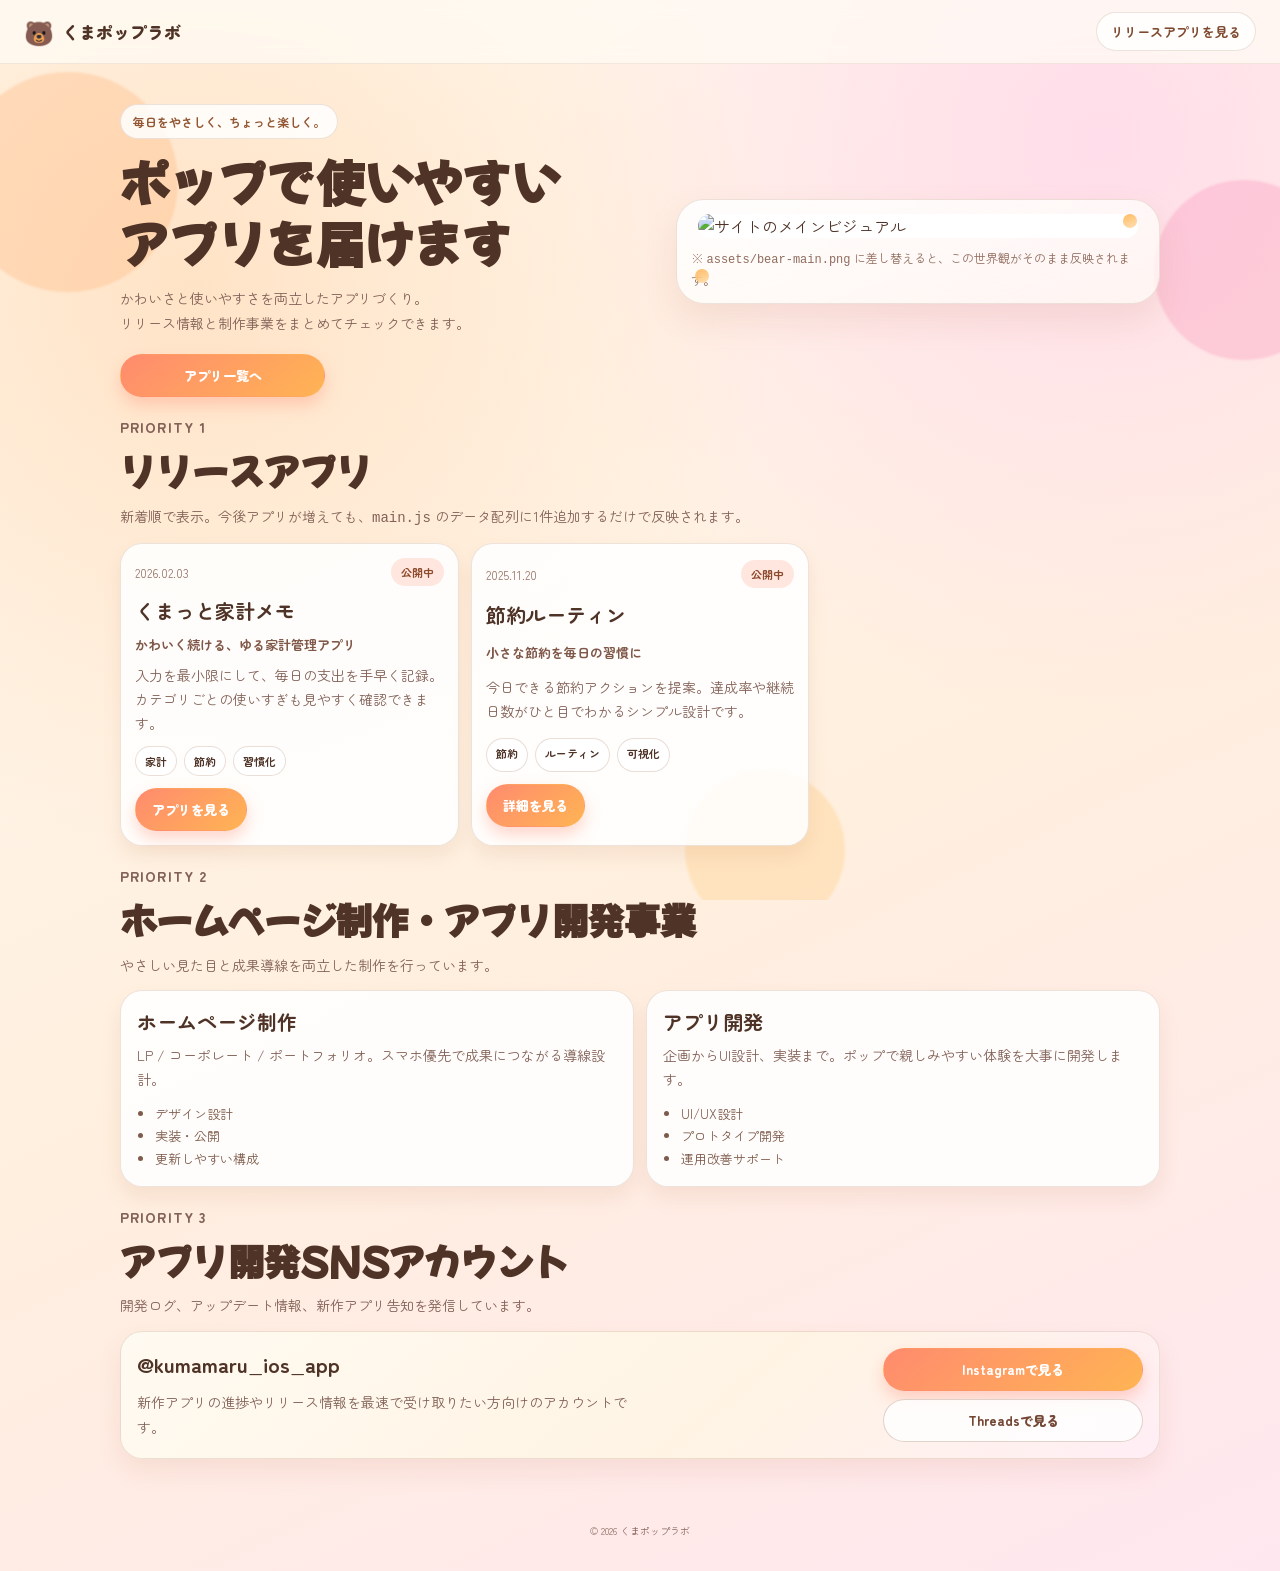
==== commit a54a1dd9: "Remove lifehack SNS section" ====
--- a/index.html
+++ b/index.html
@@ -6,7 +6,7 @@
   <title>くまポップラボ | アプリと制作サービス</title>
   <meta
     name="description"
-    content="ポップで使いやすいアプリをお届け。リリースアプリ、貧乏ライフハックSNS、ホームページ制作・アプリ開発の事業案内を掲載。"
+    content="ポップで使いやすいアプリをお届け。リリースアプリ、ホームページ制作・アプリ開発の事業案内を掲載。"
   />
   <meta name="theme-color" content="#ffdcb8" />
   <link rel="preconnect" href="https://fonts.googleapis.com" />
@@ -39,11 +39,10 @@
         <h1 class="hero__title">ポップで使いやすい<br />アプリを届けます</h1>
         <p class="hero__lead">
           かわいさと使いやすさを両立したアプリづくり。<br />
-          リリース情報、ライフハック発信、制作事業までまとめてチェックできます。
+          リリース情報と制作事業をまとめてチェックできます。
         </p>
         <div class="hero__actions">
           <a class="btn btn--primary" href="#apps">アプリ一覧へ</a>
-          <a class="btn btn--ghost" href="#lifehack-sns">ライフハックSNSへ</a>
         </div>
       </div>
 
@@ -70,35 +69,9 @@
       <div id="app-list" class="app-grid" aria-live="polite"></div>
     </section>
 
-    <section id="lifehack-sns" class="section reveal">
+    <section id="business" class="section reveal">
       <div class="section-heading">
         <p class="section-heading__label">Priority 2</p>
-        <h2>貧乏ライフハックSNS</h2>
-        <p>生活コストを下げるコツを、短くわかりやすく投稿しています。</p>
-      </div>
-
-      <article class="promo-card">
-        <div class="promo-card__body">
-          <h3>0円・低コスト生活テクを発信中</h3>
-          <p>
-            食費、固定費、日用品の工夫などを「すぐ試せる形」で紹介。
-            まずはSNSをフォローして、最新の節約ネタを受け取ってください。
-          </p>
-        </div>
-        <div class="promo-card__actions">
-          <a class="btn btn--primary" target="_blank" rel="noreferrer" href="https://www.instagram.com/">
-            Instagram
-          </a>
-          <a class="btn btn--ghost" target="_blank" rel="noreferrer" href="https://www.threads.net/">
-            Threads
-          </a>
-        </div>
-      </article>
-    </section>
-
-    <section id="business" class="section reveal">
-      <div class="section-heading">
-        <p class="section-heading__label">Priority 3</p>
         <h2>ホームページ制作・アプリ開発事業</h2>
         <p>やさしい見た目と成果導線を両立した制作を行っています。</p>
       </div>
@@ -127,7 +100,7 @@
 
     <section id="appdev-sns" class="section reveal">
       <div class="section-heading">
-        <p class="section-heading__label">Priority 4</p>
+        <p class="section-heading__label">Priority 3</p>
         <h2>アプリ開発SNSアカウント</h2>
         <p>開発ログ、アップデート情報、新作アプリ告知を発信しています。</p>
       </div>
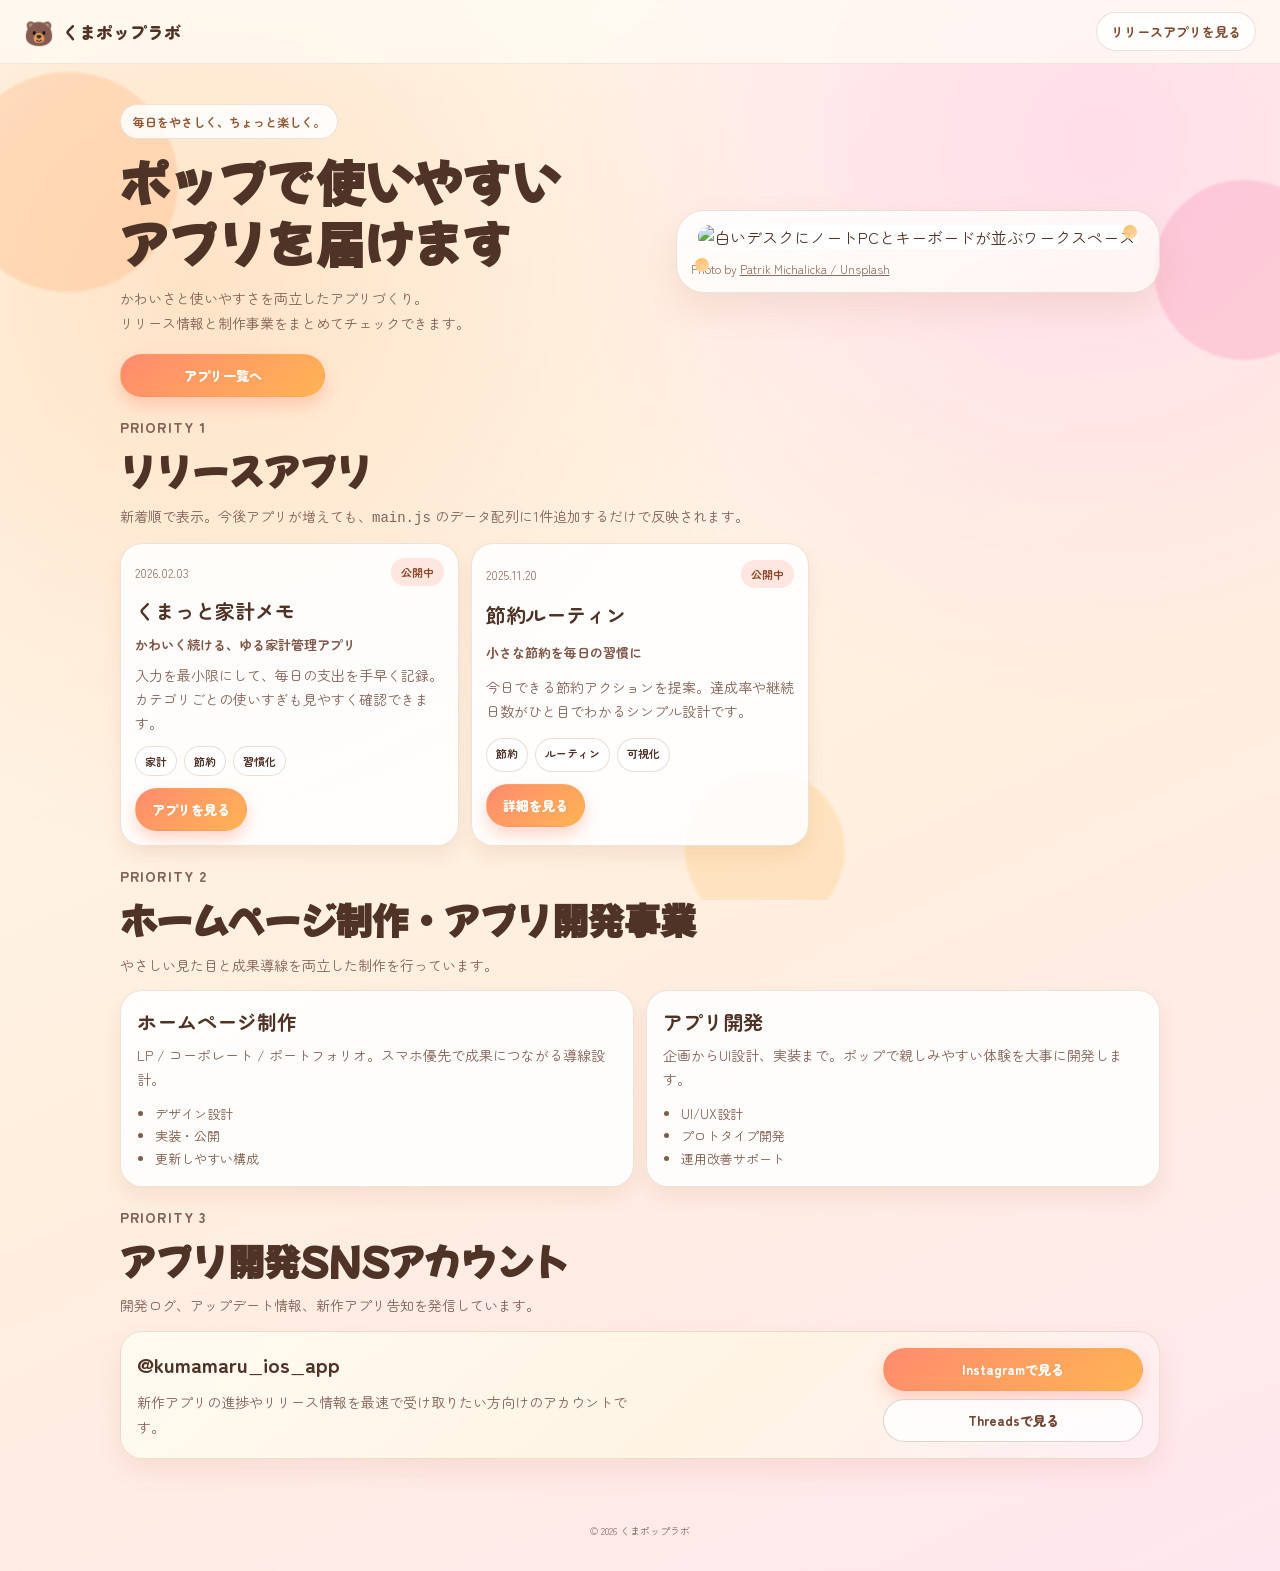
==== commit fafa6c99: "Update hero image" ====
--- a/index.html
+++ b/index.html
@@ -50,11 +50,14 @@
         <img
           id="heroBear"
           class="hero__bear"
-          src="assets/bear-main.png"
+          src="https://images.unsplash.com/photo-1548094990-c16ca90f1f0d?auto=format&fit=crop&fm=jpg&ixlib=rb-4.1.0&q=80&w=1600"
           data-fallback="assets/hero-visual.svg"
-          alt="サイトのメインビジュアル"
+          alt="白いデスクにノートPCとキーボードが並ぶワークスペース"
         />
-        <figcaption>※ <code>assets/bear-main.png</code> に差し替えると、この世界観がそのまま反映されます。</figcaption>
+        <figcaption>
+          Photo by
+          <a href="https://unsplash.com/photos/flat-lay-photo-r3iAqHb7JWs" target="_blank" rel="noreferrer">Patrik Michalicka / Unsplash</a>
+        </figcaption>
       </figure>
     </section>
 
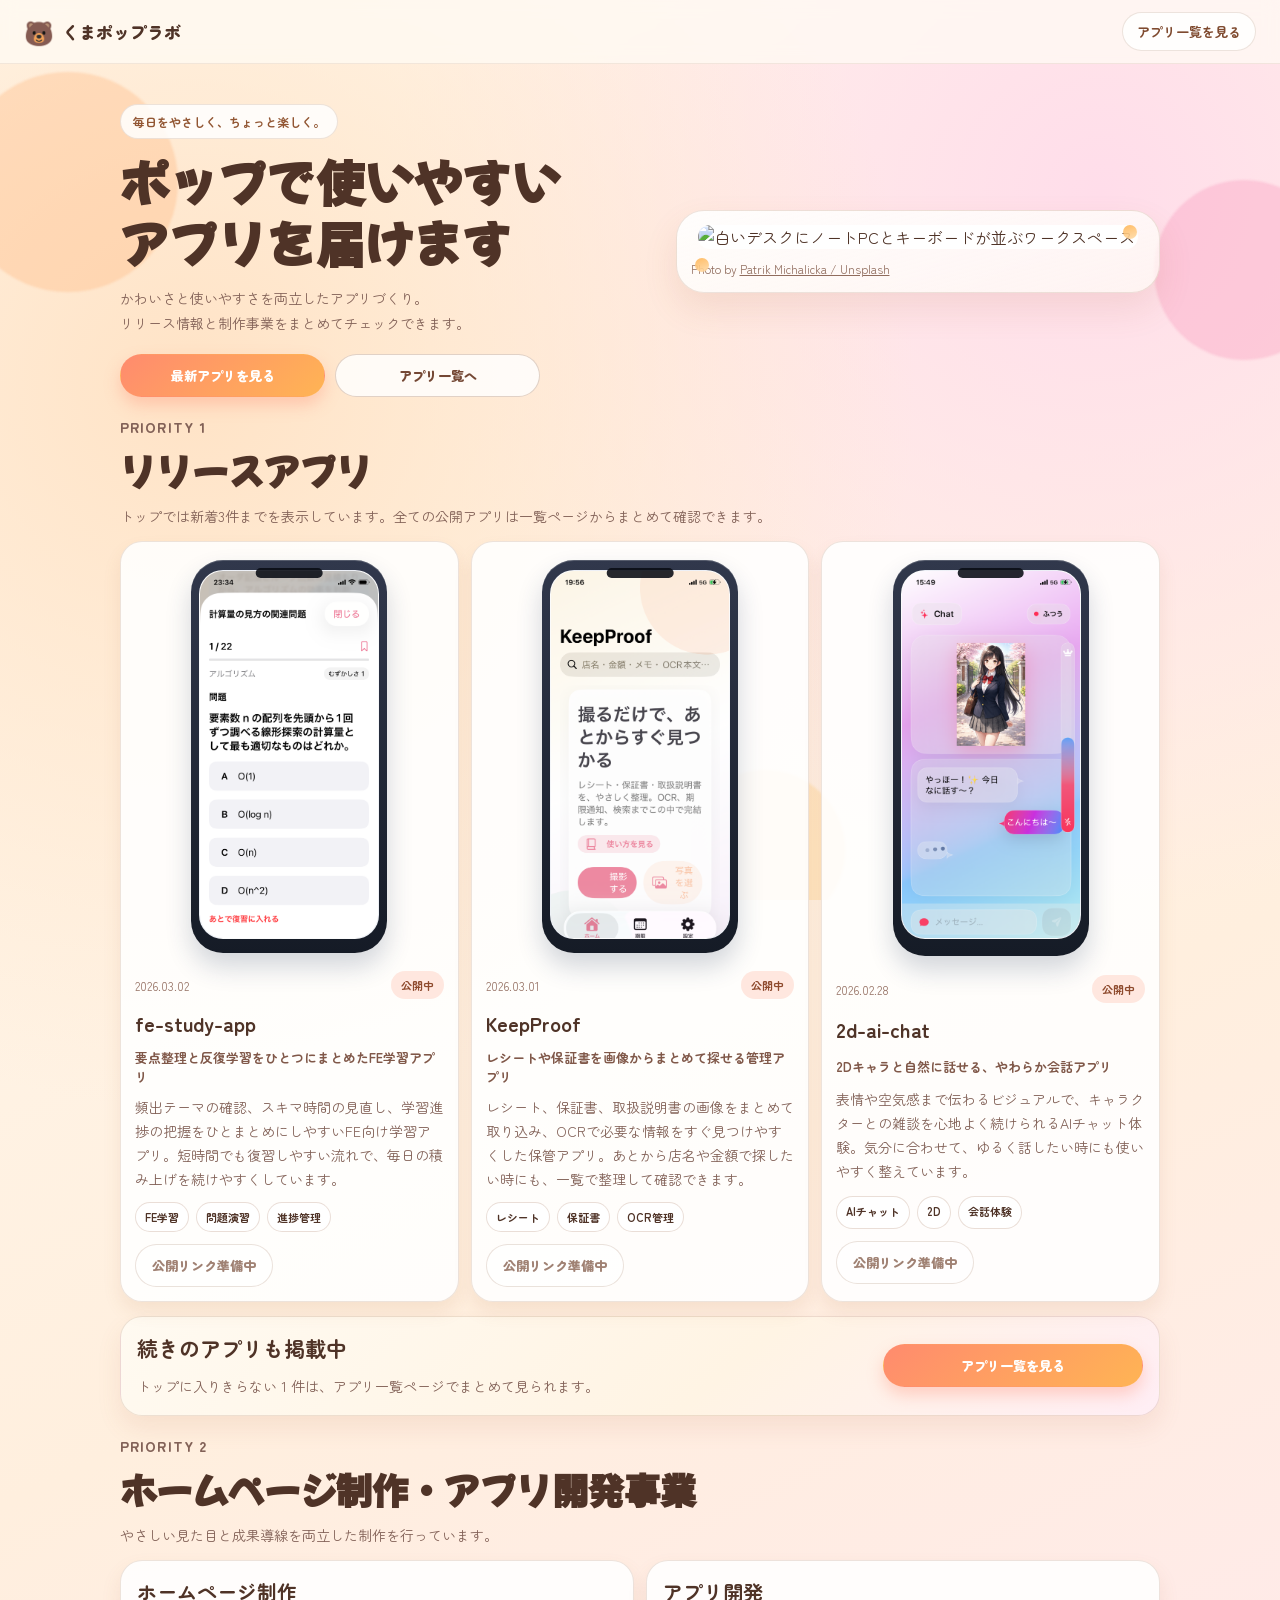
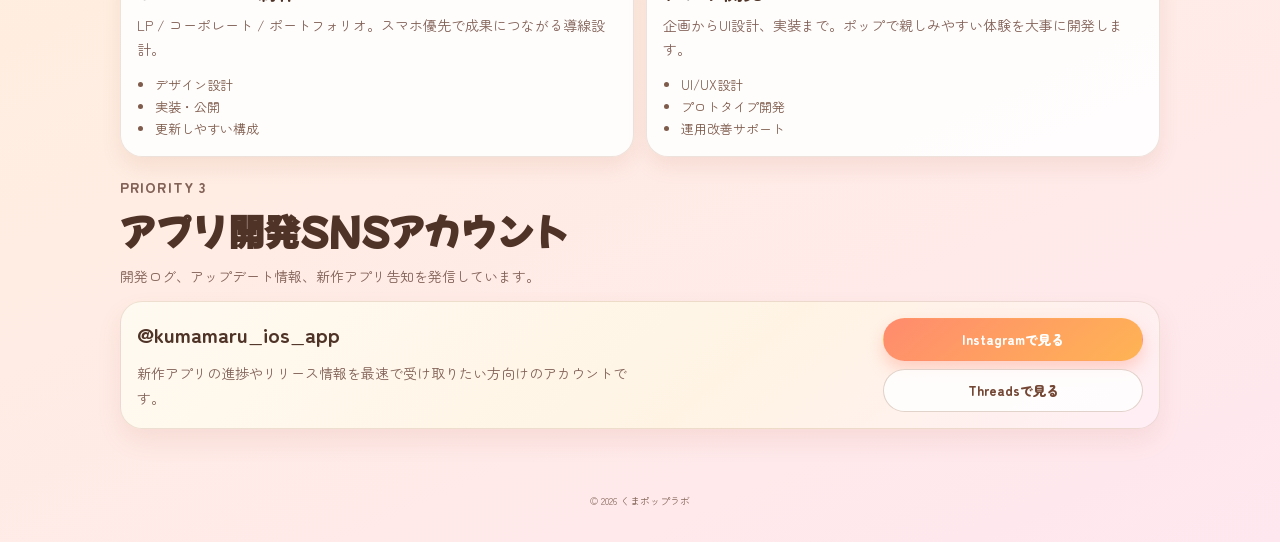
==== commit 9b27e399: "Add fe-study-app and app archive page" ====
--- a/index.html
+++ b/index.html
@@ -29,7 +29,7 @@
       <span class="brand__icon">🐻</span>
       <span class="brand__name">くまポップラボ</span>
     </a>
-    <a class="header-cta" href="#apps">リリースアプリを見る</a>
+    <a class="header-cta" href="apps.html">アプリ一覧を見る</a>
   </header>
 
   <main id="top" class="page">
@@ -42,7 +42,8 @@
           リリース情報と制作事業をまとめてチェックできます。
         </p>
         <div class="hero__actions">
-          <a class="btn btn--primary" href="#apps">アプリ一覧へ</a>
+          <a class="btn btn--primary" href="#apps">最新アプリを見る</a>
+          <a class="btn btn--ghost" href="apps.html">アプリ一覧へ</a>
         </div>
       </div>
 
@@ -66,10 +67,11 @@
         <p class="section-heading__label">Priority 1</p>
         <h2>リリースアプリ</h2>
         <p>
-          新着順で表示。今後アプリが増えても、<code>main.js</code> のデータ配列に1件追加するだけで反映されます。
+          トップでは新着3件までを表示しています。全ての公開アプリは一覧ページからまとめて確認できます。
         </p>
       </div>
       <div id="app-list" class="app-grid" aria-live="polite"></div>
+      <div id="app-list-more" class="section-actions" hidden></div>
     </section>
 
     <section id="business" class="section reveal">
@@ -136,7 +138,7 @@
   </main>
 
   <footer class="site-footer">
-    <small>© <span id="year"></span> くまポップラボ</small>
+    <small>© <span data-year></span> くまポップラボ</small>
   </footer>
 
   <script src="main.js"></script>
--- a/styles.css
+++ b/styles.css
@@ -147,6 +147,15 @@
   margin-top: 18px;
 }
 
+.sub-hero {
+  margin-top: 8px;
+  padding: 18px;
+  border-radius: var(--radius-xl);
+  background: linear-gradient(145deg, rgba(255, 255, 255, 0.9), rgba(255, 245, 232, 0.76));
+  border: 1px solid var(--line);
+  box-shadow: 0 14px 28px rgba(173, 99, 56, 0.1);
+}
+
 .hero {
   display: grid;
   gap: 14px;
@@ -182,6 +191,10 @@
 .hero__actions {
   display: grid;
   gap: 10px;
+  margin-top: 18px;
+}
+
+.sub-hero__actions {
   margin-top: 18px;
 }
 
@@ -272,6 +285,50 @@
   gap: 10px;
 }
 
+.app-card__visual {
+  display: flex;
+  justify-content: center;
+  padding: 4px 0 8px;
+}
+
+.app-card__phone {
+  width: clamp(140px, 34vw, 196px);
+  padding: 10px 8px 14px;
+  border-radius: 32px;
+  background: linear-gradient(180deg, #31384c, #151b26);
+  box-shadow:
+    inset 0 1px 0 rgba(255, 255, 255, 0.18),
+    0 14px 26px rgba(34, 53, 92, 0.2);
+  position: relative;
+}
+
+.app-card__phone::before {
+  content: "";
+  position: absolute;
+  top: 8px;
+  left: 50%;
+  width: 34%;
+  height: 10px;
+  transform: translateX(-50%);
+  border-radius: 999px;
+  background: rgba(8, 12, 20, 0.88);
+}
+
+.app-card__screen {
+  overflow: hidden;
+  border-radius: 24px;
+  border: 1px solid rgba(255, 255, 255, 0.18);
+  background: linear-gradient(180deg, rgba(255, 255, 255, 0.98), rgba(244, 248, 255, 0.94));
+}
+
+.app-card__image {
+  display: block;
+  width: 100%;
+  aspect-ratio: 16 / 33;
+  object-fit: cover;
+  object-position: center top;
+}
+
 .app-card__meta {
   display: flex;
   justify-content: space-between;
@@ -448,6 +505,10 @@
   font-size: 14px;
 }
 
+.section-actions {
+  margin-top: 14px;
+}
+
 .site-footer {
   padding: 22px 14px 34px;
   text-align: center;
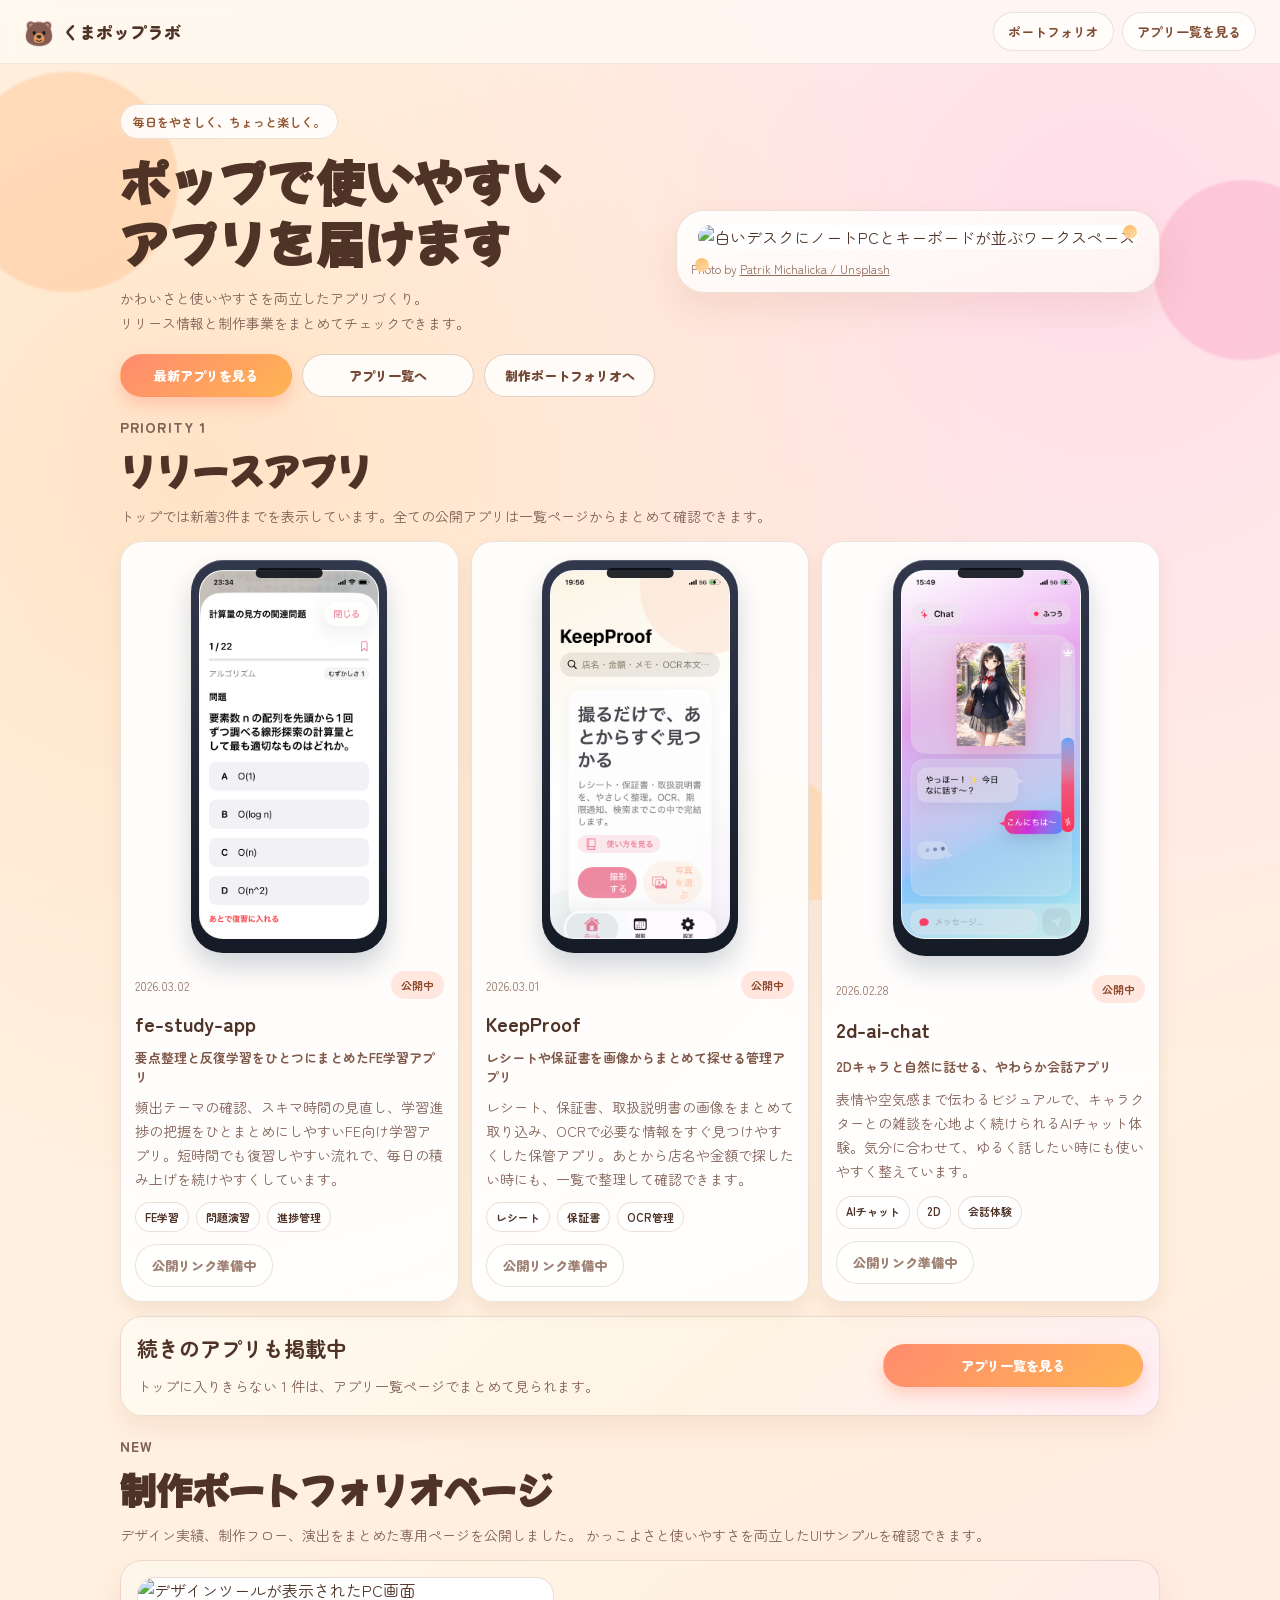
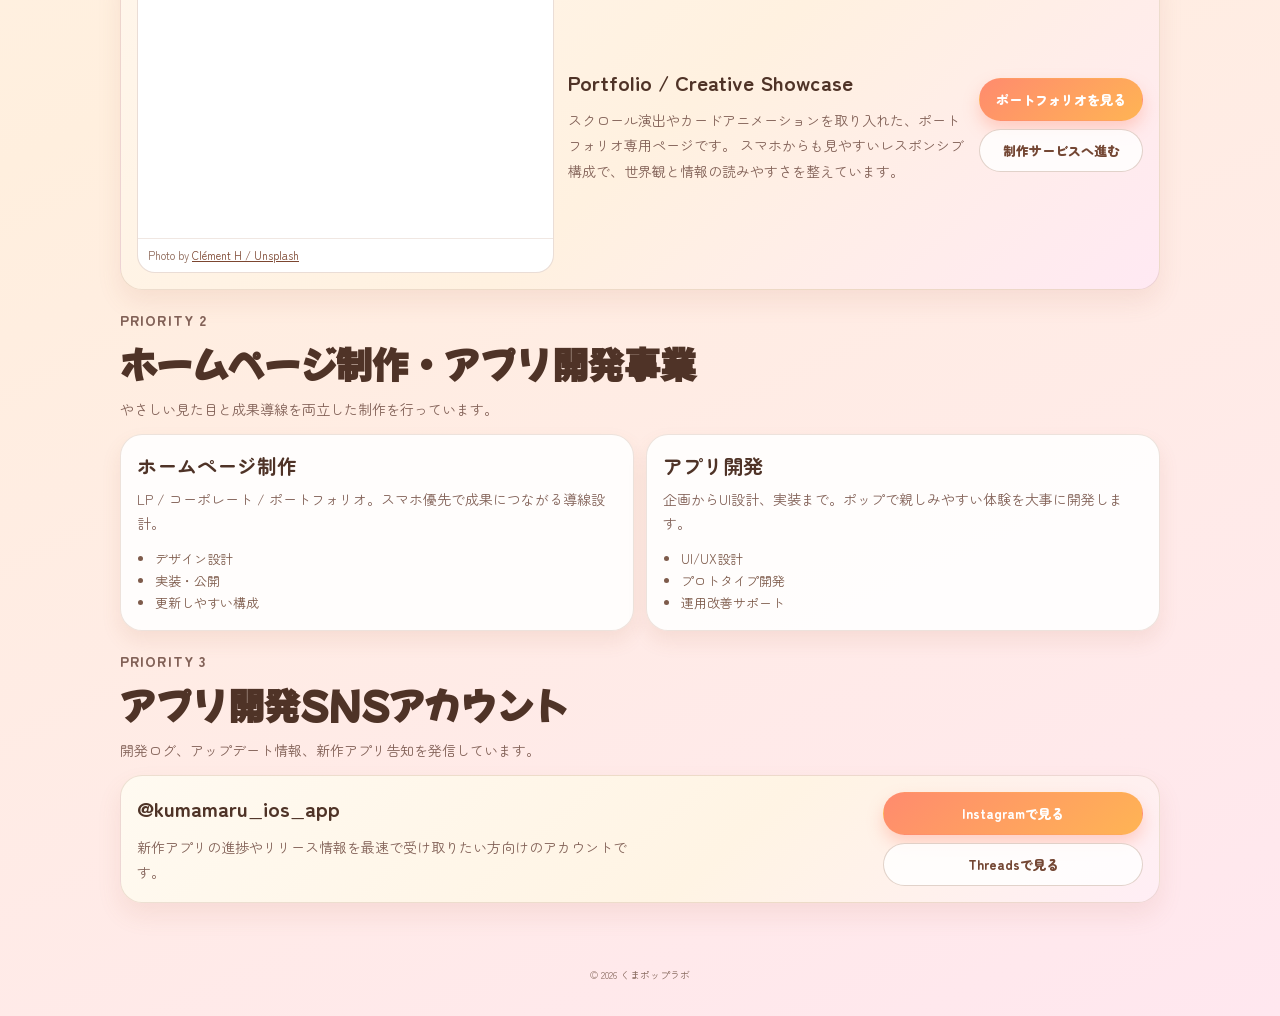
==== commit 959600ab: "Add responsive portfolio page with animated showcase and site links" ====
--- a/index.html
+++ b/index.html
@@ -29,7 +29,10 @@
       <span class="brand__icon">🐻</span>
       <span class="brand__name">くまポップラボ</span>
     </a>
-    <a class="header-cta" href="apps.html">アプリ一覧を見る</a>
+    <div class="header-actions">
+      <a class="header-cta header-cta--outline" href="portfolio/">ポートフォリオ</a>
+      <a class="header-cta" href="apps.html">アプリ一覧を見る</a>
+    </div>
   </header>
 
   <main id="top" class="page">
@@ -44,6 +47,7 @@
         <div class="hero__actions">
           <a class="btn btn--primary" href="#apps">最新アプリを見る</a>
           <a class="btn btn--ghost" href="apps.html">アプリ一覧へ</a>
+          <a class="btn btn--ghost" href="portfolio/">制作ポートフォリオへ</a>
         </div>
       </div>
 
@@ -51,7 +55,7 @@
         <img
           id="heroBear"
           class="hero__bear"
-          src="https://images.unsplash.com/photo-1548094990-c16ca90f1f0d?auto=format&fit=crop&fm=jpg&ixlib=rb-4.1.0&q=80&w=1600"
+          src="https://images.unsplash.com/photo-1548094990-c16ca90f1f0d?auto=format&amp;fit=crop&amp;fm=jpg&amp;ixlib=rb-4.1.0&amp;q=80&amp;w=1600"
           data-fallback="assets/hero-visual.svg"
           alt="白いデスクにノートPCとキーボードが並ぶワークスペース"
         />
@@ -72,6 +76,42 @@
       </div>
       <div id="app-list" class="app-grid" aria-live="polite"></div>
       <div id="app-list-more" class="section-actions" hidden></div>
+    </section>
+
+    <section id="portfolio-intro" class="section reveal">
+      <div class="section-heading">
+        <p class="section-heading__label">New</p>
+        <h2>制作ポートフォリオページ</h2>
+        <p>
+          デザイン実績、制作フロー、演出をまとめた専用ページを公開しました。
+          かっこよさと使いやすさを両立したUIサンプルを確認できます。
+        </p>
+      </div>
+
+      <article class="promo-card promo-card--portfolio">
+        <figure class="promo-card__media">
+          <img
+            src="https://images.unsplash.com/photo-1515879218367-8466d910aaa4?auto=format&amp;fit=crop&amp;fm=jpg&amp;ixlib=rb-4.1.0&amp;q=80&amp;w=1400"
+            alt="デザインツールが表示されたPC画面"
+            loading="lazy"
+          />
+          <figcaption>
+            Photo by
+            <a href="https://unsplash.com/photos/yC-Yzbqy7PY" target="_blank" rel="noreferrer">Clément H / Unsplash</a>
+          </figcaption>
+        </figure>
+        <div class="promo-card__body">
+          <h3>Portfolio / Creative Showcase</h3>
+          <p>
+            スクロール演出やカードアニメーションを取り入れた、ポートフォリオ専用ページです。
+            スマホからも見やすいレスポンシブ構成で、世界観と情報の読みやすさを整えています。
+          </p>
+        </div>
+        <div class="promo-card__actions">
+          <a class="btn btn--primary" href="portfolio/">ポートフォリオを見る</a>
+          <a class="btn btn--ghost" href="#business">制作サービスへ進む</a>
+        </div>
+      </article>
     </section>
 
     <section id="business" class="section reveal">
--- a/styles.css
+++ b/styles.css
@@ -126,6 +126,12 @@
   font-size: 15px;
 }
 
+.header-actions {
+  display: inline-flex;
+  align-items: center;
+  gap: 8px;
+}
+
 .header-cta {
   text-decoration: none;
   font-size: 12px;
@@ -135,6 +141,10 @@
   background: rgba(255, 255, 255, 0.82);
   border-radius: 999px;
   padding: 8px 12px;
+}
+
+.header-cta--outline {
+  background: rgba(255, 255, 255, 0.62);
 }
 
 .page {
@@ -196,6 +206,9 @@
 
 .sub-hero__actions {
   margin-top: 18px;
+  display: grid;
+  gap: 10px;
+  width: min(360px, 100%);
 }
 
 .hero__figure {
@@ -406,6 +419,10 @@
   background: linear-gradient(140deg, #fffaf1, #fff4e4 58%, #ffeef5 100%);
 }
 
+.promo-card--portfolio {
+  background: linear-gradient(138deg, #fff6eb, #fff1e0 52%, #ffe9f3 100%);
+}
+
 .promo-card h3 {
   margin: 0;
   font-size: 21px;
@@ -422,6 +439,32 @@
 .promo-card__actions {
   display: grid;
   gap: 8px;
+}
+
+.promo-card__media {
+  margin: 0;
+  border-radius: 18px;
+  overflow: hidden;
+  border: 1px solid rgba(148, 86, 50, 0.2);
+  background: #fff;
+}
+
+.promo-card__media img {
+  width: 100%;
+  aspect-ratio: 16 / 10;
+  object-fit: cover;
+}
+
+.promo-card__media figcaption {
+  font-size: 11px;
+  line-height: 1.6;
+  color: #8c6757;
+  padding: 8px 10px;
+  border-top: 1px solid rgba(148, 86, 50, 0.14);
+}
+
+.promo-card__media a {
+  color: #7c4630;
 }
 
 .service-grid {
@@ -558,8 +601,13 @@
   }
 
   .hero__actions {
+    grid-template-columns: repeat(3, minmax(0, 1fr));
+    max-width: 620px;
+  }
+
+  .sub-hero__actions {
     grid-template-columns: repeat(2, minmax(0, 1fr));
-    max-width: 420px;
+    width: min(520px, 100%);
   }
 
   .app-grid {
@@ -575,6 +623,15 @@
   .promo-card__actions {
     justify-self: end;
     width: min(260px, 100%);
+  }
+
+  .promo-card--portfolio {
+    grid-template-columns: 1.05fr 1fr auto;
+    align-items: center;
+  }
+
+  .promo-card--portfolio .promo-card__actions {
+    width: min(220px, 100%);
   }
 }
 
